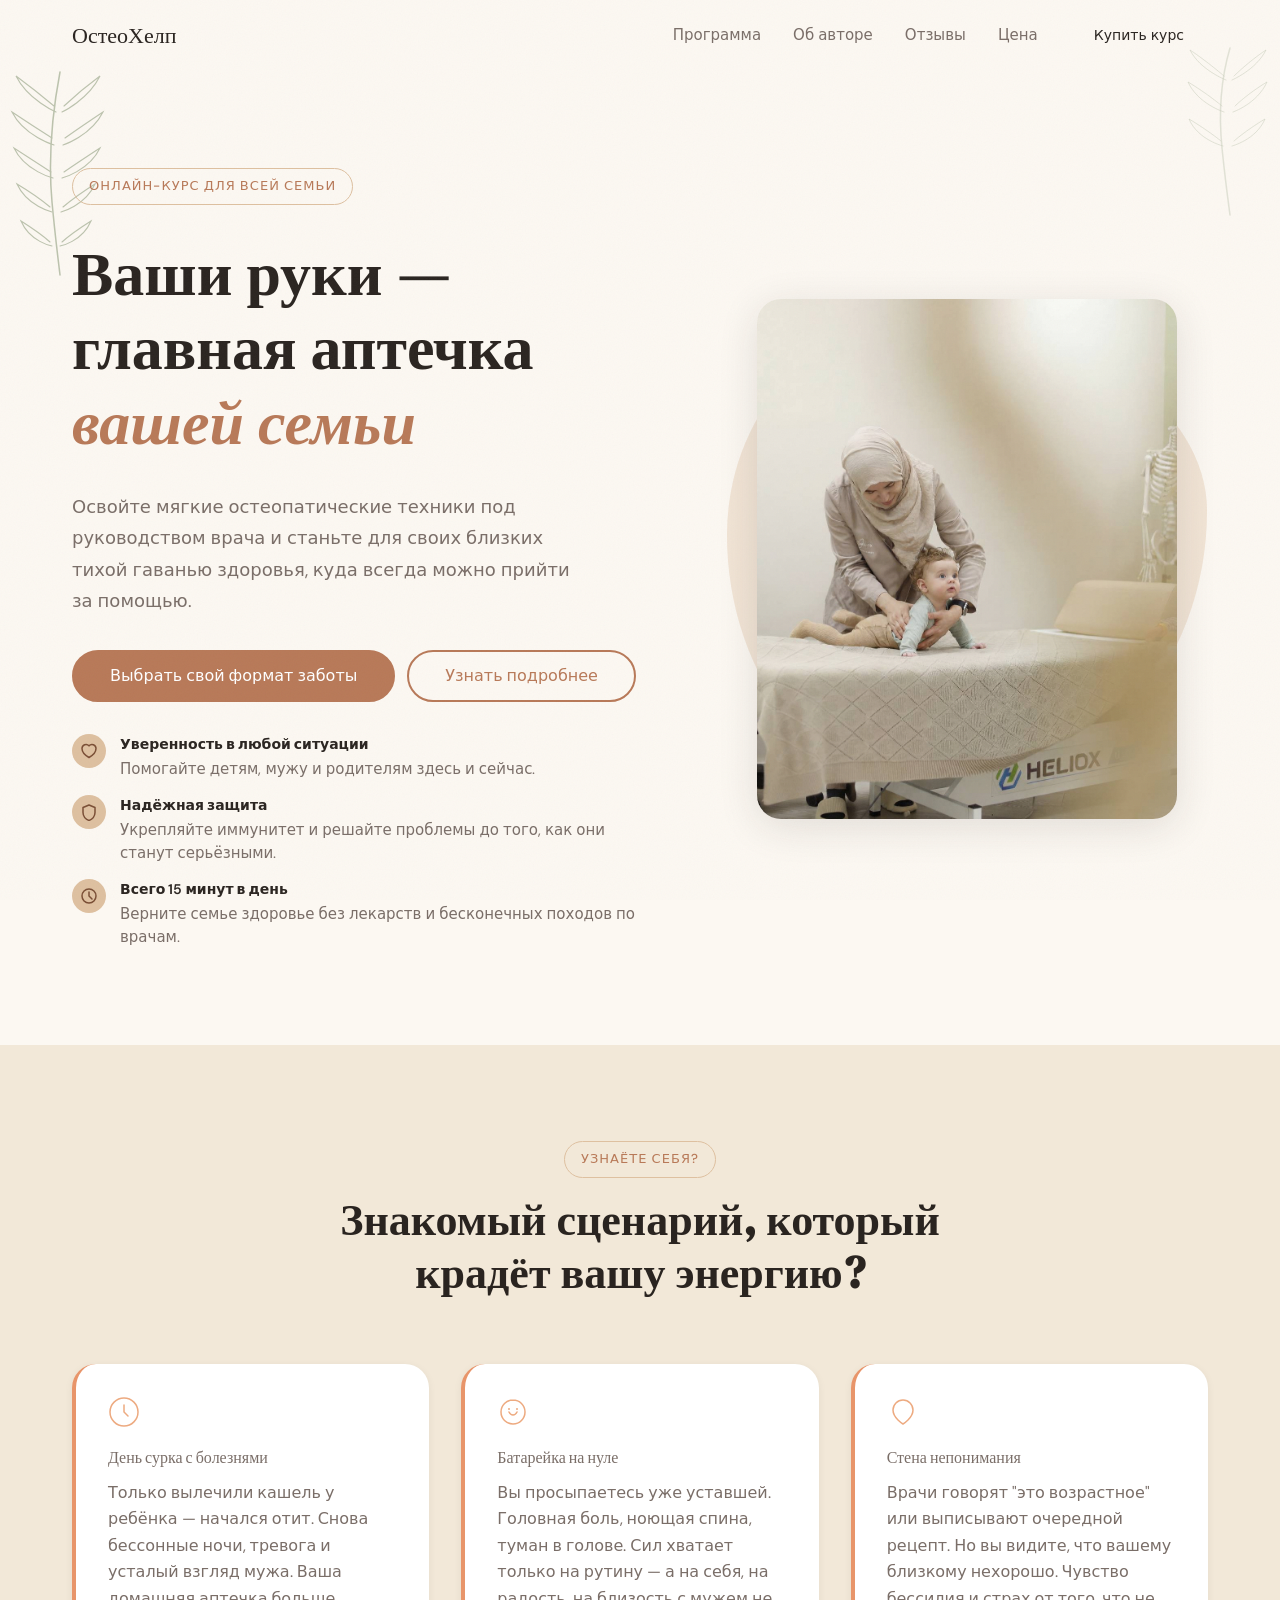
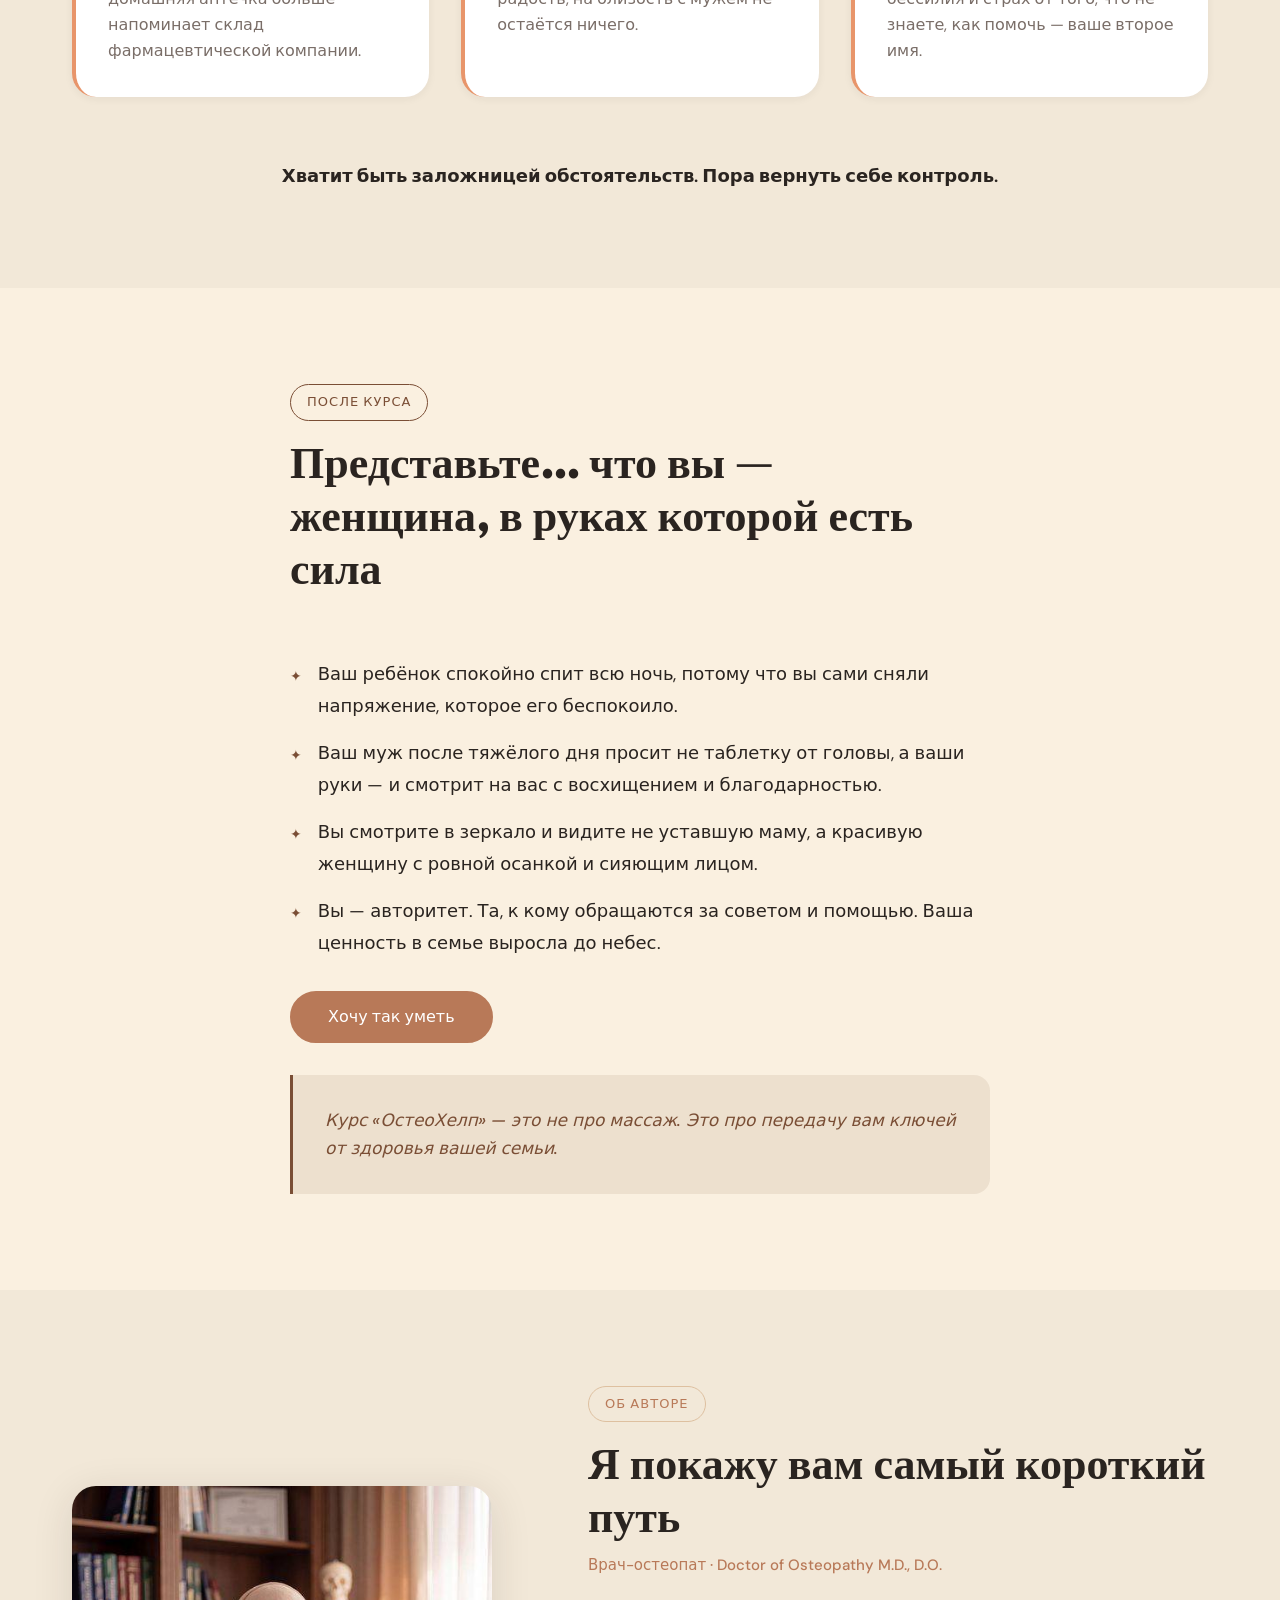
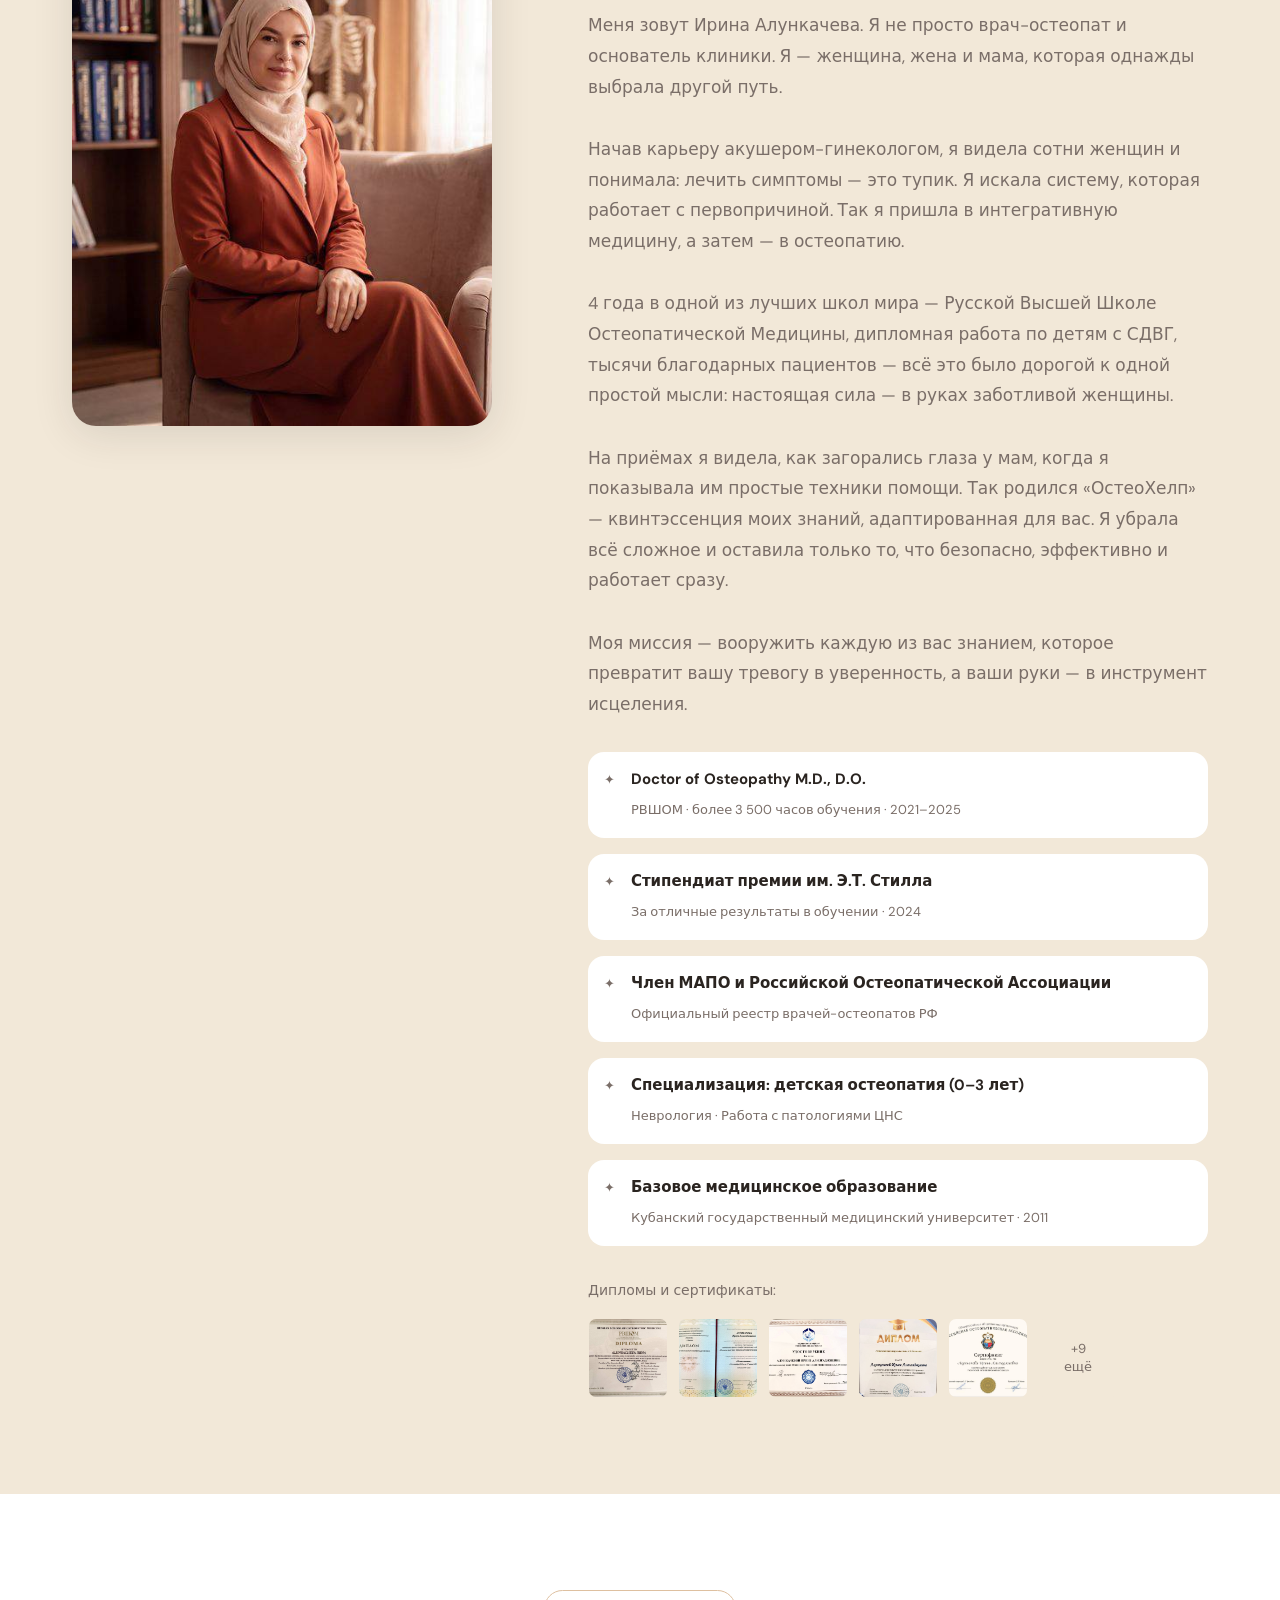
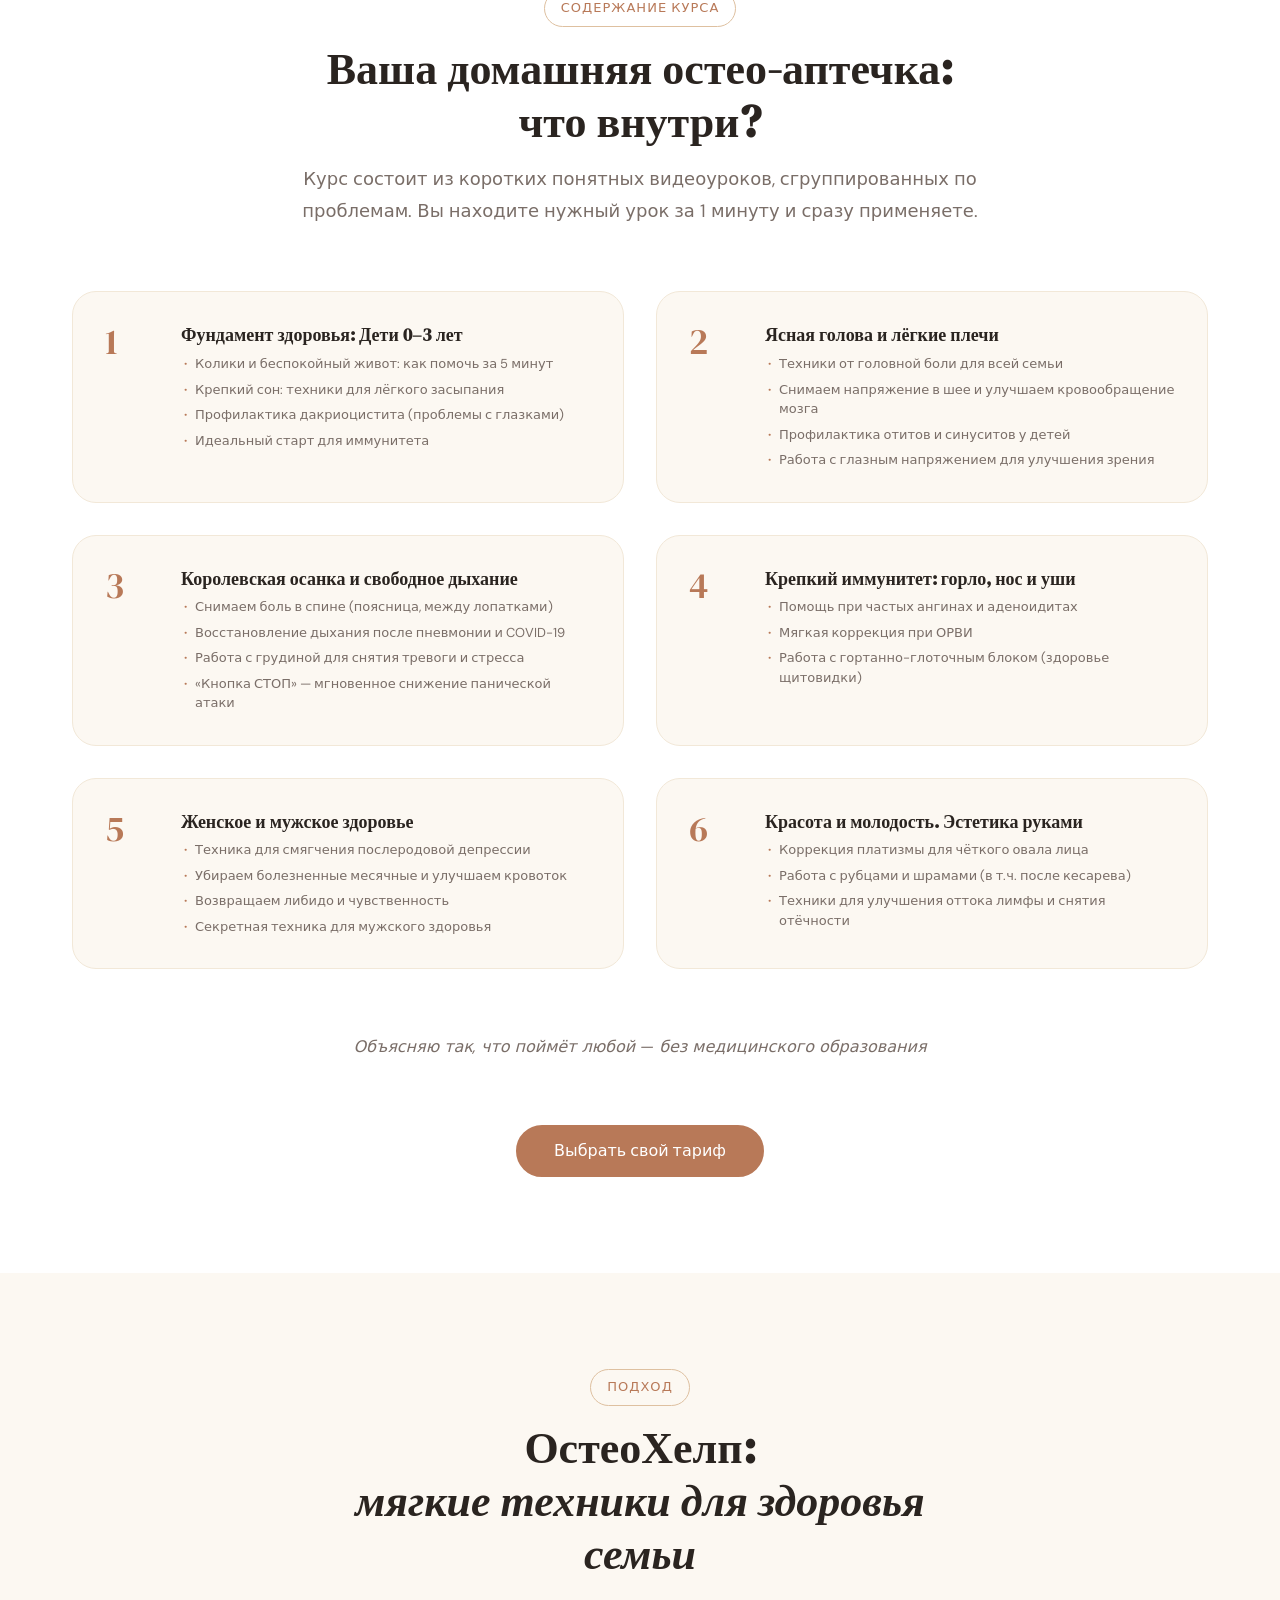
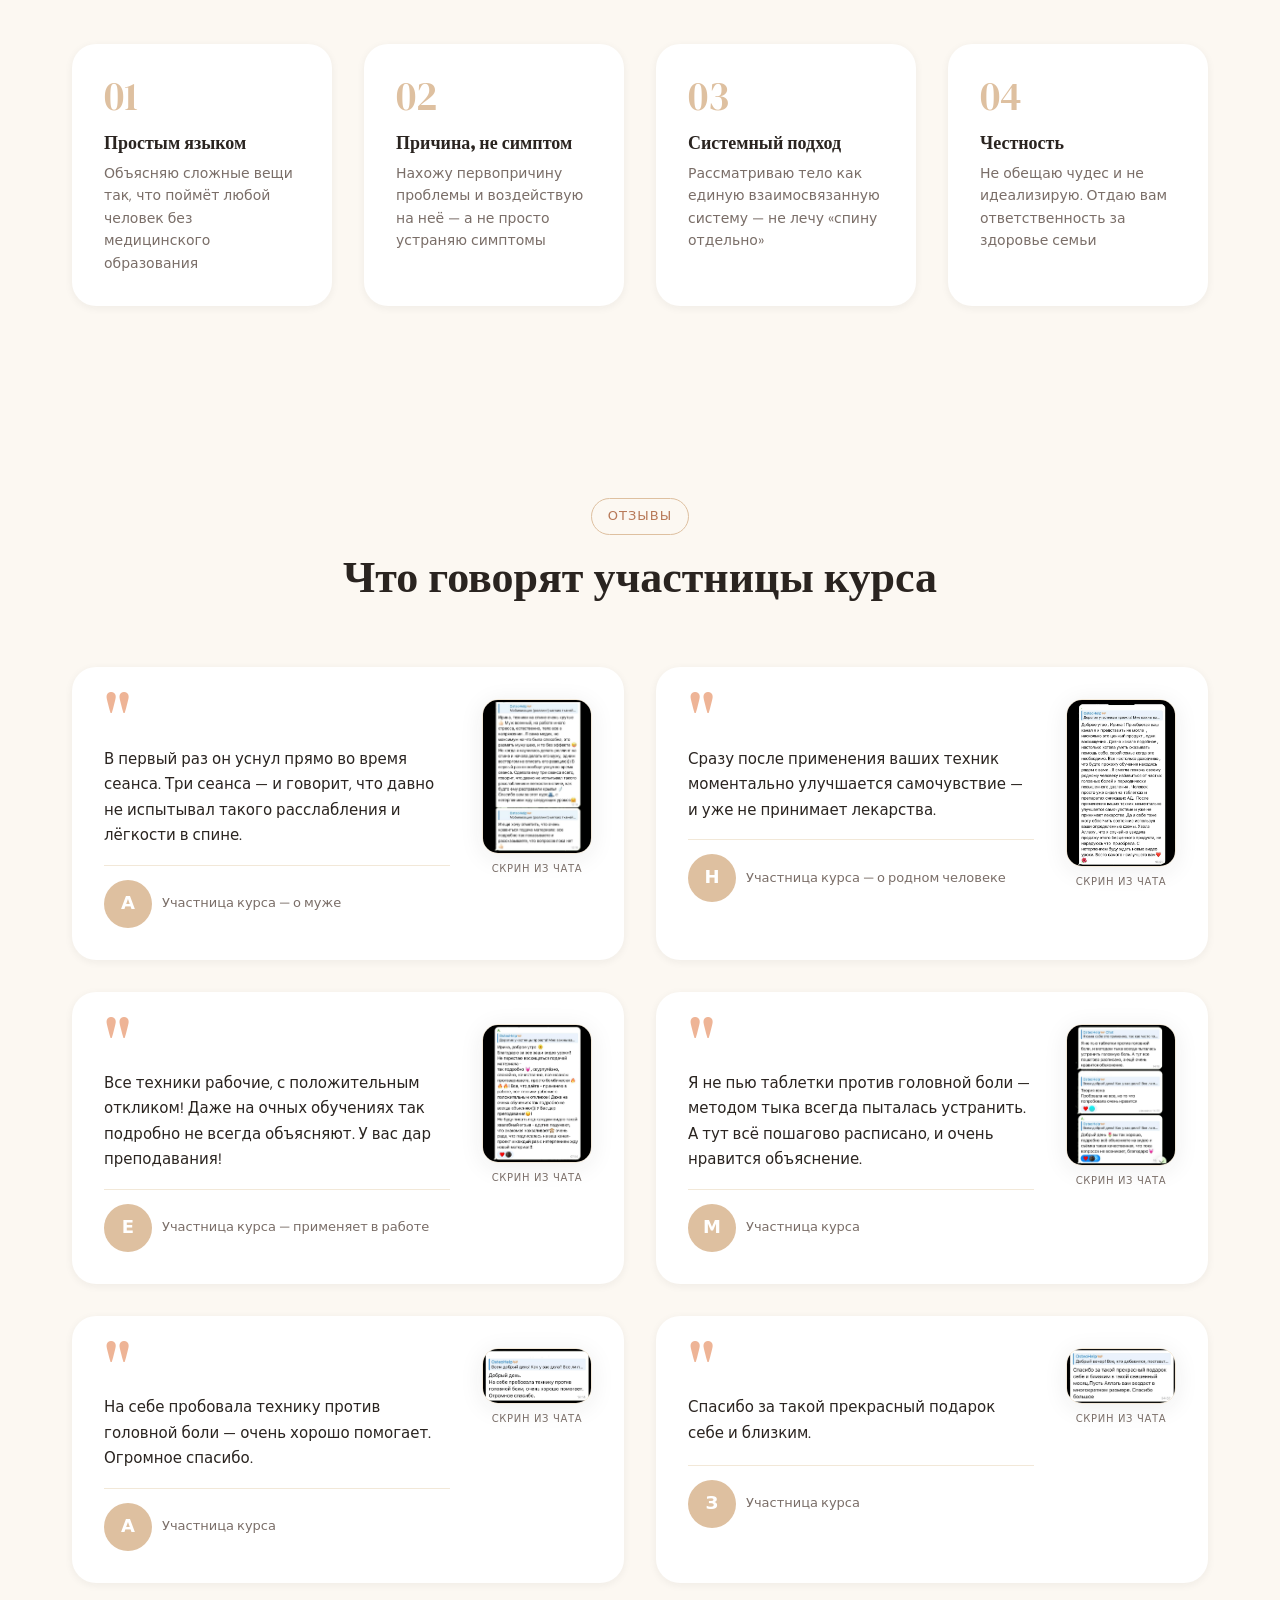
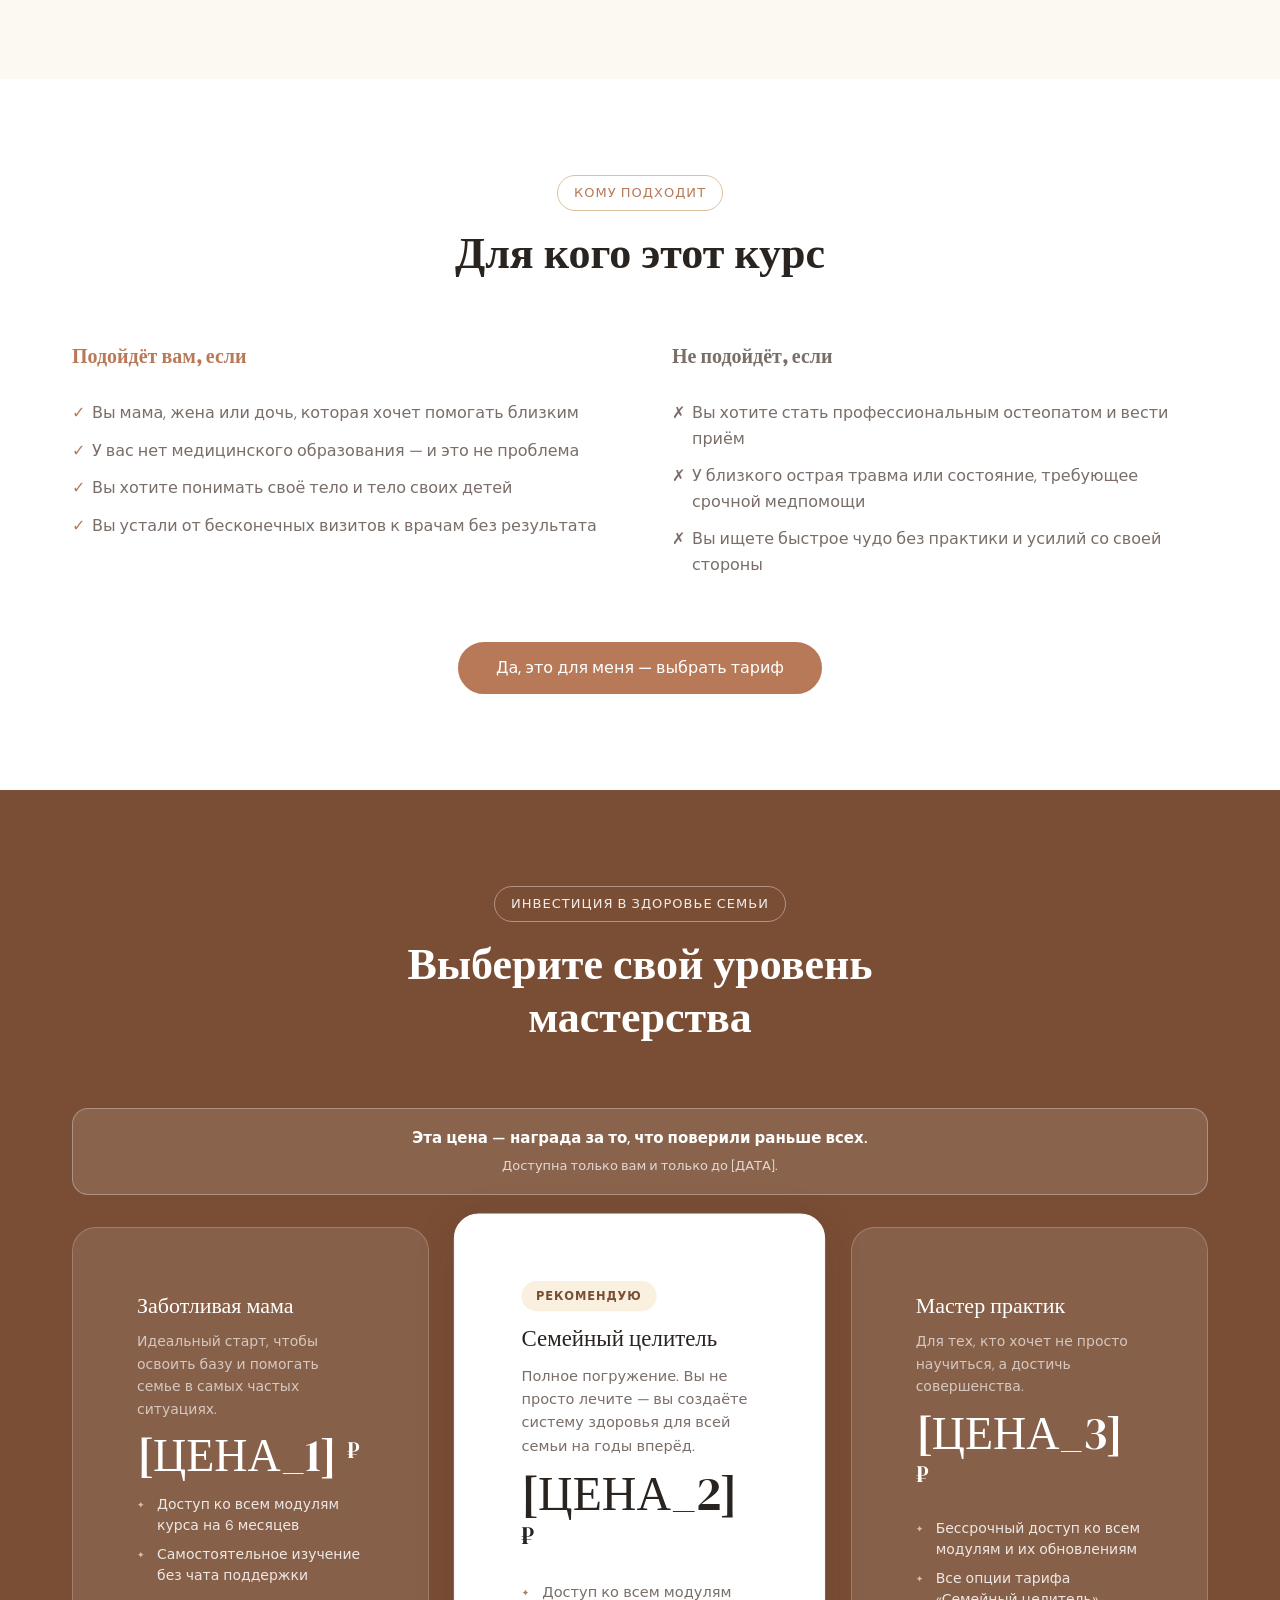
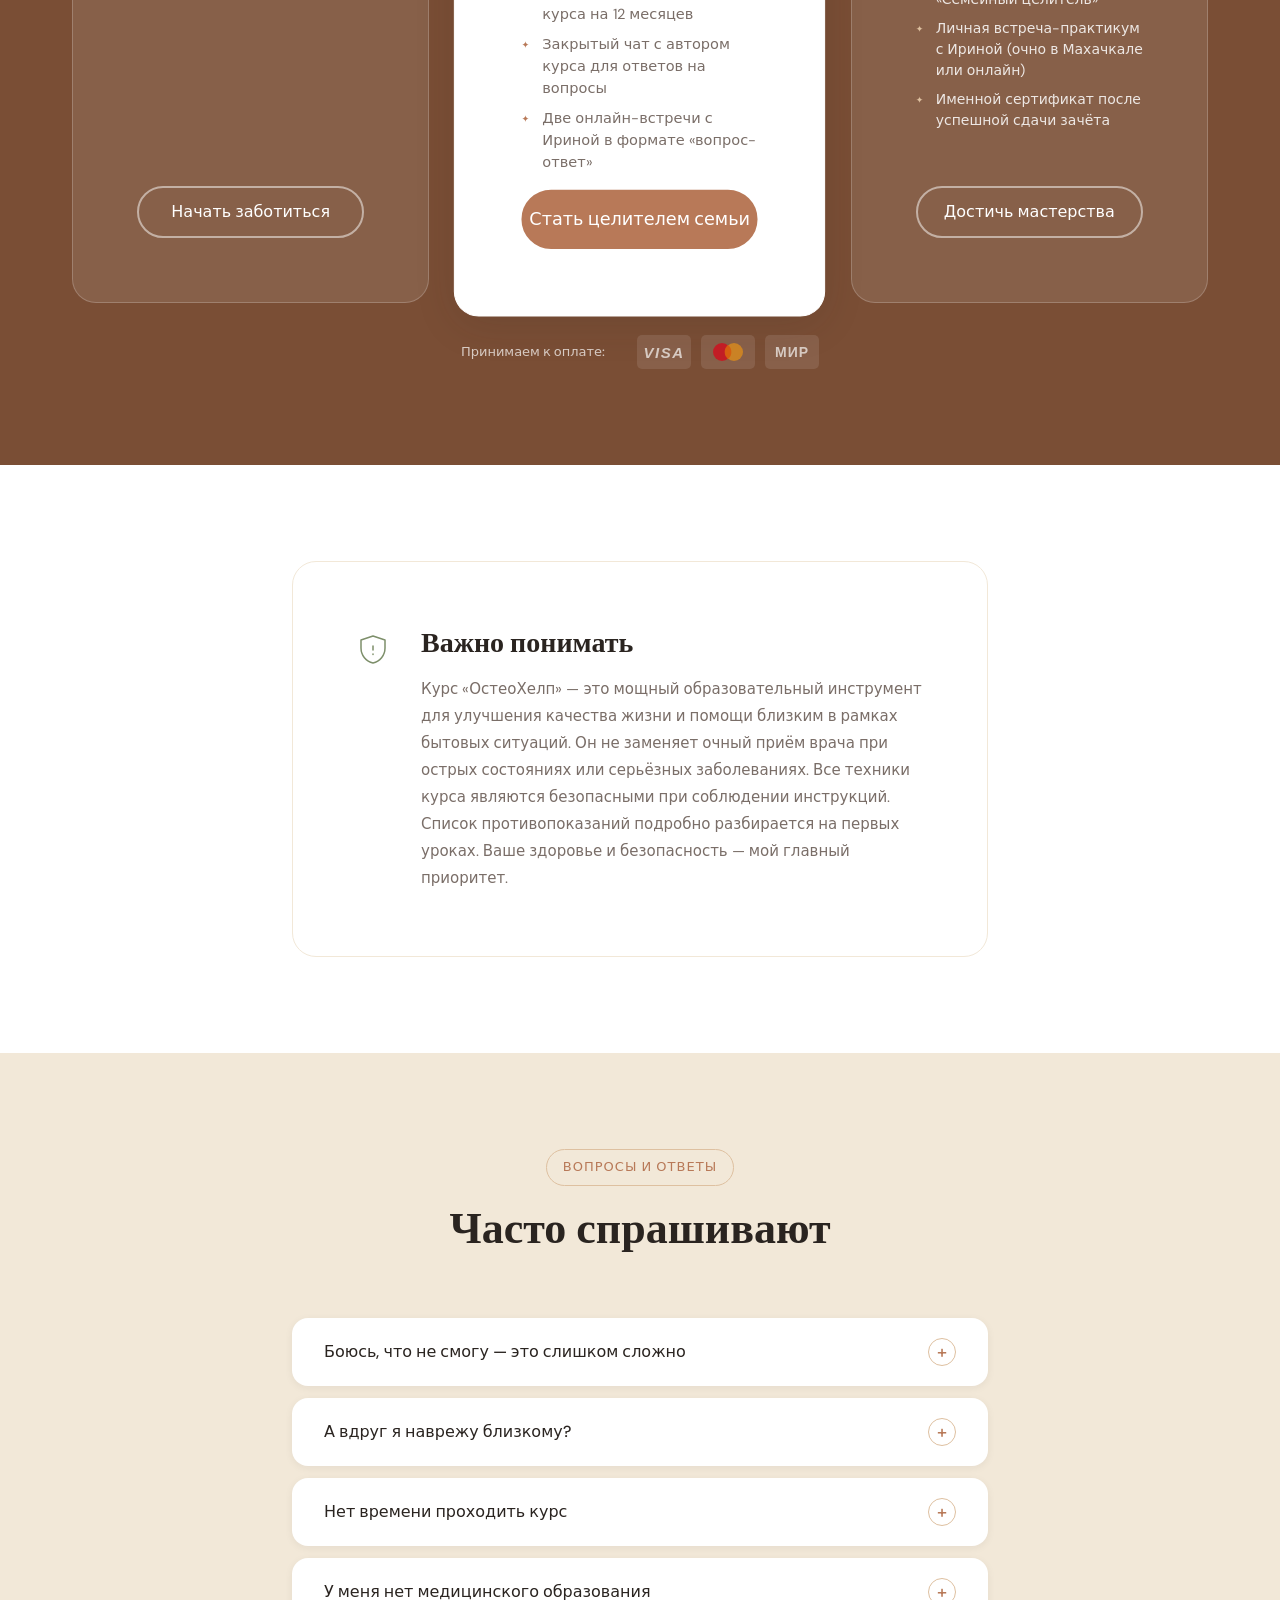
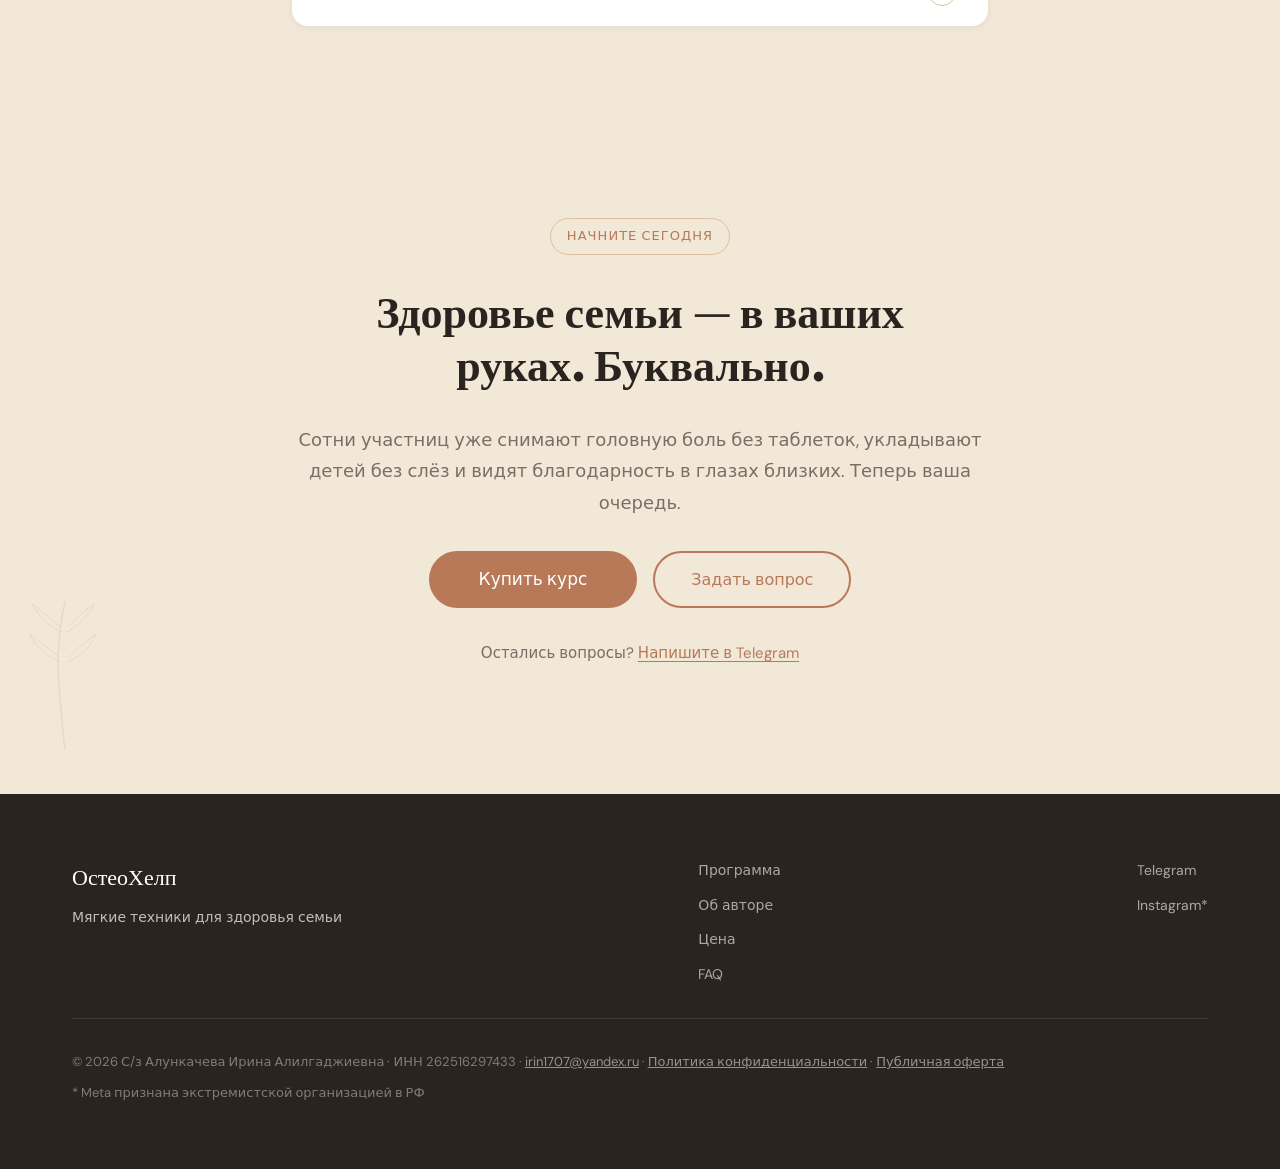
==== presale.html @ 53c34898 "copy: update presale banner to variant 2 Co-Authored-By: Claude Sonnet 4.6 <noreply@anthropic.com>" ====
<!DOCTYPE html>
<html lang="ru">
<head>
    <meta charset="UTF-8">
    <meta name="viewport" content="width=device-width, initial-scale=1.0">
    <meta name="description" content="ОстеоХелп — онлайн-курс мягких остеопатических техник для здоровья семьи. Врач-остеопат Ирина Алункачева.">
    <title>ОстеоХелп — Мягкие техники для здоровья семьи | Ирина Алункачева</title>
    <link rel="preconnect" href="https://fonts.googleapis.com">
    <link rel="preconnect" href="https://fonts.gstatic.com" crossorigin>
    <link rel="preload" as="style" href="https://fonts.googleapis.com/css2?family=DM+Serif+Display:ital@0;1&family=DM+Sans:opsz,wght@9..40,300;9..40,400;9..40,500;9..40,600&display=swap">
    <link rel="stylesheet" href="https://fonts.googleapis.com/css2?family=DM+Serif+Display:ital@0;1&family=DM+Sans:opsz,wght@9..40,300;9..40,400;9..40,500;9..40,600&display=swap" media="print" onload="this.media='all'">
    <noscript><link rel="stylesheet" href="https://fonts.googleapis.com/css2?family=DM+Serif+Display:ital@0;1&family=DM+Sans:opsz,wght@9..40,300;9..40,400;9..40,500;9..40,600&display=swap"></noscript>
    <link rel="stylesheet" href="css/reset.css">
    <link rel="stylesheet" href="css/variables.css">
    <link rel="stylesheet" href="css/style.css">
    <link rel="icon" href="img/favicon.svg" type="image/svg+xml">
    <meta property="og:type" content="website">
    <meta property="og:title" content="ОстеоХелп — Мягкие техники для здоровья семьи">
    <meta property="og:description" content="Онлайн-курс мягких остеопатических техник. Помогайте близким здесь и сейчас — без медобразования и без лекарств. Врач-остеопат Ирина Алункачева.">
    <meta property="og:image" content="https://magaliirr.github.io/osteohelp/img/%D1%84%D0%BE%D1%82%D0%BE/irina-portrait.jpeg">
    <meta property="og:locale" content="ru_RU">
</head>
<body>

<div class="grain" aria-hidden="true"></div>

<!-- ════════════════════════════════════════
     ШАПКА
════════════════════════════════════════ -->
<header class="header" id="header">
    <div class="container header__inner">
        <a href="#home" class="header__logo">
            <img src="img/logo.svg" alt="ОстеоХелп" class="header__logo-img" onerror="this.style.display='none';this.nextElementSibling.style.display='block'">
            <span class="header__logo-text" style="display:none">ОстеоХелп</span>
        </a>
        <nav class="header__nav" role="navigation" aria-label="Основная навигация">
            <a href="#program" class="header__link">Программа</a>
            <a href="#author" class="header__link">Об авторе</a>
            <a href="#reviews" class="header__link">Отзывы</a>
            <a href="#price" class="header__link">Цена</a>
            <a href="#price" class="btn btn--sm">Купить курс</a>
        </nav>
        <button class="burger" id="burger" aria-label="Открыть меню" aria-expanded="false">
            <span class="burger__line"></span>
            <span class="burger__line"></span>
            <span class="burger__line"></span>
        </button>
    </div>
    <div class="mobile-menu" id="mobileMenu" aria-hidden="true">
        <a href="#program" class="mobile-menu__link">Программа</a>
        <a href="#author" class="mobile-menu__link">Об авторе</a>
        <a href="#reviews" class="mobile-menu__link">Отзывы</a>
        <a href="#price" class="mobile-menu__link">Цена</a>
        <a href="#price" class="btn btn--primary btn--lg" style="align-self:stretch;text-align:center">Купить курс</a>
    </div>
</header>

<main>

<!-- ════════════════════════════════════════
     1. HERO
════════════════════════════════════════ -->
<section class="hero" id="home">
    <div class="botanical botanical--hero" aria-hidden="true">
        <svg width="120" height="220" viewBox="0 0 120 220" fill="none" xmlns="http://www.w3.org/2000/svg">
            <path d="M60 215 C58 198 55 175 52 142 C49 109 50 65 60 12" stroke="#7D8F6A" stroke-width="1.5" stroke-linecap="round"/>
            <path d="M56 52 C56 52 28 40 16 16 C35 30 54 46 54 46" stroke="#7D8F6A" stroke-width="1.1" stroke-linecap="round"/>
            <path d="M62 52 C62 52 88 40 100 16 C81 30 64 46 64 46" stroke="#7D8F6A" stroke-width="1.1" stroke-linecap="round"/>
            <path d="M54 85 C54 85 24 76 12 52 C33 66 52 78 52 78" stroke="#7D8F6A" stroke-width="1.1" stroke-linecap="round"/>
            <path d="M63 85 C63 85 91 76 103 52 C82 66 65 78 65 78" stroke="#7D8F6A" stroke-width="1.1" stroke-linecap="round"/>
            <path d="M53 118 C53 118 25 111 14 88 C34 101 51 112 51 112" stroke="#7D8F6A" stroke-width="1.1" stroke-linecap="round"/>
            <path d="M62 118 C62 118 89 111 100 88 C80 101 64 112 64 112" stroke="#7D8F6A" stroke-width="1.1" stroke-linecap="round"/>
            <path d="M52 152 C52 152 27 146 17 124 C37 136 50 147 50 147" stroke="#7D8F6A" stroke-width="1.1" stroke-linecap="round"/>
            <path d="M61 152 C61 152 85 146 95 124 C76 136 63 147 63 147" stroke="#7D8F6A" stroke-width="1.1" stroke-linecap="round"/>
            <path d="M52 186 C52 186 30 182 21 161 C40 173 50 182 50 182" stroke="#7D8F6A" stroke-width="1.1" stroke-linecap="round"/>
            <path d="M60 186 C60 186 82 182 91 161 C72 173 62 182 62 182" stroke="#7D8F6A" stroke-width="1.1" stroke-linecap="round"/>
        </svg>
    </div>
    <div class="container">
        <div class="hero__inner">
            <div class="hero__content">
                <div class="tag">Онлайн-курс для всей семьи</div>
                <h1 class="hero__title">
                    Ваши руки —<br>
                    главная аптечка <em>вашей семьи</em>
                </h1>
                <p class="hero__subtitle">
                    Освойте мягкие остеопатические техники под руководством врача и станьте для своих близких тихой гаванью здоровья, куда всегда можно прийти за помощью.
                </p>
                <div class="hero__cta">
                    <a href="#price" class="btn btn--primary btn--lg">Выбрать свой формат заботы</a>
                    <a href="#program" class="btn btn--ghost btn--lg">Узнать подробнее</a>
                </div>
                <div class="hero__bullets">
                    <div class="hero__bullet">
                        <div class="hero__bullet-icon">
                            <svg width="18" height="18" viewBox="0 0 18 18" fill="none" aria-hidden="true"><path d="M9 15.5C9 15.5 2 11.5 2 6.5a4 4 0 0 1 7-2.65A4 4 0 0 1 16 6.5c0 5-7 9-7 9z" stroke="currentColor" stroke-width="1.5" stroke-linejoin="round"/></svg>
                        </div>
                        <div>
                            <strong>Уверенность в любой ситуации</strong>
                            Помогайте детям, мужу и родителям здесь и сейчас.
                        </div>
                    </div>
                    <div class="hero__bullet">
                        <div class="hero__bullet-icon">
                            <svg width="18" height="18" viewBox="0 0 18 18" fill="none" aria-hidden="true"><path d="M9 2L3 4.5v5c0 3.9 2.6 7.2 6 7.9 3.4-.7 6-4 6-7.9v-5L9 2z" stroke="currentColor" stroke-width="1.5" stroke-linejoin="round"/></svg>
                        </div>
                        <div>
                            <strong>Надёжная защита</strong>
                            Укрепляйте иммунитет и решайте проблемы до того, как они станут серьёзными.
                        </div>
                    </div>
                    <div class="hero__bullet">
                        <div class="hero__bullet-icon">
                            <svg width="18" height="18" viewBox="0 0 18 18" fill="none" aria-hidden="true"><circle cx="9" cy="9" r="7" stroke="currentColor" stroke-width="1.5"/><path d="M9 5v4l3 3" stroke="currentColor" stroke-width="1.5" stroke-linecap="round"/></svg>
                        </div>
                        <div>
                            <strong>Всего 15 минут в день</strong>
                            Верните семье здоровье без лекарств и бесконечных походов по врачам.
                        </div>
                    </div>
                </div>
            </div>
            <div class="hero__visual">
                <div class="hero__blob" aria-hidden="true"></div>
                <div class="hero__photo">
                    <img src="img/фото/irina-baby.jpeg" alt="Ирина Алункачева работает с ребёнком" class="hero__photo-img">
                </div>
            </div>
        </div>
    </div>
</section>

<!-- ════════════════════════════════════════
     2. БОЛЬ
════════════════════════════════════════ -->
<section class="section section--sand" id="pain">
    <div class="container">
        <div class="section__header fade-up">
            <div class="tag">Узнаёте себя?</div>
            <h2>Знакомый сценарий, который крадёт вашу энергию?</h2>
        </div>
        <div class="pain__grid fade-up">
            <div class="pain__card">
                <div class="pain__icon">
                    <svg width="32" height="32" viewBox="0 0 32 32" fill="none" aria-hidden="true"><circle cx="16" cy="16" r="14" stroke="#EDAA80" stroke-width="1.5"/><path d="M16 9v7l4 4" stroke="#EDAA80" stroke-width="1.5" stroke-linecap="round"/></svg>
                </div>
                <p class="pain__card-title">День сурка с болезнями</p>
                <p>Только вылечили кашель у ребёнка — начался отит. Снова бессонные ночи, тревога и усталый взгляд мужа. Ваша домашняя аптечка больше напоминает склад фармацевтической компании.</p>
            </div>
            <div class="pain__card">
                <div class="pain__icon">
                    <svg width="32" height="32" viewBox="0 0 32 32" fill="none" aria-hidden="true"><path d="M16 4C9.373 4 4 9.373 4 16s5.373 12 12 12 12-5.373 12-12S22.627 4 16 4z" stroke="#EDAA80" stroke-width="1.5"/><path d="M12 16s1.5 3 4 3 4-3 4-3" stroke="#EDAA80" stroke-width="1.5" stroke-linecap="round"/><circle cx="12" cy="13" r="1" fill="#EDAA80"/><circle cx="20" cy="13" r="1" fill="#EDAA80"/></svg>
                </div>
                <p class="pain__card-title">Батарейка на нуле</p>
                <p>Вы просыпаетесь уже уставшей. Головная боль, ноющая спина, туман в голове. Сил хватает только на рутину — а на себя, на радость, на близость с мужем не остаётся ничего.</p>
            </div>
            <div class="pain__card">
                <div class="pain__icon">
                    <svg width="32" height="32" viewBox="0 0 32 32" fill="none" aria-hidden="true"><path d="M16 28C16 28 6 22 6 14a10 10 0 0120 0c0 8-10 14-10 14z" stroke="#EDAA80" stroke-width="1.5"/></svg>
                </div>
                <p class="pain__card-title">Стена непонимания</p>
                <p>Врачи говорят "это возрастное" или выписывают очередной рецепт. Но вы видите, что вашему близкому нехорошо. Чувство бессилия и страх от того, что не знаете, как помочь — ваше второе имя.</p>
            </div>
        </div>
        <p class="pain__ending fade-up">Хватит быть заложницей обстоятельств. Пора вернуть себе контроль.</p>
    </div>
</section>

<!-- ════════════════════════════════════════
     3. ТРАНСФОРМАЦИЯ (лимонный фон — якорь внимания)
════════════════════════════════════════ -->
<section class="section section--lemon" id="transformation">
    <div class="container">
        <div class="transform__inner">
            <div class="section__header section__header--left fade-up">
                <div class="tag tag--dark">После курса</div>
                <h2>Представьте... что вы — женщина, в руках которой есть сила</h2>
            </div>
            <ul class="transform-list fade-up">
                <li class="transform-list__item">
                    <span class="transform-list__mark" aria-hidden="true">✦</span>
                    <span>Ваш ребёнок спокойно спит всю ночь, потому что вы сами сняли напряжение, которое его беспокоило.</span>
                </li>
                <li class="transform-list__item">
                    <span class="transform-list__mark" aria-hidden="true">✦</span>
                    <span>Ваш муж после тяжёлого дня просит не таблетку от головы, а ваши руки — и смотрит на вас с восхищением и благодарностью.</span>
                </li>
                <li class="transform-list__item">
                    <span class="transform-list__mark" aria-hidden="true">✦</span>
                    <span>Вы смотрите в зеркало и видите не уставшую маму, а красивую женщину с ровной осанкой и сияющим лицом.</span>
                </li>
                <li class="transform-list__item">
                    <span class="transform-list__mark" aria-hidden="true">✦</span>
                    <span>Вы — авторитет. Та, к кому обращаются за советом и помощью. Ваша ценность в семье выросла до небес.</span>
                </li>
            </ul>
            <div class="fade-up" style="margin-top:var(--space-md)">
                <a href="#price" class="btn btn--primary btn--lg">Хочу так уметь</a>
            </div>
            <div class="transform__key fade-up">
                Курс «ОстеоХелп» — это не про массаж. Это про передачу вам ключей от здоровья вашей семьи.
            </div>
        </div>
    </div>
</section>

<!-- ════════════════════════════════════════
     4. ОБ АВТОРЕ
════════════════════════════════════════ -->
<section class="section section--sand" id="author">
    <div class="botanical botanical--author" aria-hidden="true">
        <svg width="100" height="180" viewBox="0 0 100 180" fill="none" xmlns="http://www.w3.org/2000/svg">
            <path d="M50 175 C48 160 45 138 42 108 C39 78 40 42 50 8" stroke="#7D8F6A" stroke-width="1.5" stroke-linecap="round" opacity="0.5"/>
            <path d="M46 40 C46 40 20 30 10 10 C28 22 44 36 44 36" stroke="#7D8F6A" stroke-width="1" stroke-linecap="round" opacity="0.5"/>
            <path d="M52 40 C52 40 76 30 86 10 C68 22 54 36 54 36" stroke="#7D8F6A" stroke-width="1" stroke-linecap="round" opacity="0.5"/>
            <path d="M44 72 C44 72 18 64 8 42 C28 54 42 66 42 66" stroke="#7D8F6A" stroke-width="1" stroke-linecap="round" opacity="0.5"/>
            <path d="M53 72 C53 72 77 64 87 42 C67 54 55 66 55 66" stroke="#7D8F6A" stroke-width="1" stroke-linecap="round" opacity="0.5"/>
            <path d="M43 106 C43 106 18 100 9 79 C29 91 41 101 41 101" stroke="#7D8F6A" stroke-width="1" stroke-linecap="round" opacity="0.5"/>
            <path d="M52 106 C52 106 76 100 85 79 C65 91 54 101 54 101" stroke="#7D8F6A" stroke-width="1" stroke-linecap="round" opacity="0.5"/>
        </svg>
    </div>
    <div class="container">
        <div class="author__inner fade-up">
            <div class="author__photo-wrap">
                <img src="img/фото/irina-portrait.jpeg" alt="Ирина Алункачева, врач-остеопат" class="author__photo-img">
            </div>
            <div class="author__content">
                <div class="tag">Об авторе</div>
                <h2>Я покажу вам самый короткий путь</h2>
                <p class="author__role">Врач-остеопат · Doctor of Osteopathy M.D., D.O.</p>
                <p class="author__bio">Меня зовут Ирина Алункачева. Я не просто врач-остеопат и основатель клиники. Я — женщина, жена и мама, которая однажды выбрала другой путь.</p>
                <p class="author__bio">Начав карьеру акушером-гинекологом, я видела сотни женщин и понимала: лечить симптомы — это тупик. Я искала систему, которая работает с первопричиной. Так я пришла в интегративную медицину, а затем — в остеопатию.</p>
                <p class="author__bio">4 года в одной из лучших школ мира — Русской Высшей Школе Остеопатической Медицины, дипломная работа по детям с СДВГ, тысячи благодарных пациентов — всё это было дорогой к одной простой мысли: настоящая сила — в руках заботливой женщины.</p>
                <p class="author__bio">На приёмах я видела, как загорались глаза у мам, когда я показывала им простые техники помощи. Так родился «ОстеоХелп» — квинтэссенция моих знаний, адаптированная для вас. Я убрала всё сложное и оставила только то, что безопасно, эффективно и работает сразу.</p>
                <p class="author__bio">Моя миссия — вооружить каждую из вас знанием, которое превратит вашу тревогу в уверенность, а ваши руки — в инструмент исцеления.</p>

                <div class="credentials">
                    <div class="credential">
                        <span class="credential__dot" aria-hidden="true">✦</span>
                        <div>
                            <strong>Doctor of Osteopathy M.D., D.O.</strong>
                            <span>РВШОМ · более 3 500 часов обучения · 2021–2025</span>
                        </div>
                    </div>
                    <div class="credential">
                        <span class="credential__dot" aria-hidden="true">✦</span>
                        <div>
                            <strong>Стипендиат премии им. Э.Т. Стилла</strong>
                            <span>За отличные результаты в обучении · 2024</span>
                        </div>
                    </div>
                    <div class="credential">
                        <span class="credential__dot" aria-hidden="true">✦</span>
                        <div>
                            <strong>Член МАПО и Российской Остеопатической Ассоциации</strong>
                            <span>Официальный реестр врачей-остеопатов РФ</span>
                        </div>
                    </div>
                    <div class="credential">
                        <span class="credential__dot" aria-hidden="true">✦</span>
                        <div>
                            <strong>Специализация: детская остеопатия (0–3 лет)</strong>
                            <span>Неврология · Работа с патологиями ЦНС</span>
                        </div>
                    </div>
                    <div class="credential">
                        <span class="credential__dot" aria-hidden="true">✦</span>
                        <div>
                            <strong>Базовое медицинское образование</strong>
                            <span>Кубанский государственный медицинский университет · 2011</span>
                        </div>
                    </div>
                </div>

                <div class="certs">
                    <p class="certs__label">Дипломы и сертификаты:</p>
                    <div class="certs__grid">
                        <div class="cert-thumb"><img src="сертификаты/1.JPG" alt="Диплом Doctor of Osteopathy" loading="lazy"></div>
                        <div class="cert-thumb"><img src="сертификаты/2.JPG" alt="Диплом о профпереподготовке РВШОМ" loading="lazy"></div>
                        <div class="cert-thumb"><img src="сертификаты/3.JPG" alt="Удостоверение МАПО" loading="lazy"></div>
                        <div class="cert-thumb"><img src="сертификаты/4.JPG" alt="Диплом им. Стилла" loading="lazy"></div>
                        <div class="cert-thumb"><img src="сертификаты/5.JPG" alt="Сертификат РОА" loading="lazy"></div>
                        <div class="cert-thumb cert-thumb--more"><span>+9<br>ещё</span></div>
                    </div>
                </div>
            </div>
        </div>
    </div>
</section>

<!-- ════════════════════════════════════════
     5. ПРОГРАММА
════════════════════════════════════════ -->
<section class="section section--white" id="program">
    <div class="container">
        <div class="section__header fade-up">
            <div class="tag">Содержание курса</div>
            <h2>Ваша домашняя остео-аптечка: что внутри?</h2>
            <p class="section__subtitle">Курс состоит из коротких понятных видеоуроков, сгруппированных по проблемам. Вы находите нужный урок за 1 минуту и сразу применяете.</p>
        </div>
        <div class="program-grid fade-up">
            <div class="program-card">
                <div class="program-card__num">1</div>
                <div class="program-card__body">
                    <h3>Фундамент здоровья: Дети 0–3 лет</h3>
                    <ul class="program-card__list">
                        <li>Колики и беспокойный живот: как помочь за 5 минут</li>
                        <li>Крепкий сон: техники для лёгкого засыпания</li>
                        <li>Профилактика дакриоцистита (проблемы с глазками)</li>
                        <li>Идеальный старт для иммунитета</li>
                    </ul>
                </div>
            </div>
            <div class="program-card">
                <div class="program-card__num">2</div>
                <div class="program-card__body">
                    <h3>Ясная голова и лёгкие плечи</h3>
                    <ul class="program-card__list">
                        <li>Техники от головной боли для всей семьи</li>
                        <li>Снимаем напряжение в шее и улучшаем кровообращение мозга</li>
                        <li>Профилактика отитов и синуситов у детей</li>
                        <li>Работа с глазным напряжением для улучшения зрения</li>
                    </ul>
                </div>
            </div>
            <div class="program-card">
                <div class="program-card__num">3</div>
                <div class="program-card__body">
                    <h3>Королевская осанка и свободное дыхание</h3>
                    <ul class="program-card__list">
                        <li>Снимаем боль в спине (поясница, между лопатками)</li>
                        <li>Восстановление дыхания после пневмонии и COVID-19</li>
                        <li>Работа с грудиной для снятия тревоги и стресса</li>
                        <li>«Кнопка СТОП» — мгновенное снижение панической атаки</li>
                    </ul>
                </div>
            </div>
            <div class="program-card">
                <div class="program-card__num">4</div>
                <div class="program-card__body">
                    <h3>Крепкий иммунитет: горло, нос и уши</h3>
                    <ul class="program-card__list">
                        <li>Помощь при частых ангинах и аденоидитах</li>
                        <li>Мягкая коррекция при ОРВИ</li>
                        <li>Работа с гортанно-глоточным блоком (здоровье щитовидки)</li>
                    </ul>
                </div>
            </div>
            <div class="program-card">
                <div class="program-card__num">5</div>
                <div class="program-card__body">
                    <h3>Женское и мужское здоровье</h3>
                    <ul class="program-card__list">
                        <li>Техника для смягчения послеродовой депрессии</li>
                        <li>Убираем болезненные месячные и улучшаем кровоток</li>
                        <li>Возвращаем либидо и чувственность</li>
                        <li>Секретная техника для мужского здоровья</li>
                    </ul>
                </div>
            </div>
            <div class="program-card">
                <div class="program-card__num">6</div>
                <div class="program-card__body">
                    <h3>Красота и молодость. Эстетика руками</h3>
                    <ul class="program-card__list">
                        <li>Коррекция платизмы для чёткого овала лица</li>
                        <li>Работа с рубцами и шрамами (в т.ч. после кесарева)</li>
                        <li>Техники для улучшения оттока лимфы и снятия отёчности</li>
                    </ul>
                </div>
            </div>
        </div>
        <p class="program__note fade-up">Объясняю так, что поймёт любой — без медицинского образования</p>
        <div class="fade-up" style="margin-top:var(--space-lg);text-align:center">
            <a href="#price" class="btn btn--primary btn--lg">Выбрать свой тариф</a>
        </div>
    </div>
</section>

<!-- ════════════════════════════════════════
     6. ПРИНЦИПЫ РАБОТЫ
════════════════════════════════════════ -->
<section class="section" id="solution">
    <div class="container">
        <div class="section__header fade-up">
            <div class="tag">Подход</div>
            <h2>ОстеоХелп:<br><em>мягкие техники для здоровья семьи</em></h2>
        </div>
        <div class="utp-grid fade-up">
            <div class="utp-card">
                <div class="utp-card__num">01</div>
                <h3>Простым языком</h3>
                <p>Объясняю сложные вещи так, что поймёт любой человек без медицинского образования</p>
            </div>
            <div class="utp-card">
                <div class="utp-card__num">02</div>
                <h3>Причина, не симптом</h3>
                <p>Нахожу первопричину проблемы и воздействую на неё — а не просто устраняю симптомы</p>
            </div>
            <div class="utp-card">
                <div class="utp-card__num">03</div>
                <h3>Системный подход</h3>
                <p>Рассматриваю тело как единую взаимосвязанную систему — не лечу «спину отдельно»</p>
            </div>
            <div class="utp-card">
                <div class="utp-card__num">04</div>
                <h3>Честность</h3>
                <p>Не обещаю чудес и не идеализирую. Отдаю вам ответственность за здоровье семьи</p>
            </div>
        </div>
    </div>
</section>

<!-- ════════════════════════════════════════
     7. ОТЗЫВЫ
════════════════════════════════════════ -->
<section class="section" id="reviews">
    <div class="container">
        <div class="section__header fade-up">
            <div class="tag">Отзывы</div>
            <h2>Что говорят участницы курса</h2>
        </div>
        <div class="reviews-grid fade-up">

            <div class="review-combo">
                <div class="review-combo__quote">
                    <span class="review-combo__mark">"</span>
                    <p class="review-combo__text">В первый раз он уснул прямо во время сеанса. Три сеанса — и говорит, что давно не испытывал такого расслабления и лёгкости в спине.</p>
                    <div class="review-combo__author">
                        <div class="review-avatar">А</div>
                        <span>Участница курса — о муже</span>
                    </div>
                </div>
                <div class="review-combo__proof">
                    <img src="отзывы/IMG_8842.jpg" alt="Скрин отзыва из Telegram-чата">
                    <span class="review-combo__proof-label">скрин из чата</span>
                </div>
            </div>

            <div class="review-combo">
                <div class="review-combo__quote">
                    <span class="review-combo__mark">"</span>
                    <p class="review-combo__text">Сразу после применения ваших техник моментально улучшается самочувствие — и уже не принимает лекарства.</p>
                    <div class="review-combo__author">
                        <div class="review-avatar">Н</div>
                        <span>Участница курса — о родном человеке</span>
                    </div>
                </div>
                <div class="review-combo__proof">
                    <img src="отзывы/IMG_8844.jpg" alt="Скрин отзыва из Telegram-чата">
                    <span class="review-combo__proof-label">скрин из чата</span>
                </div>
            </div>

            <div class="review-combo">
                <div class="review-combo__quote">
                    <span class="review-combo__mark">"</span>
                    <p class="review-combo__text">Все техники рабочие, с положительным откликом! Даже на очных обучениях так подробно не всегда объясняют. У вас дар преподавания!</p>
                    <div class="review-combo__author">
                        <div class="review-avatar">Е</div>
                        <span>Участница курса — применяет в работе</span>
                    </div>
                </div>
                <div class="review-combo__proof">
                    <img src="отзывы/IMG_8843.jpg" alt="Скрин отзыва из Telegram-чата">
                    <span class="review-combo__proof-label">скрин из чата</span>
                </div>
            </div>

            <div class="review-combo">
                <div class="review-combo__quote">
                    <span class="review-combo__mark">"</span>
                    <p class="review-combo__text">Я не пью таблетки против головной боли — методом тыка всегда пыталась устранить. А тут всё пошагово расписано, и очень нравится объяснение.</p>
                    <div class="review-combo__author">
                        <div class="review-avatar">М</div>
                        <span>Участница курса</span>
                    </div>
                </div>
                <div class="review-combo__proof">
                    <img src="отзывы/IMG_8841.jpg" alt="Скрин отзыва из Telegram-чата">
                    <span class="review-combo__proof-label">скрин из чата</span>
                </div>
            </div>

            <div class="review-combo">
                <div class="review-combo__quote">
                    <span class="review-combo__mark">"</span>
                    <p class="review-combo__text">На себе пробовала технику против головной боли — очень хорошо помогает. Огромное спасибо.</p>
                    <div class="review-combo__author">
                        <div class="review-avatar">А</div>
                        <span>Участница курса</span>
                    </div>
                </div>
                <div class="review-combo__proof">
                    <img src="отзывы/IMG_8840.jpg" alt="Скрин отзыва из Telegram-чата">
                    <span class="review-combo__proof-label">скрин из чата</span>
                </div>
            </div>

            <div class="review-combo">
                <div class="review-combo__quote">
                    <span class="review-combo__mark">"</span>
                    <p class="review-combo__text">Спасибо за такой прекрасный подарок себе и близким.</p>
                    <div class="review-combo__author">
                        <div class="review-avatar">З</div>
                        <span>Участница курса</span>
                    </div>
                </div>
                <div class="review-combo__proof">
                    <img src="отзывы/IMG_8839.jpg" alt="Скрин отзыва из Telegram-чата">
                    <span class="review-combo__proof-label">скрин из чата</span>
                </div>
            </div>

        </div>
    </div>
</section>

<!-- ════════════════════════════════════════
     8. ДЛЯ КОГО
════════════════════════════════════════ -->
<section class="section section--white" id="for-whom">
    <div class="container">
        <div class="section__header fade-up">
            <div class="tag">Кому подходит</div>
            <h2>Для кого этот курс</h2>
        </div>
        <div class="for-whom fade-up">
            <div class="for-whom__col for-whom__col--yes">
                <h3>Подойдёт вам, если</h3>
                <ul>
                    <li>Вы мама, жена или дочь, которая хочет помогать близким</li>
                    <li>У вас нет медицинского образования — и это не проблема</li>
                    <li>Вы хотите понимать своё тело и тело своих детей</li>
                    <li>Вы устали от бесконечных визитов к врачам без результата</li>
                </ul>
            </div>
            <div class="for-whom__col for-whom__col--no">
                <h3>Не подойдёт, если</h3>
                <ul>
                    <li>Вы хотите стать профессиональным остеопатом и вести приём</li>
                    <li>У близкого острая травма или состояние, требующее срочной медпомощи</li>
                    <li>Вы ищете быстрое чудо без практики и усилий со своей стороны</li>
                </ul>
            </div>
        </div>
        <div class="fade-up" style="margin-top:var(--space-lg);text-align:center">
            <a href="#tariffs" class="btn btn--primary btn--lg">Да, это для меня — выбрать тариф</a>
        </div>
    </div>
</section>

<!-- ════════════════════════════════════════
     9. ЦЕНА
════════════════════════════════════════ -->
<section class="section section--sage" id="price">
    <div class="container">
        <div class="section__header section__header--light fade-up">
            <div class="tag tag--light">Инвестиция в здоровье семьи</div>
            <h2>Выберите свой уровень мастерства</h2>
        </div>
        <!-- ПРЕДПРОДАЖНЫЙ БАННЕР -->
        <div class="fade-up" style="background:rgba(255,255,255,.12);border:1px solid rgba(255,255,255,.3);border-radius:var(--r-md);padding:var(--space-sm) var(--space-md);text-align:center;margin-bottom:var(--space-md);">
            <p style="color:var(--white);font-size:15px;font-weight:600;margin-bottom:4px;">Эта цена — награда за то, что поверили раньше всех.</p>
            <p style="color:rgba(255,255,255,.75);font-size:13px;">Доступна только вам и только до [ДАТА].</p>
        </div>
        <div class="tariffs fade-up" id="tariffs">
            <!-- Тариф 1 -->
            <div class="tariff-card">
                <p class="tariff-name">Заботливая мама</p>
                <p class="tariff-desc">Идеальный старт, чтобы освоить базу и помогать семье в самых частых ситуациях.</p>
                <div class="tariff-price">[ЦЕНА_1] <span>₽</span></div>
                <ul class="tariff-includes">
                    <li>Доступ ко всем модулям курса на 6 месяцев</li>
                    <li>Самостоятельное изучение без чата поддержки</li>
                </ul>
                <a href="ВСТАВИТЬ_ССЫЛКУ_ПРЕДПРОДАЖА_1" class="btn btn--outline-light btn--lg" target="_blank" rel="noopener">Начать заботиться</a>
            </div>
            <!-- Тариф 2 — featured -->
            <div class="tariff-card tariff-card--featured">
                <div class="tariff-badge">Рекомендую</div>
                <p class="tariff-name">Семейный целитель</p>
                <p class="tariff-desc">Полное погружение. Вы не просто лечите — вы создаёте систему здоровья для всей семьи на годы вперёд.</p>
                <div class="tariff-price">[ЦЕНА_2] <span>₽</span></div>
                <ul class="tariff-includes">
                    <li>Доступ ко всем модулям курса на 12 месяцев</li>
                    <li>Закрытый чат с автором курса для ответов на вопросы</li>
                    <li>Две онлайн-встречи с Ириной в формате «вопрос-ответ»</li>
                </ul>
                <a href="ВСТАВИТЬ_ССЫЛКУ_ПРЕДПРОДАЖА_2" class="btn btn--primary btn--xl" target="_blank" rel="noopener">Стать целителем семьи</a>
            </div>
            <!-- Тариф 3 -->
            <div class="tariff-card">
                <p class="tariff-name">Мастер практик</p>
                <p class="tariff-desc">Для тех, кто хочет не просто научиться, а достичь совершенства.</p>
                <div class="tariff-price">[ЦЕНА_3] <span>₽</span></div>
                <ul class="tariff-includes">
                    <li>Бессрочный доступ ко всем модулям и их обновлениям</li>
                    <li>Все опции тарифа «Семейный целитель»</li>
                    <li>Личная встреча-практикум с Ириной (очно в Махачкале или онлайн)</li>
                    <li>Именной сертификат после успешной сдачи зачёта</li>
                </ul>
                <a href="ВСТАВИТЬ_ССЫЛКУ_ПРЕДПРОДАЖА_3" class="btn btn--outline-light btn--lg" target="_blank" rel="noopener">Достичь мастерства</a>
            </div>
        </div>
        <div class="payment-icons fade-up" style="margin-top:var(--space-md)">
            <span class="payment-icons__label" style="color:rgba(255,255,255,.7)">Принимаем к оплате:</span>
            <div class="payment-icons__list">
                <div class="payment-icon" aria-label="VISA">
                    <svg width="54" height="34" viewBox="0 0 54 34" fill="none"><rect width="54" height="34" rx="5" fill="white" fill-opacity="0.15"/><text x="27" y="23" font-family="Arial,sans-serif" font-size="15" font-weight="800" font-style="italic" fill="white" text-anchor="middle" letter-spacing="1.5">VISA</text></svg>
                </div>
                <div class="payment-icon" aria-label="Mastercard">
                    <svg width="54" height="34" viewBox="0 0 54 34" fill="none"><rect width="54" height="34" rx="5" fill="white" fill-opacity="0.15"/><circle cx="21" cy="17" r="9" fill="#EB001B" opacity="0.9"/><circle cx="33" cy="17" r="9" fill="#F79E1B" opacity="0.9"/><path d="M27 10a9 9 0 0 1 0 14 9 9 0 0 1 0-14z" fill="#FF5F00" opacity="0.9"/></svg>
                </div>
                <div class="payment-icon" aria-label="Мир">
                    <svg width="54" height="34" viewBox="0 0 54 34" fill="none"><rect width="54" height="34" rx="5" fill="white" fill-opacity="0.15"/><text x="27" y="22" font-family="Arial,sans-serif" font-size="14" font-weight="700" fill="white" text-anchor="middle" letter-spacing="1">МИР</text></svg>
                </div>
            </div>
        </div>
    </div>
</section>

<!-- ════════════════════════════════════════
     ВАЖНО ПОНИМАТЬ
════════════════════════════════════════ -->
<section class="section section--white" id="disclaimer">
    <div class="container container--narrow">
        <div class="disclaimer fade-up">
            <div class="disclaimer__icon" aria-hidden="true">
                <svg width="32" height="32" viewBox="0 0 32 32" fill="none"><path d="M16 4L4 8v8c0 7.4 5.1 13.6 12 15 6.9-1.4 12-7.6 12-15V8L16 4z" stroke="#7D8F6A" stroke-width="1.5" stroke-linejoin="round"/><path d="M16 14v4M16 22v.5" stroke="#7D8F6A" stroke-width="1.5" stroke-linecap="round"/></svg>
            </div>
            <div>
                <h2>Важно понимать</h2>
                <p>Курс «ОстеоХелп» — это мощный образовательный инструмент для улучшения качества жизни и помощи близким в рамках бытовых ситуаций. Он не заменяет очный приём врача при острых состояниях или серьёзных заболеваниях. Все техники курса являются безопасными при соблюдении инструкций. Список противопоказаний подробно разбирается на первых уроках. Ваше здоровье и безопасность — мой главный приоритет.</p>
            </div>
        </div>
    </div>
</section>

<!-- ════════════════════════════════════════
     11. FAQ
════════════════════════════════════════ -->
<section class="section section--sand" id="faq">
    <div class="container container--narrow">
        <div class="section__header fade-up">
            <div class="tag">Вопросы и ответы</div>
            <h2>Часто спрашивают</h2>
        </div>
        <div class="accordion fade-up" id="accordion">
            <div class="accordion__item">
                <button class="accordion__btn" aria-expanded="false">
                    <span>Боюсь, что не смогу — это слишком сложно</span>
                    <span class="accordion__icon" aria-hidden="true"></span>
                </button>
                <div class="accordion__body" hidden>
                    <p>Курс создан специально для людей без медицинского образования. Я объясняю каждую технику с нуля — так, чтобы с первого раза было понятно, что делать и зачем. Если вы можете смотреть видео и повторять движения руками, вы справитесь.</p>
                </div>
            </div>
            <div class="accordion__item">
                <button class="accordion__btn" aria-expanded="false">
                    <span>А вдруг я наврежу близкому?</span>
                    <span class="accordion__icon" aria-hidden="true"></span>
                </button>
                <div class="accordion__body" hidden>
                    <p>Мягкие остеопатические техники — это не мануальная терапия и не хиропрактика. Они безопасны при правильном применении. В курсе я отдельно разбираю противопоказания и чётко говорю, в каких ситуациях нужно идти к врачу, а не применять техники самостоятельно.</p>
                </div>
            </div>
            <div class="accordion__item">
                <button class="accordion__btn" aria-expanded="false">
                    <span>Нет времени проходить курс</span>
                    <span class="accordion__icon" aria-hidden="true"></span>
                </button>
                <div class="accordion__body" hidden>
                    <p>Курс полностью асинхронный — смотрите когда удобно, в своём темпе. Можно смотреть в обед, в дороге или перед сном.</p>
                </div>
            </div>
            <div class="accordion__item">
                <button class="accordion__btn" aria-expanded="false">
                    <span>У меня нет медицинского образования</span>
                    <span class="accordion__icon" aria-hidden="true"></span>
                </button>
                <div class="accordion__body" hidden>
                    <p>Именно для вас этот курс и создан. Никаких медицинских терминов без объяснений, никаких предположений что вы что-то знаете заранее. Я начинаю с самого начала — так, как хотела бы объяснить своей маме.</p>
                </div>
            </div>
        </div>
    </div>
</section>


<!-- ════════════════════════════════════════
     12. ФИНАЛЬНЫЙ CTA
════════════════════════════════════════ -->
<section class="section section--sand final-cta" id="final-cta">
    <div class="botanical botanical--final" aria-hidden="true">
        <svg width="90" height="160" viewBox="0 0 90 160" fill="none" xmlns="http://www.w3.org/2000/svg">
            <path d="M45 155 C43 140 41 118 39 92 C37 66 38 38 45 8" stroke="#7D8F6A" stroke-width="1.3" stroke-linecap="round" opacity="0.4"/>
            <path d="M41 38 C41 38 20 28 12 10 C26 20 39 32 39 32" stroke="#7D8F6A" stroke-width="1" stroke-linecap="round" opacity="0.4"/>
            <path d="M47 38 C47 38 66 28 74 10 C60 20 49 32 49 32" stroke="#7D8F6A" stroke-width="1" stroke-linecap="round" opacity="0.4"/>
            <path d="M40 68 C40 68 18 60 10 40 C26 52 38 62 38 62" stroke="#7D8F6A" stroke-width="1" stroke-linecap="round" opacity="0.4"/>
            <path d="M48 68 C48 68 68 60 76 40 C60 52 50 62 50 62" stroke="#7D8F6A" stroke-width="1" stroke-linecap="round" opacity="0.4"/>
        </svg>
    </div>
    <div class="container container--narrow">
        <div class="final-cta__inner fade-up">
            <div class="tag">Начните сегодня</div>
            <h2>Здоровье семьи — в ваших руках. Буквально.</h2>
            <p class="section__subtitle">Сотни участниц уже снимают головную боль без таблеток, укладывают детей без слёз и видят благодарность в глазах близких. Теперь ваша очередь.</p>
            <div class="final-cta__btns">
                <a href="#tariffs" class="btn btn--primary btn--xl">Купить курс</a>
                <a href="https://t.me/irina_Alunkacheva" class="btn btn--ghost btn--lg" target="_blank" rel="noopener">Задать вопрос</a>
            </div>
            <p class="final-cta__tg">
                Остались вопросы? <a href="https://t.me/irina_Alunkacheva" target="_blank" rel="noopener noreferrer">Напишите в Telegram</a>
            </p>
        </div>
    </div>
</section>

</main>

<!-- ════════════════════════════════════════
     FOOTER
════════════════════════════════════════ -->
<footer class="footer">
    <div class="container">
        <div class="footer__inner">
            <div class="footer__brand">
                <span class="footer__logo">ОстеоХелп</span>
                <p>Мягкие техники для здоровья семьи</p>
            </div>
            <nav class="footer__nav" aria-label="Навигация в подвале">
                <a href="#program">Программа</a>
                <a href="#author">Об авторе</a>
                <a href="#price">Цена</a>
                <a href="#faq">FAQ</a>
            </nav>
            <div class="footer__contacts">
                <a href="https://t.me/irina_Alunkacheva" target="_blank" rel="noopener">Telegram</a>
                <a href="https://www.instagram.com/irina_alunkacheva/" target="_blank" rel="noopener noreferrer">Instagram*</a>
            </div>
        </div>
        <div class="footer__bottom">
            <p>© 2026 С/з Алункачева Ирина Алилгаджиевна · ИНН 262516297433 · <a href="mailto:irin1707@yandex.ru">irin1707@yandex.ru</a> · <a href="docs/privacy.pdf" target="_blank" rel="noopener">Политика конфиденциальности</a> · <a href="docs/offer.pdf" target="_blank" rel="noopener">Публичная оферта</a></p>
            <p style="margin-top:8px">* Meta признана экстремистской организацией в РФ</p>
        </div>
    </div>
</footer>

<!-- ════════════════════════════════════════
     ГАЛЕРЕЯ СЕРТИФИКАТОВ
════════════════════════════════════════ -->
<div class="cert-gallery" id="certGallery" aria-hidden="true" role="dialog" aria-modal="true" aria-label="Все сертификаты">
    <div class="cert-gallery__overlay" id="galleryOverlay"></div>
    <div class="cert-gallery__box">
        <div class="cert-gallery__head">
            <div>
                <p class="cert-gallery__title">Дипломы и сертификаты</p>
                <p class="cert-gallery__sub">14 документов</p>
            </div>
            <button class="cert-gallery__close" id="galleryClose" aria-label="Закрыть">
                <svg width="18" height="18" viewBox="0 0 18 18" fill="none" aria-hidden="true">
                    <path d="M14 4L4 14M4 4l10 10" stroke="currentColor" stroke-width="1.8" stroke-linecap="round"/>
                </svg>
            </button>
        </div>
        <div class="cert-gallery__grid" id="galleryGrid">
            <!-- Заполняется из JS -->
        </div>
    </div>
</div>

<!-- ════════════════════════════════════════
     ЛАЙТБОКС СЕРТИФИКАТОВ
════════════════════════════════════════ -->
<div class="lightbox" id="certLightbox" aria-hidden="true" role="dialog" aria-modal="true" aria-label="Просмотр сертификата">
    <div class="lightbox__overlay" id="lightboxOverlay"></div>
    <div class="lightbox__container">
        <div class="lightbox__bar">
            <span class="lightbox__counter" id="lightboxCounter">1 / 14</span>
            <button class="lightbox__close" id="lightboxClose" aria-label="Закрыть">
                <svg width="18" height="18" viewBox="0 0 18 18" fill="none" aria-hidden="true">
                    <path d="M14 4L4 14M4 4l10 10" stroke="currentColor" stroke-width="1.8" stroke-linecap="round"/>
                </svg>
            </button>
        </div>
        <div class="lightbox__stage">
            <button class="lightbox__nav-btn" id="lightboxPrev" aria-label="Предыдущий сертификат">
                <svg width="20" height="20" viewBox="0 0 20 20" fill="none" aria-hidden="true"><path d="M12.5 15L7.5 10L12.5 5" stroke="currentColor" stroke-width="1.5" stroke-linecap="round" stroke-linejoin="round"/></svg>
            </button>
            <div class="lightbox__frame">
                <span class="lightbox__corner lightbox__corner--tl" aria-hidden="true">✦</span>
                <span class="lightbox__corner lightbox__corner--tr" aria-hidden="true">✦</span>
                <span class="lightbox__corner lightbox__corner--bl" aria-hidden="true">✦</span>
                <span class="lightbox__corner lightbox__corner--br" aria-hidden="true">✦</span>
                <div class="lightbox__frame-inner">
                    <img class="lightbox__img" id="lightboxImg" src="" alt="">
                </div>
            </div>
            <button class="lightbox__nav-btn" id="lightboxNext" aria-label="Следующий сертификат">
                <svg width="20" height="20" viewBox="0 0 20 20" fill="none" aria-hidden="true"><path d="M7.5 5L12.5 10L7.5 15" stroke="currentColor" stroke-width="1.5" stroke-linecap="round" stroke-linejoin="round"/></svg>
            </button>
        </div>
        <p class="lightbox__caption" id="lightboxCaption"></p>
    </div>
</div>

<!-- ════════════════════════════════════════
     ЛАЙТБОКС ОТЗЫВОВ
════════════════════════════════════════ -->
<div class="review-lightbox" id="reviewImgLightbox" aria-hidden="true" role="dialog" aria-modal="true" aria-label="Скрин отзыва">
    <div class="review-lightbox__overlay" id="reviewLbOverlay"></div>
    <div class="review-lightbox__content">
        <button class="review-lightbox__close" id="reviewLbClose" aria-label="Закрыть">
            <svg width="18" height="18" viewBox="0 0 18 18" fill="none" aria-hidden="true">
                <path d="M14 4L4 14M4 4l10 10" stroke="currentColor" stroke-width="1.8" stroke-linecap="round"/>
            </svg>
        </button>
        <img class="review-lightbox__img" id="reviewLbImg" src="" alt="">
    </div>
</div>

<script src="js/main.js"></script>
</body>
</html>
---- css/variables.css ----
:root {
    /* ── Цвета ── */
    --cream:        #FCF8F2;
    --sand:         #F2E8D8;
    --sage:         #B87958;
    --sage-dark:    #7A4E35;
    --sage-light:   #DEC0A0;
    --peach:        #E8956A;
    --lemon:        #FAF0E0;
    --text:         #2A2420;
    --text-soft:    #7A6E68;
    --white:        #FFFFFF;

    /* ── Шрифты ── */
    --serif:  'DM Serif Display', Georgia, serif;
    --sans:   'DM Sans', system-ui, sans-serif;

    /* ── Отступы ── */
    --space-xs:   8px;
    --space-sm:   16px;
    --space-md:   32px;
    --space-lg:   64px;
    --space-xl:   96px;
    --space-xxl:  128px;

    /* ── Радиусы ── */
    --r-sm:   8px;
    --r-md:   16px;
    --r-lg:   24px;
    --r-full: 9999px;

    /* ── Тени ── */
    --shadow-sm: 0 2px 8px rgba(42,36,32,.06);
    --shadow-md: 0 4px 24px rgba(42,36,32,.08);
    --shadow-lg: 0 8px 40px rgba(42,36,32,.12);

    /* ── Контейнер ── */
    --container:        1200px;
    --container-narrow: 760px;

    /* ── Переходы ── */
    --ease: .3s ease;
    --ease-slow: .7s ease;
}
---- css/style.css ----
/* ════════════════════════════════════════
   БАЗА
════════════════════════════════════════ */
html {
    overflow-x: hidden;
}

body {
    font-family: var(--sans);
    font-size: 17px;
    line-height: 1.75;
    color: var(--text);
    background-color: var(--cream);
    overflow-x: hidden;
}

/* Зернистая текстура */
.grain {
    position: fixed;
    inset: 0;
    pointer-events: none;
    z-index: 9999;
    opacity: .038;
    background-image: url("data:image/svg+xml,%3Csvg xmlns='http://www.w3.org/2000/svg' width='300' height='300'%3E%3Cfilter id='n'%3E%3CfeTurbulence type='fractalNoise' baseFrequency='.75' numOctaves='4' stitchTiles='stitch'/%3E%3C/filter%3E%3Crect width='300' height='300' filter='url(%23n)'/%3E%3C/svg%3E");
    background-size: 300px 300px;
}

.container {
    width: 100%;
    max-width: var(--container);
    margin-inline: auto;
    padding-inline: var(--space-md);
}

.container--narrow {
    max-width: var(--container-narrow);
}

/* ── Секции ── */
.section {
    padding-block: var(--space-xl);
}
.section--sand  { background-color: var(--sand); }
.section--white { background-color: var(--white); }
.section--lemon { background-color: var(--lemon); }
.section--sage  { background-color: var(--sage-dark); color: var(--white); }

.section__header {
    text-align: center;
    max-width: 680px;
    margin-inline: auto;
    margin-bottom: var(--space-lg);
}
.section__header--left { text-align: left; margin-inline: 0; }
.section__header--light h2,
.section__header--light p { color: var(--white); }

.section__subtitle {
    margin-top: var(--space-sm);
    color: var(--text-soft);
    font-size: 18px;
}
.section--sage .section__subtitle { color: rgba(255,255,255,.7); }

/* ── Типографика ── */
h1, h2, h3 { font-family: var(--serif); line-height: 1.2; }
h1 { font-size: clamp(36px, 5vw, 62px); }
h2 { font-size: clamp(28px, 3.5vw, 44px); }
h3 { font-size: clamp(20px, 2vw, 26px); }

em { font-style: italic; }

/* ── Тег ── */
.tag {
    display: inline-block;
    font-size: 13px;
    font-weight: 500;
    letter-spacing: .08em;
    text-transform: uppercase;
    color: var(--sage);
    margin-bottom: var(--space-sm);
    padding: 6px 16px;
    border: 1px solid var(--sage-light);
    border-radius: var(--r-full);
}
.tag--dark  { color: var(--sage-dark); border-color: var(--sage-dark); }
.tag--light { color: rgba(255,255,255,.9); border-color: rgba(255,255,255,.4); }

/* ── Кнопки ── */
.btn {
    display: inline-flex;
    align-items: center;
    justify-content: center;
    gap: 8px;
    font-family: var(--sans);
    font-weight: 500;
    border-radius: var(--r-full);
    transition: var(--ease);
    white-space: nowrap;
    cursor: pointer;
    border: 2px solid transparent;
    line-height: 1;
}
.btn--sm  { font-size: 14px; padding: 10px 22px; }
.btn--lg  { font-size: 16px; padding: 16px 36px; }
.btn--xl  { font-size: 17px; padding: 18px 48px; }
.btn--full { width: 100%; }

.btn--primary {
    background: var(--sage);
    color: var(--white);
    border-color: var(--sage);
}
.btn--primary:hover { background: var(--sage-dark); border-color: var(--sage-dark); transform: translateY(-2px); box-shadow: var(--shadow-md); }

.btn--ghost {
    background: transparent;
    color: var(--sage);
    border-color: var(--sage);
}
.btn--ghost:hover { background: var(--sage); color: var(--white); }

.btn--light {
    background: var(--white);
    color: var(--sage-dark);
    border-color: var(--white);
}
.btn--light:hover { background: var(--cream); transform: translateY(-2px); box-shadow: var(--shadow-md); }

.btn--outline-light {
    background: transparent;
    color: var(--white);
    border-color: rgba(255,255,255,.5);
}
.btn--outline-light:hover { border-color: var(--white); background: rgba(255,255,255,.1); }

/* ── Ботанические украшения ── */
.botanical {
    position: absolute;
    pointer-events: none;
    z-index: 0;
}
.botanical--hero  { top: 60px; left: 0; opacity: .5; }
.botanical--author { top: 40px; right: 0; opacity: .4; }
.botanical--final { bottom: 40px; left: 20px; opacity: .35; }

/* ── Плейсхолдеры фото ── */
.photo-placeholder {
    width: 100%;
    height: 100%;
    background: linear-gradient(135deg, var(--sage-light) 0%, var(--sand) 100%);
    display: flex;
    align-items: center;
    justify-content: center;
    color: var(--sage-dark);
    font-size: 14px;
    font-weight: 500;
    text-align: center;
    line-height: 1.4;
}

/* ── Анимация появления ── */
.fade-up {
    opacity: 0;
    transform: translateY(28px);
    transition: opacity var(--ease-slow), transform var(--ease-slow);
}
.fade-up.visible {
    opacity: 1;
    transform: translateY(0);
}

/* ════════════════════════════════════════
   ШАПКА
════════════════════════════════════════ */
.header {
    position: fixed;
    top: 0;
    left: 0;
    right: 0;
    z-index: 100;
    transition: background var(--ease), box-shadow var(--ease);
    padding-block: 16px;
}
.header.scrolled {
    background: rgba(252,248,242,.95);
    backdrop-filter: blur(12px);
    -webkit-backdrop-filter: blur(12px);
    box-shadow: var(--shadow-sm);
    padding-block: 12px;
}

.header__inner {
    display: flex;
    align-items: center;
    justify-content: space-between;
    gap: var(--space-md);
}

.header__logo {
    display: flex;
    align-items: center;
    gap: 10px;
    font-family: var(--serif);
    font-size: 22px;
    color: var(--text);
}
.header__logo-img { height: 36px; width: auto; }

.header__nav {
    display: flex;
    align-items: center;
    gap: var(--space-md);
}
.header__link {
    font-size: 15px;
    font-weight: 500;
    color: var(--text-soft);
    transition: color var(--ease);
}
.header__link:hover { color: var(--sage); }

/* ── Бургер ── */
.burger {
    display: none;
    flex-direction: column;
    gap: 5px;
    padding: 4px;
}
.burger__line {
    display: block;
    width: 24px;
    height: 2px;
    background: var(--text);
    border-radius: 2px;
    transition: var(--ease);
}
.burger.active .burger__line:nth-child(1) { transform: translateY(7px) rotate(45deg); }
.burger.active .burger__line:nth-child(2) { opacity: 0; }
.burger.active .burger__line:nth-child(3) { transform: translateY(-7px) rotate(-45deg); }

/* ── Мобильное меню ── */
.mobile-menu {
    display: none;
    flex-direction: column;
    gap: var(--space-sm);
    padding: var(--space-md) var(--space-md) var(--space-lg);
    background: var(--cream);
    border-top: 1px solid var(--sand);
    max-height: 0;
    overflow: hidden;
    transition: max-height .4s ease, padding .4s ease;
}
.mobile-menu.open {
    display: flex;
    max-height: 500px;
}
.mobile-menu__link {
    font-size: 18px;
    font-weight: 500;
    color: var(--text);
    padding-block: 8px;
    border-bottom: 1px solid var(--sand);
}

/* ════════════════════════════════════════
   1. HERO
════════════════════════════════════════ */
.hero {
    position: relative;
    padding-top: calc(var(--space-xxl) + 40px);
    padding-bottom: var(--space-xl);
    overflow: hidden;
    background-color: var(--cream);
}

.hero__inner {
    display: grid;
    grid-template-columns: 1.1fr .9fr;
    gap: var(--space-lg);
    align-items: center;
}

.hero__content { position: relative; z-index: 1; }

.hero__title {
    margin-top: var(--space-sm);
    margin-bottom: var(--space-md);
    color: var(--text);
}
.hero__title em { color: var(--sage); }

.hero__subtitle {
    font-size: 18px;
    color: var(--text-soft);
    max-width: 520px;
    margin-bottom: var(--space-md);
}

.hero__cta {
    display: flex;
    flex-wrap: wrap;
    gap: 12px;
    margin-bottom: var(--space-md);
}

.hero__trust {
    display: flex;
    flex-wrap: wrap;
    align-items: center;
    gap: 8px 4px;
    font-size: 13px;
    color: var(--text-soft);
}
.trust-item {
    display: flex;
    align-items: center;
    gap: 6px;
}
.trust-sep { color: var(--sage-light); font-size: 18px; }

/* ── Hero визуал ── */
.hero__visual {
    position: relative;
    display: flex;
    align-items: center;
    justify-content: center;
}

.hero__blob {
    position: absolute;
    width: 480px;
    height: 480px;
    background: var(--sage-light);
    border-radius: 40% 60% 55% 45% / 45% 40% 60% 55%;
    opacity: .35;
    top: 50%;
    left: 50%;
    transform: translate(-50%, -50%);
    animation: blob-morph 8s ease-in-out infinite alternate;
}
@keyframes blob-morph {
    0%   { border-radius: 40% 60% 55% 45% / 45% 40% 60% 55%; }
    50%  { border-radius: 55% 45% 40% 60% / 60% 55% 45% 40%; }
    100% { border-radius: 45% 55% 60% 40% / 50% 60% 40% 50%; }
}

.hero__photo {
    position: relative;
    z-index: 1;
    width: 420px;
    height: 520px;
    border-radius: var(--r-lg);
    overflow: hidden;
    box-shadow: var(--shadow-lg);
}
.hero__photo img { width: 100%; height: 100%; object-fit: cover; }

/* ════════════════════════════════════════
   2. БОЛЬ
════════════════════════════════════════ */
.pain__grid {
    display: grid;
    grid-template-columns: repeat(2, 1fr);
    gap: var(--space-md);
}

.pain__card {
    background: var(--white);
    border-radius: var(--r-lg);
    padding: var(--space-md);
    box-shadow: var(--shadow-sm);
    border-left: 4px solid var(--peach);
    transition: transform var(--ease), box-shadow var(--ease);
}
.pain__card:hover { transform: translateY(-4px); box-shadow: var(--shadow-md); }

.pain__icon {
    margin-bottom: var(--space-sm);
}
.pain__card p {
    color: var(--text-soft);
    font-size: 16px;
    line-height: 1.65;
}

/* ════════════════════════════════════════
   3. ТРАНСФОРМАЦИЯ
════════════════════════════════════════ */
.transform__inner {
    max-width: 700px;
    margin-inline: auto;
}

.transform-list {
    display: flex;
    flex-direction: column;
    gap: var(--space-sm);
    margin-top: var(--space-md);
}
.transform-list__item {
    display: flex;
    gap: var(--space-sm);
    align-items: flex-start;
    font-size: 18px;
    font-weight: 400;
    color: var(--text);
}
.transform-list__mark {
    color: var(--sage-dark);
    font-size: 14px;
    margin-top: 5px;
    flex-shrink: 0;
}

/* ════════════════════════════════════════
   4. РЕШЕНИЕ — УТП
════════════════════════════════════════ */
.utp-grid {
    display: grid;
    grid-template-columns: repeat(4, 1fr);
    gap: var(--space-md);
}

.utp-card {
    padding: var(--space-md);
    background: var(--white);
    border-radius: var(--r-lg);
    box-shadow: var(--shadow-sm);
    transition: transform var(--ease);
}
.utp-card:hover { transform: translateY(-4px); }

.utp-card__num {
    font-family: var(--serif);
    font-size: 40px;
    color: var(--sage-light);
    line-height: 1;
    margin-bottom: var(--space-sm);
}
.utp-card h3 { font-size: 18px; margin-bottom: 8px; }
.utp-card p  { font-size: 14px; color: var(--text-soft); line-height: 1.6; }

/* ════════════════════════════════════════
   5. ПРОГРАММА
════════════════════════════════════════ */
.program-grid {
    display: grid;
    grid-template-columns: repeat(2, 1fr);
    gap: var(--space-md);
}

.program-card {
    display: flex;
    gap: var(--space-md);
    align-items: flex-start;
    padding: var(--space-md);
    background: var(--cream);
    border-radius: var(--r-lg);
    border: 1px solid var(--sand);
    transition: border-color var(--ease);
}
.program-card:hover { border-color: var(--sage-light); }

.program-card__num {
    font-family: var(--serif);
    font-size: 36px;
    color: var(--sage);
    line-height: 1;
    min-width: 44px;
}
.program-card__body h3 { font-size: 18px; margin-bottom: 8px; }
.program-card__body p  { font-size: 14px; color: var(--text-soft); }

.program__note {
    text-align: center;
    margin-top: var(--space-lg);
    font-size: 16px;
    font-style: italic;
    color: var(--text-soft);
}

#author { overflow: hidden; }
#price  { overflow: hidden; }

/* ════════════════════════════════════════
   6. ОБ АВТОРЕ
════════════════════════════════════════ */
.author__inner {
    display: grid;
    grid-template-columns: 420px 1fr;
    gap: var(--space-xl);
    align-items: start;
    position: relative;
}

.author__photo-wrap {
    position: sticky;
    top: 100px;
    width: 100%;
    height: 540px;
    border-radius: var(--r-lg);
    overflow: hidden;
    box-shadow: var(--shadow-lg);
}
.photo-placeholder--author { height: 100%; }
.author__photo-img { width: 100%; height: 100%; object-fit: cover; }

.author__role {
    font-size: 15px;
    color: var(--sage);
    margin-top: 8px;
    margin-bottom: var(--space-md);
    font-weight: 500;
}
.author__bio {
    color: var(--text-soft);
    margin-bottom: var(--space-md);
    line-height: 1.8;
}

.credentials {
    display: flex;
    flex-direction: column;
    gap: var(--space-sm);
    margin-bottom: var(--space-md);
}
.credential {
    display: flex;
    gap: var(--space-sm);
    align-items: flex-start;
    padding: 14px var(--space-sm);
    background: var(--white);
    border-radius: var(--r-md);
}
.credential__dot {
    color: var(--sage);
    font-size: 12px;
    margin-top: 3px;
    flex-shrink: 0;
}
.credential strong { display: block; font-size: 15px; margin-bottom: 2px; }
.credential span   { font-size: 13px; color: var(--text-soft); }

/* Сертификаты */
.certs__label {
    font-size: 14px;
    color: var(--text-soft);
    margin-bottom: var(--space-sm);
}
.certs__grid {
    display: flex;
    gap: 10px;
    flex-wrap: wrap;
}
.cert-thumb {
    width: 80px;
    height: 80px;
    border-radius: var(--r-sm);
    overflow: hidden;
    border: 1px solid var(--sand);
    cursor: pointer;
    transition: transform var(--ease);
}
.cert-thumb:hover { transform: scale(1.05); }
.cert-thumb img { width: 100%; height: 100%; object-fit: cover; }
.cert-thumb--more {
    display: flex;
    align-items: center;
    justify-content: center;
    background: var(--sand);
    font-size: 13px;
    color: var(--text-soft);
    text-align: center;
    line-height: 1.4;
}

/* ════════════════════════════════════════
   7. ОТЗЫВЫ
════════════════════════════════════════ */
.review-avatar {
    width: 48px;
    height: 48px;
    border-radius: 50%;
    background: var(--sage-light);
    color: var(--white);
    font-weight: 600;
    font-size: 18px;
    display: flex;
    align-items: center;
    justify-content: center;
    flex-shrink: 0;
}

/* ════════════════════════════════════════
   7б. КОМБО-ОТЗЫВЫ
════════════════════════════════════════ */
.reviews-grid {
    display: grid;
    grid-template-columns: 1fr 1fr;
    gap: var(--space-md);
}

.review-combo {
    background: var(--white);
    border-radius: var(--r-lg);
    padding: var(--space-md);
    box-shadow: var(--shadow-sm);
    display: flex;
    gap: var(--space-md);
    align-items: flex-start;
    transition: box-shadow var(--ease), transform var(--ease);
}
.review-combo:hover {
    box-shadow: var(--shadow-md);
    transform: translateY(-3px);
}

.review-combo__quote {
    flex: 1;
    display: flex;
    flex-direction: column;
    min-height: 180px;
}

.review-combo__mark {
    font-family: var(--serif);
    font-size: 64px;
    color: var(--peach);
    line-height: 0.55;
    display: block;
    margin-bottom: 12px;
    opacity: .7;
}

.review-combo__text {
    font-size: 15px;
    color: var(--text);
    line-height: 1.7;
    flex: 1;
}

.review-combo__author {
    display: flex;
    align-items: center;
    gap: 10px;
    margin-top: 16px;
    padding-top: 14px;
    border-top: 1px solid var(--sand);
    font-size: 13px;
    color: var(--text-soft);
}

.review-combo__proof {
    display: flex;
    flex-direction: column;
    align-items: center;
    gap: 6px;
    flex-shrink: 0;
    position: relative;
}

.review-combo__proof img {
    width: 110px;
    border-radius: var(--r-md);
    box-shadow: var(--shadow-md);
    border: 1px solid var(--sand);
    display: block;
    cursor: zoom-in;
    transition: transform var(--ease);
}
.review-combo:hover .review-combo__proof img {
    transform: scale(1.03);
}

.review-combo__proof-label {
    font-size: 10px;
    color: var(--text-soft);
    text-transform: uppercase;
    letter-spacing: .07em;
}

/* ════════════════════════════════════════
   8. ДЛЯ КОГО
════════════════════════════════════════ */
.for-whom {
    display: grid;
    grid-template-columns: 1fr 1fr;
    gap: var(--space-lg);
}
.for-whom__col h3 {
    font-size: 20px;
    margin-bottom: var(--space-md);
    display: flex;
    align-items: center;
    gap: 10px;
}
.for-whom__col--yes h3 { color: var(--sage); }
.for-whom__col--no  h3 { color: var(--text-soft); }

.for-whom__col ul { display: flex; flex-direction: column; gap: 12px; }
.for-whom__col li {
    padding-left: 20px;
    position: relative;
    font-size: 16px;
    color: var(--text-soft);
    line-height: 1.6;
}
.for-whom__col--yes li::before {
    content: '✓';
    position: absolute;
    left: 0;
    color: var(--sage);
    font-weight: 600;
}
.for-whom__col--no li::before {
    content: '✗';
    position: absolute;
    left: 0;
    color: var(--text-soft);
}

/* ════════════════════════════════════════
   9. ЦЕНА
════════════════════════════════════════ */
.price-card {
    background: rgba(255,255,255,.12);
    border: 1px solid rgba(255,255,255,.2);
    border-radius: var(--r-lg);
    overflow: hidden;
    display: grid;
    grid-template-columns: 1.2fr 1fr;
    backdrop-filter: blur(8px);
}
.price-card__left {
    padding: var(--space-lg);
    border-right: 1px solid rgba(255,255,255,.15);
}
.price-card__name {
    font-family: var(--serif);
    font-size: 32px;
    color: var(--white);
    margin-bottom: 8px;
}
.price-card__subtitle {
    font-size: 15px;
    color: rgba(255,255,255,.7);
    margin-bottom: var(--space-md);
}
.price-card__includes {
    display: flex;
    flex-direction: column;
    gap: 10px;
    margin-bottom: var(--space-md);
}
.price-card__includes li {
    padding-left: 22px;
    position: relative;
    font-size: 15px;
    color: rgba(255,255,255,.9);
}
.price-card__includes li::before {
    content: '✦';
    position: absolute;
    left: 0;
    font-size: 10px;
    top: 5px;
    color: var(--sage-light);
}
.price-card__compare {
    font-size: 14px;
    color: rgba(255,255,255,.6);
    line-height: 1.6;
    padding-top: var(--space-sm);
    border-top: 1px solid rgba(255,255,255,.15);
}
.price-card__compare strong { color: rgba(255,255,255,.9); }

.price-card__right {
    padding: var(--space-lg);
    display: flex;
    flex-direction: column;
    align-items: flex-start;
    gap: var(--space-sm);
}
.price-card__amount {
    font-family: var(--serif);
    font-size: 56px;
    color: var(--white);
    line-height: 1;
}
.price-card__amount span {
    font-size: 28px;
    vertical-align: top;
    margin-top: 8px;
    display: inline-block;
}
.price-card__install {
    font-size: 14px;
    color: rgba(255,255,255,.6);
    margin-bottom: 8px;
}
.price-card__safe {
    display: flex;
    align-items: center;
    gap: 6px;
    font-size: 12px;
    color: rgba(255,255,255,.5);
    margin-top: 4px;
}

/* ════════════════════════════════════════
   10. ФОРМА ЗАПИСИ
════════════════════════════════════════ */
.booking-form {
    background: var(--white);
    border-radius: var(--r-lg);
    padding: var(--space-lg);
    box-shadow: var(--shadow-md);
    display: flex;
    flex-direction: column;
    gap: var(--space-sm);
}

.form-group {
    display: flex;
    flex-direction: column;
    gap: 6px;
}
.form-group label {
    font-size: 14px;
    font-weight: 500;
    color: var(--text);
}
.form-optional { color: var(--text-soft); font-weight: 400; }

.form-group input,
.form-group textarea {
    width: 100%;
    padding: 14px 18px;
    border: 1.5px solid var(--sand);
    border-radius: var(--r-md);
    font-size: 16px;
    color: var(--text);
    background: var(--cream);
    transition: border-color var(--ease);
    resize: vertical;
}
.form-group input:focus,
.form-group textarea:focus {
    outline: none;
    border-color: var(--sage);
    background: var(--white);
}
.form-group input.error,
.form-group textarea.error { border-color: #e05c5c; }

.form__privacy {
    font-size: 13px;
    color: var(--text-soft);
    text-align: center;
}
.form__privacy a { color: var(--sage); text-decoration: underline; }

.form__success {
    background: #f4ece3;
    border-radius: var(--r-md);
    padding: var(--space-md);
    text-align: center;
    color: var(--sage-dark);
    font-size: 16px;
}

/* ════════════════════════════════════════
   11. FAQ
════════════════════════════════════════ */
.accordion {
    display: flex;
    flex-direction: column;
    gap: 12px;
}
.accordion__item {
    background: var(--white);
    border-radius: var(--r-md);
    overflow: hidden;
    box-shadow: var(--shadow-sm);
}
.accordion__btn {
    width: 100%;
    display: flex;
    justify-content: space-between;
    align-items: center;
    gap: var(--space-sm);
    padding: 20px var(--space-md);
    font-size: 16px;
    font-weight: 500;
    color: var(--text);
    text-align: left;
    transition: color var(--ease);
}
.accordion__btn:hover { color: var(--sage); }
.accordion__btn[aria-expanded="true"] { color: var(--sage); }

.accordion__icon {
    width: 28px;
    height: 28px;
    border-radius: 50%;
    border: 1.5px solid var(--sage-light);
    display: flex;
    align-items: center;
    justify-content: center;
    flex-shrink: 0;
    font-size: 18px;
    line-height: 1;
    transition: transform var(--ease), background var(--ease);
    color: var(--sage);
}
.accordion__icon::after { content: '+'; }
.accordion__btn[aria-expanded="true"] .accordion__icon {
    transform: rotate(45deg);
    background: var(--sage);
    border-color: var(--sage);
    color: var(--white);
}

.accordion__body {
    padding: 0 var(--space-md) var(--space-md);
}
.accordion__body p {
    font-size: 15px;
    color: var(--text-soft);
    line-height: 1.75;
}

/* ════════════════════════════════════════
   12. ФИНАЛЬНЫЙ CTA
════════════════════════════════════════ */
.final-cta {
    position: relative;
    overflow: hidden;
    text-align: center;
}
.final-cta__inner {
    position: relative;
    z-index: 1;
}
.final-cta__inner h2 { max-width: 580px; margin-inline: auto; margin-block: var(--space-sm) var(--space-md); }
.final-cta__inner p  { color: var(--text-soft); margin-bottom: var(--space-md); }

.final-cta__btns {
    display: flex;
    gap: 16px;
    justify-content: center;
    flex-wrap: wrap;
    margin-bottom: var(--space-md);
}
.final-cta__tg {
    font-size: 15px;
    color: var(--text-soft);
}
.final-cta__tg a {
    color: var(--sage);
    text-decoration: underline;
    text-underline-offset: 3px;
}

/* ════════════════════════════════════════
   FOOTER
════════════════════════════════════════ */
.footer {
    background: var(--text);
    color: rgba(255,255,255,.7);
    padding-block: var(--space-lg);
}
.footer__inner {
    display: flex;
    justify-content: space-between;
    align-items: flex-start;
    gap: var(--space-lg);
    flex-wrap: wrap;
    margin-bottom: var(--space-md);
    padding-bottom: var(--space-md);
    border-bottom: 1px solid rgba(255,255,255,.1);
}
.footer__logo {
    font-family: var(--serif);
    font-size: 22px;
    color: var(--white);
    display: block;
    margin-bottom: 8px;
}
.footer__brand p  { font-size: 14px; }

.footer__nav, .footer__contacts {
    display: flex;
    flex-direction: column;
    gap: 10px;
}
.footer__nav a, .footer__contacts a {
    font-size: 14px;
    color: rgba(255,255,255,.6);
    transition: color var(--ease);
}
.footer__nav a:hover, .footer__contacts a:hover { color: var(--white); }

.footer__bottom p { font-size: 13px; color: rgba(255,255,255,.4); }
.footer__bottom a { color: rgba(255,255,255,.5); text-decoration: underline; }

/* ════════════════════════════════════════
   ЛАЙТБОКС СЕРТИФИКАТОВ
════════════════════════════════════════ */
.lightbox {
    display: none;
    position: fixed;
    inset: 0;
    z-index: 2000;
    align-items: center;
    justify-content: center;
    padding: var(--space-md);
}
.lightbox.open {
    display: flex;
}

.lightbox__overlay {
    position: absolute;
    inset: 0;
    background: rgba(42, 36, 32, .85);
    backdrop-filter: blur(4px);
    -webkit-backdrop-filter: blur(4px);
}

.lightbox__container {
    position: relative;
    z-index: 1;
    display: flex;
    flex-direction: column;
    align-items: center;
    gap: 20px;
    width: fit-content;
    max-width: min(800px, calc(100vw - var(--space-lg)));
}

.lightbox__bar {
    width: 100%;
    display: flex;
    justify-content: space-between;
    align-items: center;
    margin-bottom: 12px;
}

.lightbox__close {
    width: 38px;
    height: 38px;
    border-radius: 50%;
    background: rgba(255,255,255,.12);
    border: 1px solid rgba(255,255,255,.3);
    color: var(--white);
    display: flex;
    align-items: center;
    justify-content: center;
    transition: background var(--ease);
    flex-shrink: 0;
}
.lightbox__close:hover { background: rgba(255,255,255,.28); }

/* ── Рамка ── */
.lightbox__frame {
    position: relative;
    padding: 22px;
    background: var(--cream);
    border: 2px solid var(--sage);
}
.lightbox__frame::before {
    content: '';
    position: absolute;
    inset: 8px;
    border: 1px solid var(--sage-light);
    pointer-events: none;
    z-index: 0;
}

/* Угловые орнаменты */
.lightbox__corner {
    position: absolute;
    width: 22px;
    height: 22px;
    background: var(--cream);
    display: flex;
    align-items: center;
    justify-content: center;
    font-size: 11px;
    color: var(--sage);
    z-index: 2;
    line-height: 1;
}
.lightbox__corner--tl { top: -1px;    left: -1px; }
.lightbox__corner--tr { top: -1px;    right: -1px; }
.lightbox__corner--bl { bottom: -1px; left: -1px; }
.lightbox__corner--br { bottom: -1px; right: -1px; }

.lightbox__frame-inner {
    position: relative;
    z-index: 1;
    background: var(--white);
    display: flex;
    align-items: center;
    justify-content: center;
    overflow: hidden;
}

.lightbox__img {
    max-width: min(756px, calc(90vw - 88px));
    max-height: 68vh;
    width: auto;
    height: auto;
    display: block;
    object-fit: contain;
    transition: opacity .2s ease;
}

/* ── Счётчик в топбаре ── */
.lightbox__counter {
    color: rgba(255,255,255,.55);
    font-size: 13px;
}

/* ── Сцена: стрелки по бокам от рамки ── */
.lightbox__stage {
    display: flex;
    align-items: center;
    gap: 20px;
}

.lightbox__nav-btn {
    width: 44px;
    height: 44px;
    border-radius: 50%;
    border: 1.5px solid rgba(255,255,255,.35);
    color: var(--white);
    display: flex;
    align-items: center;
    justify-content: center;
    flex-shrink: 0;
    transition: var(--ease);
}
.lightbox__nav-btn:hover {
    background: rgba(255,255,255,.15);
    border-color: rgba(255,255,255,.65);
}

/* ── Подпись под рамкой ── */
.lightbox__caption {
    color: rgba(255,255,255,.75);
    font-size: 13px;
    line-height: 1.5;
    text-align: center;
}

/* ════════════════════════════════════════
   ГАЛЕРЕЯ СЕРТИФИКАТОВ
════════════════════════════════════════ */
.cert-gallery {
    display: none;
    position: fixed;
    inset: 0;
    z-index: 2000;
    align-items: center;
    justify-content: center;
    padding: var(--space-md);
}
.cert-gallery.open { display: flex; }

.cert-gallery__overlay {
    position: absolute;
    inset: 0;
    background: rgba(42, 36, 32, .85);
    backdrop-filter: blur(4px);
    -webkit-backdrop-filter: blur(4px);
}

.cert-gallery__box {
    position: relative;
    z-index: 1;
    background: var(--cream);
    border-radius: var(--r-lg);
    padding: var(--space-lg);
    max-width: 940px;
    width: 100%;
    max-height: 88vh;
    overflow-y: auto;
    box-shadow: var(--shadow-lg);
}
.cert-gallery__box::-webkit-scrollbar { width: 5px; }
.cert-gallery__box::-webkit-scrollbar-track { background: var(--sand); border-radius: 3px; }
.cert-gallery__box::-webkit-scrollbar-thumb { background: var(--sage-light); border-radius: 3px; }

.cert-gallery__head {
    display: flex;
    justify-content: space-between;
    align-items: flex-start;
    margin-bottom: var(--space-md);
}
.cert-gallery__title {
    font-family: var(--serif);
    font-size: 24px;
    color: var(--text);
    margin-bottom: 4px;
}
.cert-gallery__sub {
    font-size: 13px;
    color: var(--text-soft);
}
.cert-gallery__close {
    width: 38px;
    height: 38px;
    border-radius: 50%;
    background: var(--sand);
    border: 1px solid var(--sage-light);
    color: var(--text-soft);
    display: flex;
    align-items: center;
    justify-content: center;
    flex-shrink: 0;
    transition: background var(--ease), color var(--ease);
}
.cert-gallery__close:hover { background: var(--sage); color: var(--white); border-color: var(--sage); }

.cert-gallery__grid {
    display: grid;
    grid-template-columns: repeat(4, 1fr);
    gap: 14px;
}

/* Карточка: старт — невидима и сдвинута вниз */
.cert-gallery__item {
    position: relative;
    aspect-ratio: 3 / 4;
    border-radius: var(--r-md);
    overflow: hidden;
    cursor: pointer;
    border: 1.5px solid var(--sand);
    opacity: 0;
    transform: scale(.82) translateY(18px);
    transition: box-shadow var(--ease);
}
/* Анимация запускается, когда галерея открыта */
.cert-gallery.open .cert-gallery__item {
    animation: cert-pop-in .42s cubic-bezier(.34, 1.56, .64, 1) forwards;
}
@keyframes cert-pop-in {
    to { opacity: 1; transform: scale(1) translateY(0); }
}

.cert-gallery__item:hover { box-shadow: var(--shadow-md); }
.cert-gallery__item img {
    width: 100%;
    height: 100%;
    object-fit: cover;
    transition: transform .35s ease;
}
.cert-gallery__item:hover img { transform: scale(1.07); }

.cert-gallery__item-overlay {
    position: absolute;
    inset: 0;
    background: linear-gradient(to top, rgba(42,36,32,.72) 0%, transparent 55%);
    opacity: 0;
    transition: opacity .3s ease;
    display: flex;
    align-items: flex-end;
    padding: 10px;
}
.cert-gallery__item:hover .cert-gallery__item-overlay { opacity: 1; }

.cert-gallery__item-num {
    position: absolute;
    top: 8px;
    left: 8px;
    width: 22px;
    height: 22px;
    border-radius: 50%;
    background: rgba(255,255,255,.85);
    font-size: 10px;
    font-weight: 600;
    color: var(--sage-dark);
    display: flex;
    align-items: center;
    justify-content: center;
    line-height: 1;
}
.cert-gallery__item-title {
    font-size: 10px;
    color: var(--white);
    line-height: 1.4;
    font-weight: 500;
}

/* Hero bullets */
.hero__bullets {
    display: flex;
    flex-direction: column;
    gap: 14px;
}
.hero__bullet {
    display: flex;
    align-items: flex-start;
    gap: 14px;
    font-size: 15px;
    color: var(--text-soft);
    line-height: 1.55;
}
.hero__bullet-icon {
    width: 34px;
    height: 34px;
    border-radius: 50%;
    background: var(--sage-light);
    display: flex;
    align-items: center;
    justify-content: center;
    flex-shrink: 0;
    color: var(--sage-dark);
}
.hero__bullet strong {
    display: block;
    font-size: 14px;
    font-weight: 600;
    color: var(--text);
    margin-bottom: 2px;
}

/* Pain - 3 колонки + заголовок карточки + ending */
.pain__grid { grid-template-columns: repeat(3, 1fr); }
.pain__card-title {
    font-family: var(--serif);
    font-size: 18px;
    color: var(--text);
    margin-bottom: 10px;
}
.pain__ending {
    text-align: center;
    margin-top: var(--space-lg);
    font-size: 18px;
    font-weight: 600;
    color: var(--text);
}

/* Ключевая мысль трансформации */
.transform__key {
    margin-top: var(--space-md);
    padding: var(--space-md);
    background: rgba(122, 78, 53, .10);
    border-left: 3px solid var(--sage-dark);
    border-radius: 0 var(--r-md) var(--r-md) 0;
    font-size: 17px;
    font-weight: 500;
    color: var(--sage-dark);
    line-height: 1.6;
    font-style: italic;
}

/* Program card list */
.program-card__list {
    display: flex;
    flex-direction: column;
    gap: 6px;
    margin-top: 8px;
}
.program-card__list li {
    font-size: 13px;
    color: var(--text-soft);
    line-height: 1.5;
    padding-left: 14px;
    position: relative;
}
.program-card__list li::before {
    content: '·';
    position: absolute;
    left: 3px;
    color: var(--sage);
    font-weight: 700;
}

/* ════════════════════════════════════
   ТАРИФЫ — 3 КОЛОНКИ
════════════════════════════════════ */
.tariffs {
    display: grid;
    grid-template-columns: repeat(3, 1fr);
    gap: var(--space-md);
    align-items: stretch;
}
.tariff-card {
    background: rgba(255,255,255,.1);
    border: 1px solid rgba(255,255,255,.2);
    border-radius: var(--r-lg);
    padding: var(--space-lg);
    display: flex;
    flex-direction: column;
    gap: 12px;
    min-width: 0;
    width: 100%;
    max-width: 100%;
    box-sizing: border-box;
}
.tariff-card--featured {
    background: var(--white);
    border-color: var(--white);
    box-shadow: var(--shadow-lg);
    transform: scale(1.04);
}
.tariff-badge {
    display: inline-block;
    background: var(--lemon);
    color: var(--sage-dark);
    font-size: 11px;
    font-weight: 700;
    letter-spacing: .08em;
    text-transform: uppercase;
    padding: 5px 14px;
    border-radius: var(--r-full);
    align-self: flex-start;
}
.tariff-name {
    font-family: var(--serif);
    font-size: 22px;
    color: var(--white);
    line-height: 1.2;
}
.tariff-card--featured .tariff-name { color: var(--text); }
.tariff-desc {
    font-size: 14px;
    color: rgba(255,255,255,.65);
    line-height: 1.6;
}
.tariff-card--featured .tariff-desc { color: var(--text-soft); }
.tariff-price {
    font-family: var(--serif);
    font-size: 46px;
    color: var(--white);
    line-height: 1;
}
.tariff-price span { font-size: 24px; vertical-align: top; margin-top: 6px; display: inline-block; }
.tariff-card--featured .tariff-price { color: var(--text); }
.tariff-includes {
    display: flex;
    flex-direction: column;
    gap: 8px;
    flex: 1;
    margin-block: 4px;
}
.tariff-includes li {
    padding-left: 20px;
    position: relative;
    font-size: 14px;
    color: rgba(255,255,255,.85);
    line-height: 1.5;
}
.tariff-includes li::before {
    content: '✦';
    position: absolute;
    left: 0;
    font-size: 9px;
    top: 5px;
    color: var(--sage-light);
}
.tariff-card--featured .tariff-includes li { color: var(--text-soft); }
.tariff-card--featured .tariff-includes li::before { color: var(--sage); }
.tariff-card .btn { margin-top: auto; text-align: center; }
.tariff-card--featured .btn--primary { width: 100%; }

.payment-icons {
    display: flex;
    align-items: center;
    justify-content: center;
    gap: var(--space-md);
    margin-top: var(--space-lg);
    flex-wrap: wrap;
}
.payment-icons__label {
    font-size: 13px;
    color: var(--text-soft);
    font-weight: 500;
}
.payment-icons__list {
    display: flex;
    gap: 10px;
    align-items: center;
}
.payment-icon {
    opacity: .7;
    transition: opacity var(--ease);
}
.payment-icon:hover { opacity: 1; }

/* ════════════════════════════════════
   ДИСКЛЕЙМЕР
════════════════════════════════════ */
.disclaimer {
    background: var(--white);
    border-radius: var(--r-lg);
    padding: var(--space-lg);
    border: 1px solid var(--sand);
    display: flex;
    gap: var(--space-md);
    align-items: flex-start;
}
.disclaimer__icon {
    color: var(--sage);
    flex-shrink: 0;
    margin-top: 6px;
}
.disclaimer h2 {
    font-size: clamp(22px, 2.5vw, 28px);
    margin-bottom: var(--space-sm);
}
.disclaimer p {
    font-size: 15px;
    color: var(--text-soft);
    line-height: 1.8;
}

/* ════════════════════════════════════════
   ЛАЙТБОКС ОТЗЫВОВ
════════════════════════════════════════ */
.review-lightbox {
    display: none;
    position: fixed;
    inset: 0;
    z-index: 2000;
    align-items: center;
    justify-content: center;
    padding: var(--space-md);
}
.review-lightbox.open { display: flex; }

.review-lightbox__overlay {
    position: absolute;
    inset: 0;
    background: rgba(42,36,32,.88);
    backdrop-filter: blur(6px);
    -webkit-backdrop-filter: blur(6px);
}

.review-lightbox__content {
    position: relative;
    z-index: 1;
    display: flex;
    flex-direction: column;
    align-items: flex-end;
    gap: 10px;
    max-width: min(460px, 88vw);
}

.review-lightbox__close {
    width: 38px;
    height: 38px;
    border-radius: 50%;
    background: rgba(255,255,255,.12);
    border: 1px solid rgba(255,255,255,.3);
    color: var(--white);
    display: flex;
    align-items: center;
    justify-content: center;
    transition: background var(--ease);
    flex-shrink: 0;
}
.review-lightbox__close:hover { background: rgba(255,255,255,.25); }

.review-lightbox__img {
    max-width: 100%;
    max-height: 82vh;
    border-radius: var(--r-lg);
    box-shadow: 0 12px 48px rgba(42,36,32,.4);
    display: block;
    object-fit: contain;
}

.review-combo__proof::after {
    content: '⊕';
    position: absolute;
    top: 6px;
    right: 6px;
    width: 20px;
    height: 20px;
    background: rgba(255,255,255,.85);
    border-radius: 50%;
    font-size: 13px;
    display: flex;
    align-items: center;
    justify-content: center;
    line-height: 20px;
    text-align: center;
    color: var(--sage-dark);
    opacity: 0;
    transition: opacity var(--ease);
    pointer-events: none;
}
.review-combo:hover .review-combo__proof::after { opacity: 1; }

/* ════════════════════════════════════════
   АДАПТИВ
════════════════════════════════════════ */
@media (max-width: 1024px) {
    .utp-grid { grid-template-columns: repeat(2, 1fr); }
    .author__inner { grid-template-columns: 340px 1fr; gap: var(--space-lg); }
    .author__photo-wrap { height: 440px; }
    .hero__photo { width: 360px; height: 440px; }
    .tariffs { grid-template-columns: 1fr; gap: var(--space-sm); }
    .tariff-card--featured { transform: none; }
}

@media (max-width: 1024px) {
    .cert-gallery__grid { grid-template-columns: repeat(3, 1fr); }
}

@media (max-width: 768px) {
    :root { --space-xl: 64px; --space-xxl: 96px; }
    .cert-gallery__box { padding: var(--space-md); }
    .cert-gallery__grid { grid-template-columns: repeat(3, 1fr); }

    .header__nav { display: none; }
    .burger { display: flex; }

    .hero__inner { grid-template-columns: 1fr; }
    .hero__visual { display: flex; justify-content: center; margin-top: var(--space-md); }
    .hero__photo  { width: 260px; height: 330px; }
    .hero__blob   { width: 280px; height: 280px; }

    .pain__grid     { grid-template-columns: 1fr; }
    .utp-grid       { grid-template-columns: 1fr; }
    .program-grid   { grid-template-columns: 1fr; }
    .reviews-grid   { grid-template-columns: 1fr; }
    .review-combo__proof img { width: 90px; }
    .for-whom       { grid-template-columns: 1fr; }
    .tariffs { grid-template-columns: 1fr; }
    .tariff-card--featured { transform: none; }
    .disclaimer { flex-direction: column; gap: var(--space-sm); }

    .author__inner  { grid-template-columns: 1fr; }
    .author__photo-wrap { position: static; height: 380px; }

    .price-card     { grid-template-columns: 1fr; }
    .price-card__left { border-right: none; border-bottom: 1px solid rgba(255,255,255,.15); }

    .footer__inner { flex-direction: column; gap: var(--space-md); }
}

@media (max-width: 480px) {
    .cert-gallery__grid { grid-template-columns: repeat(2, 1fr); }
    .hero__cta { flex-direction: column; }
    .btn--xl { width: 100%; }
    .hero__trust { flex-direction: column; align-items: flex-start; }
    .trust-sep { display: none; }
    .booking-form { padding: var(--space-md); }
    .price-card__right { padding: var(--space-md); }
    .price-card__left  { padding: var(--space-md); }
    .tariff-card { padding: var(--space-md); }
    .tariff-card .btn {
        width: 100%;
        white-space: normal;
        padding-inline: var(--space-sm);
        text-align: center;
    }
    .lightbox { padding: 16px; }
    .lightbox__container { max-width: calc(100vw - 32px); }
    .lightbox__stage { position: relative; gap: 0; }
    .lightbox__nav-btn {
        position: absolute;
        top: 50%;
        transform: translateY(-50%);
        z-index: 2;
        background: rgba(0,0,0,.45);
        width: 36px;
        height: 36px;
    }
    .lightbox__nav-btn:first-child { left: 8px; }
    .lightbox__nav-btn:last-child  { right: 8px; }
    .lightbox__img { max-width: calc(100vw - 32px); }
}
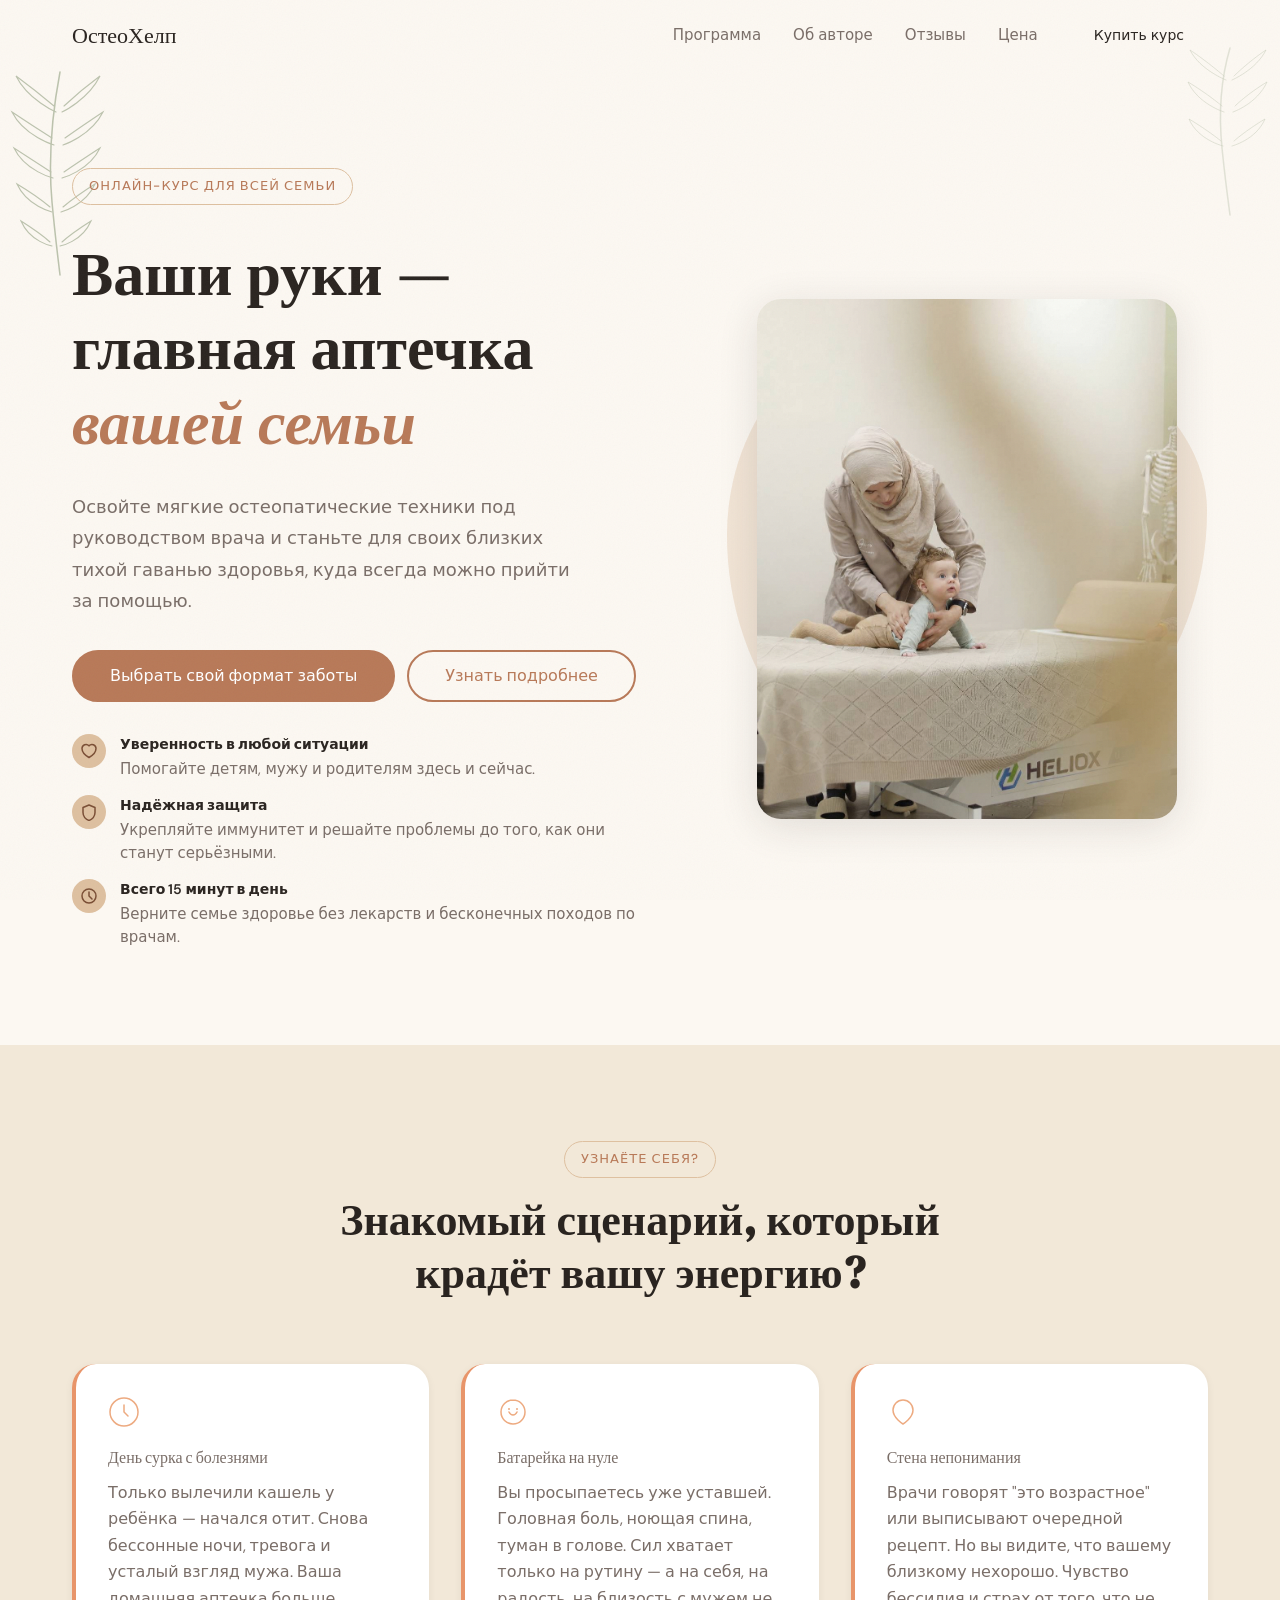
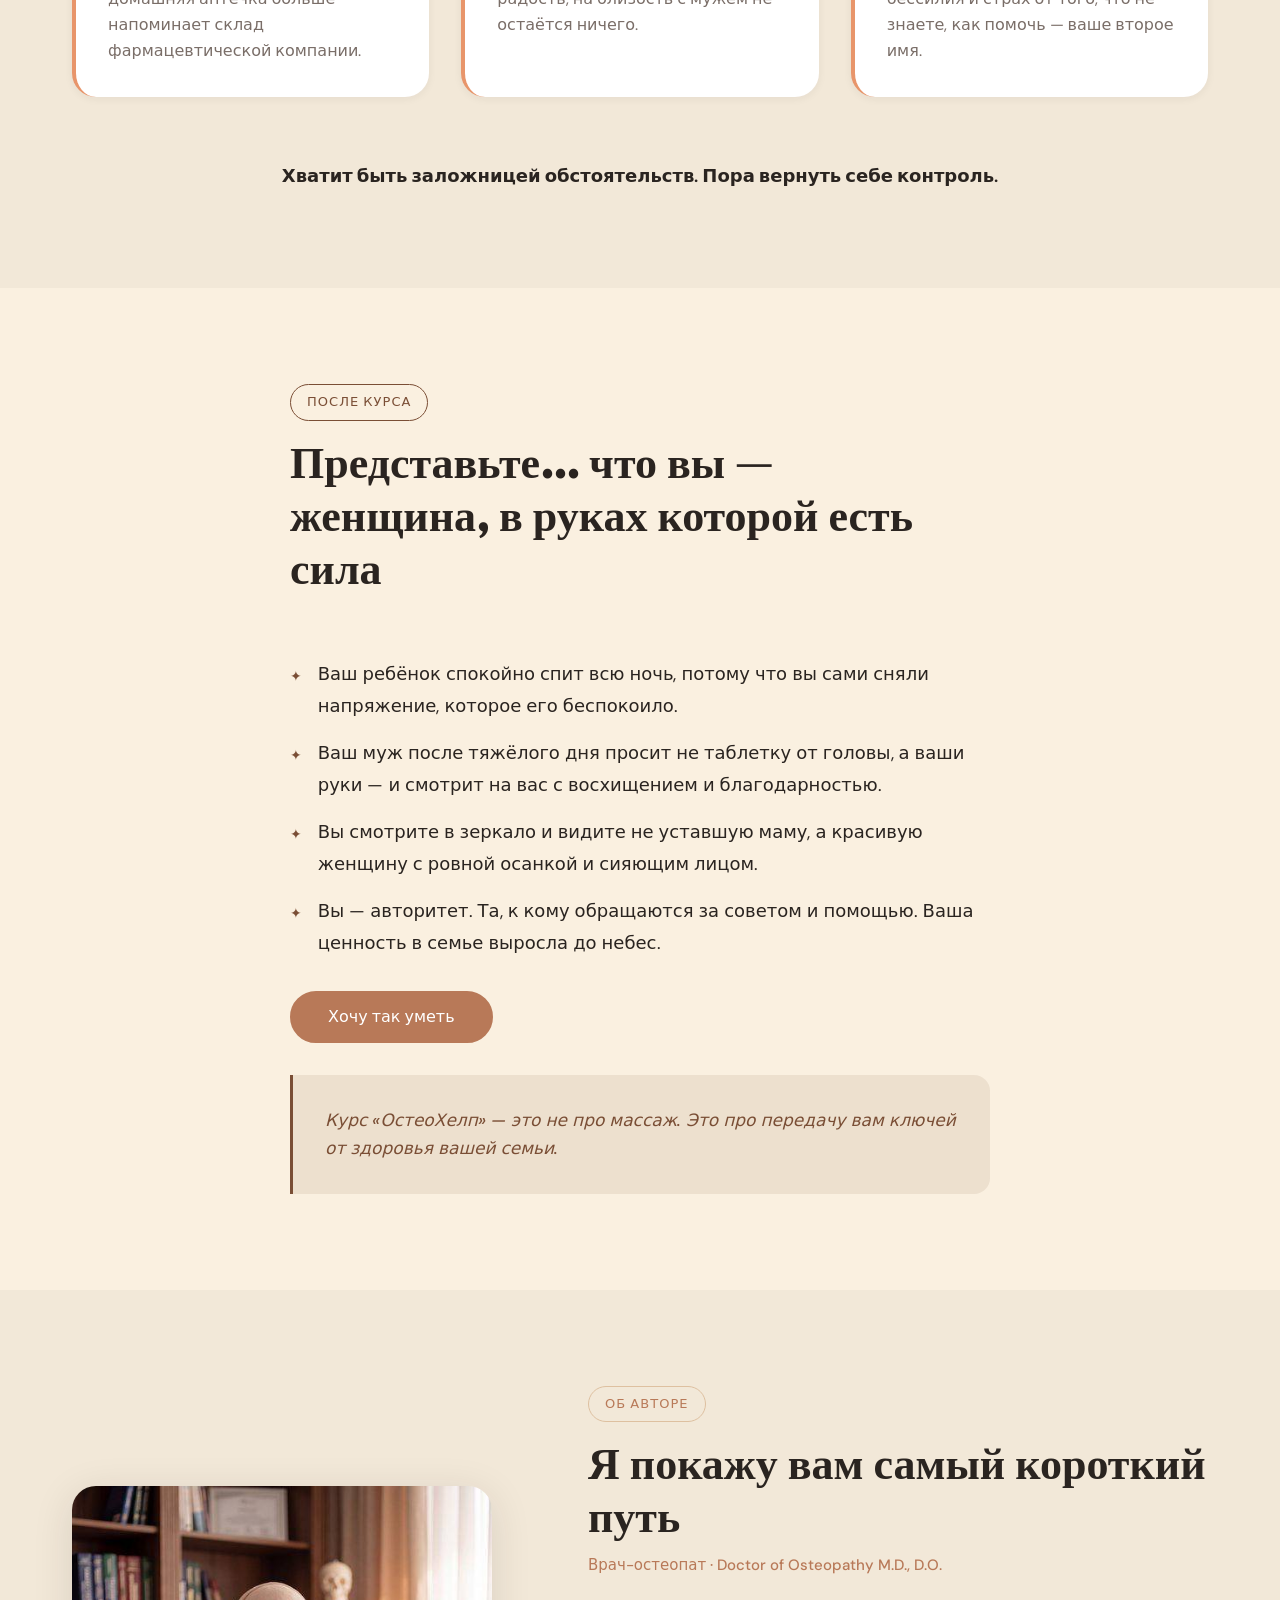
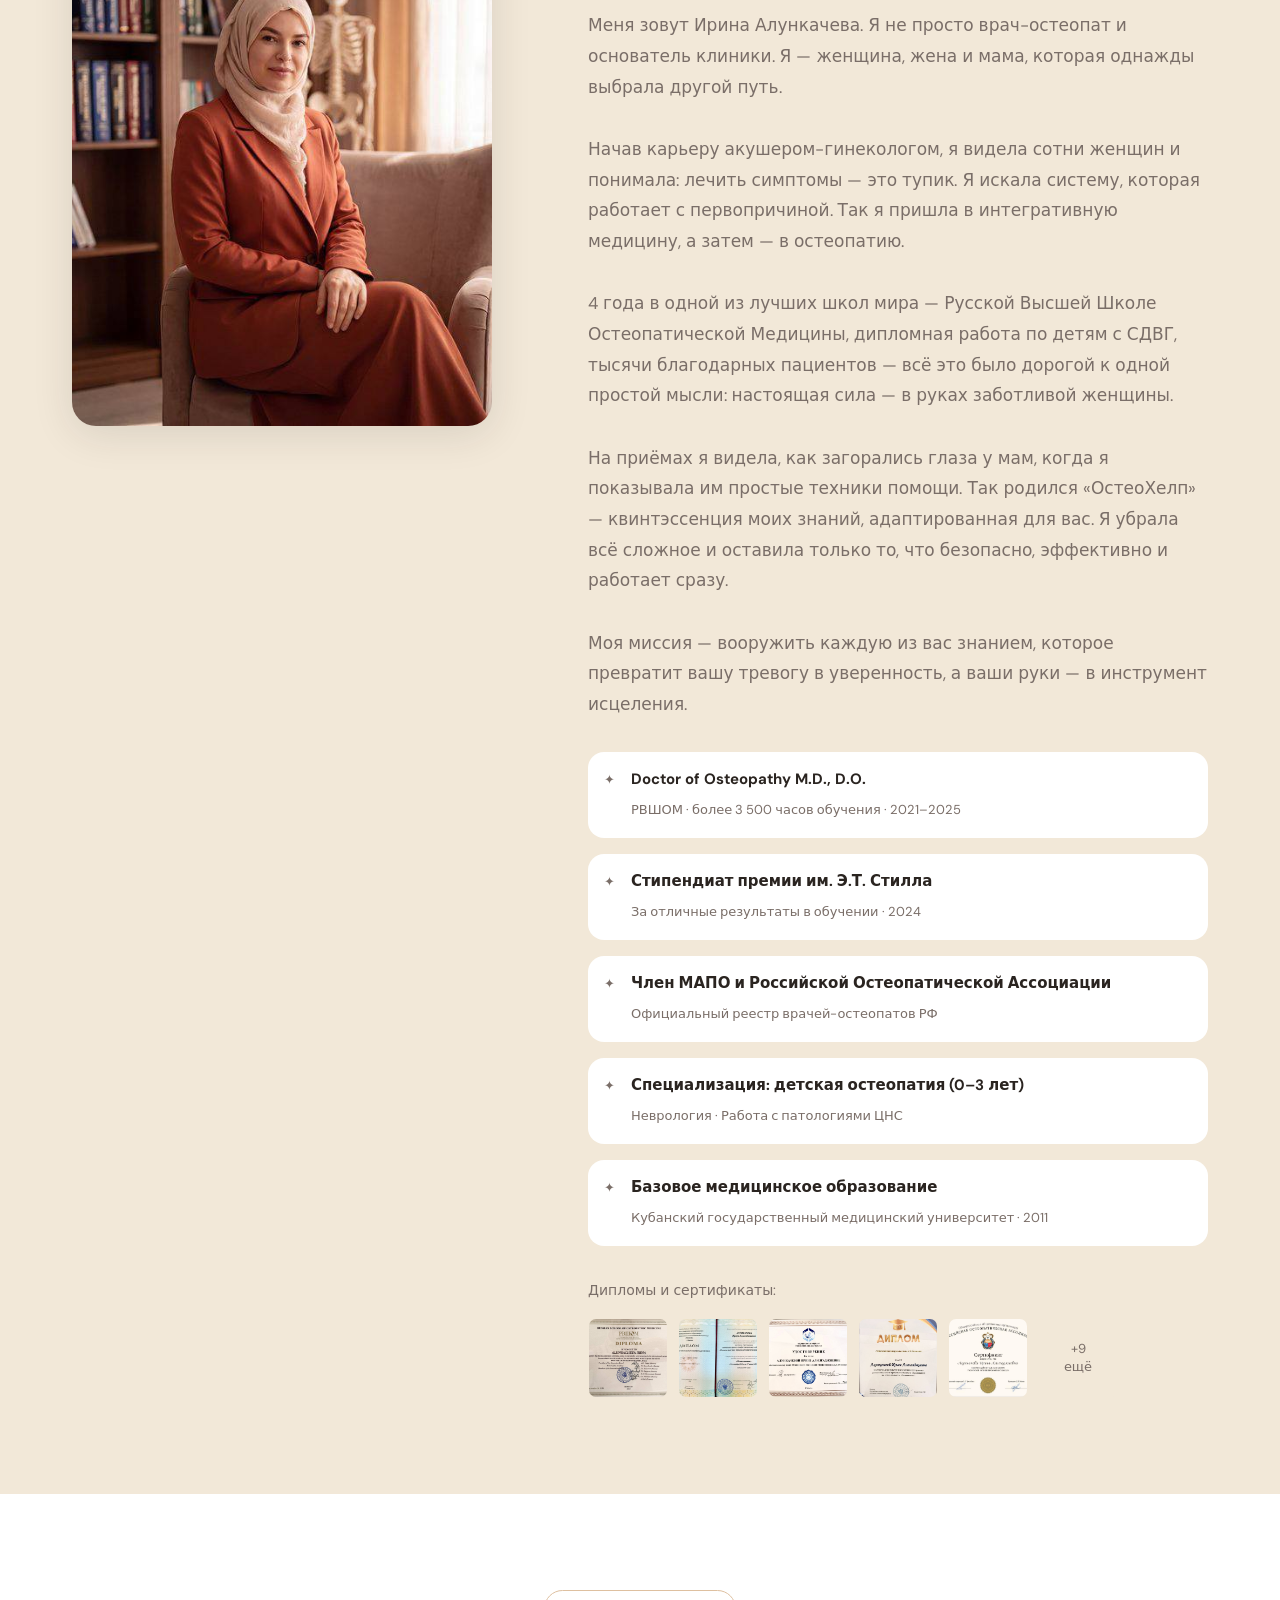
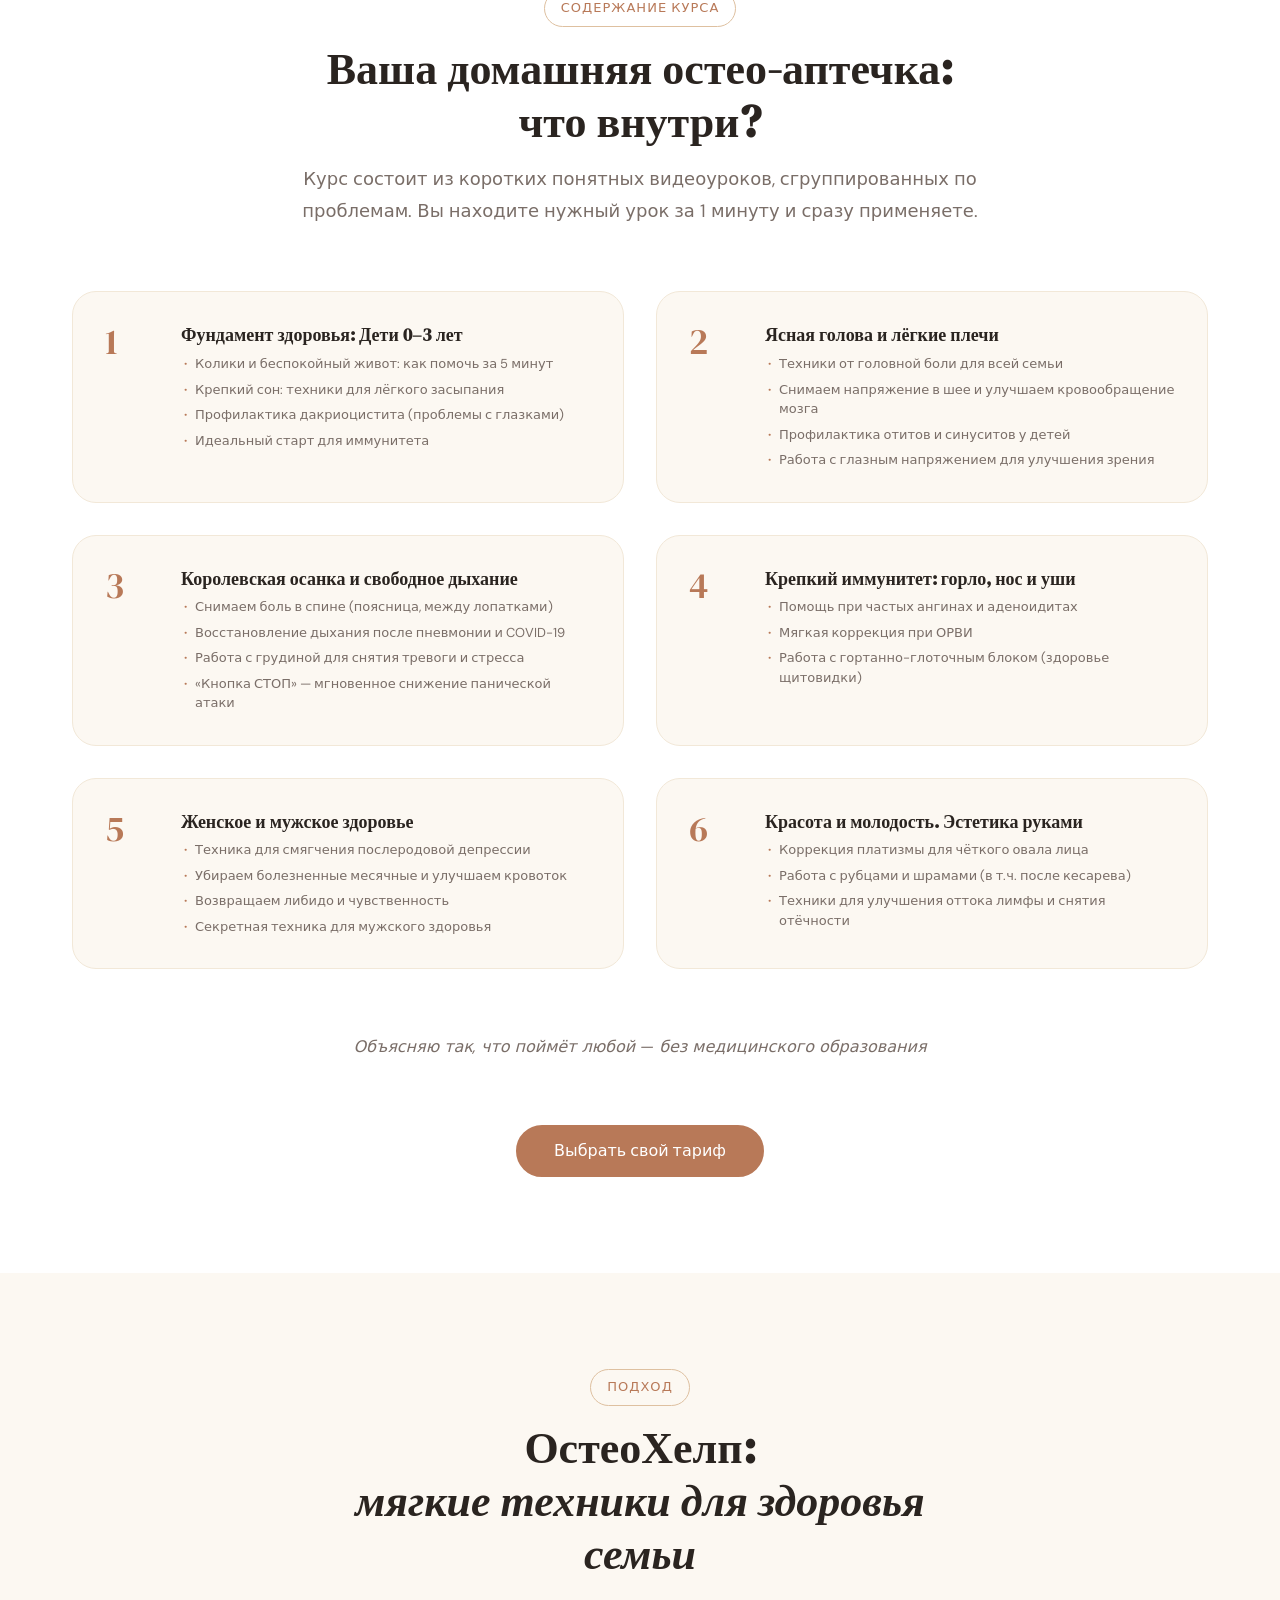
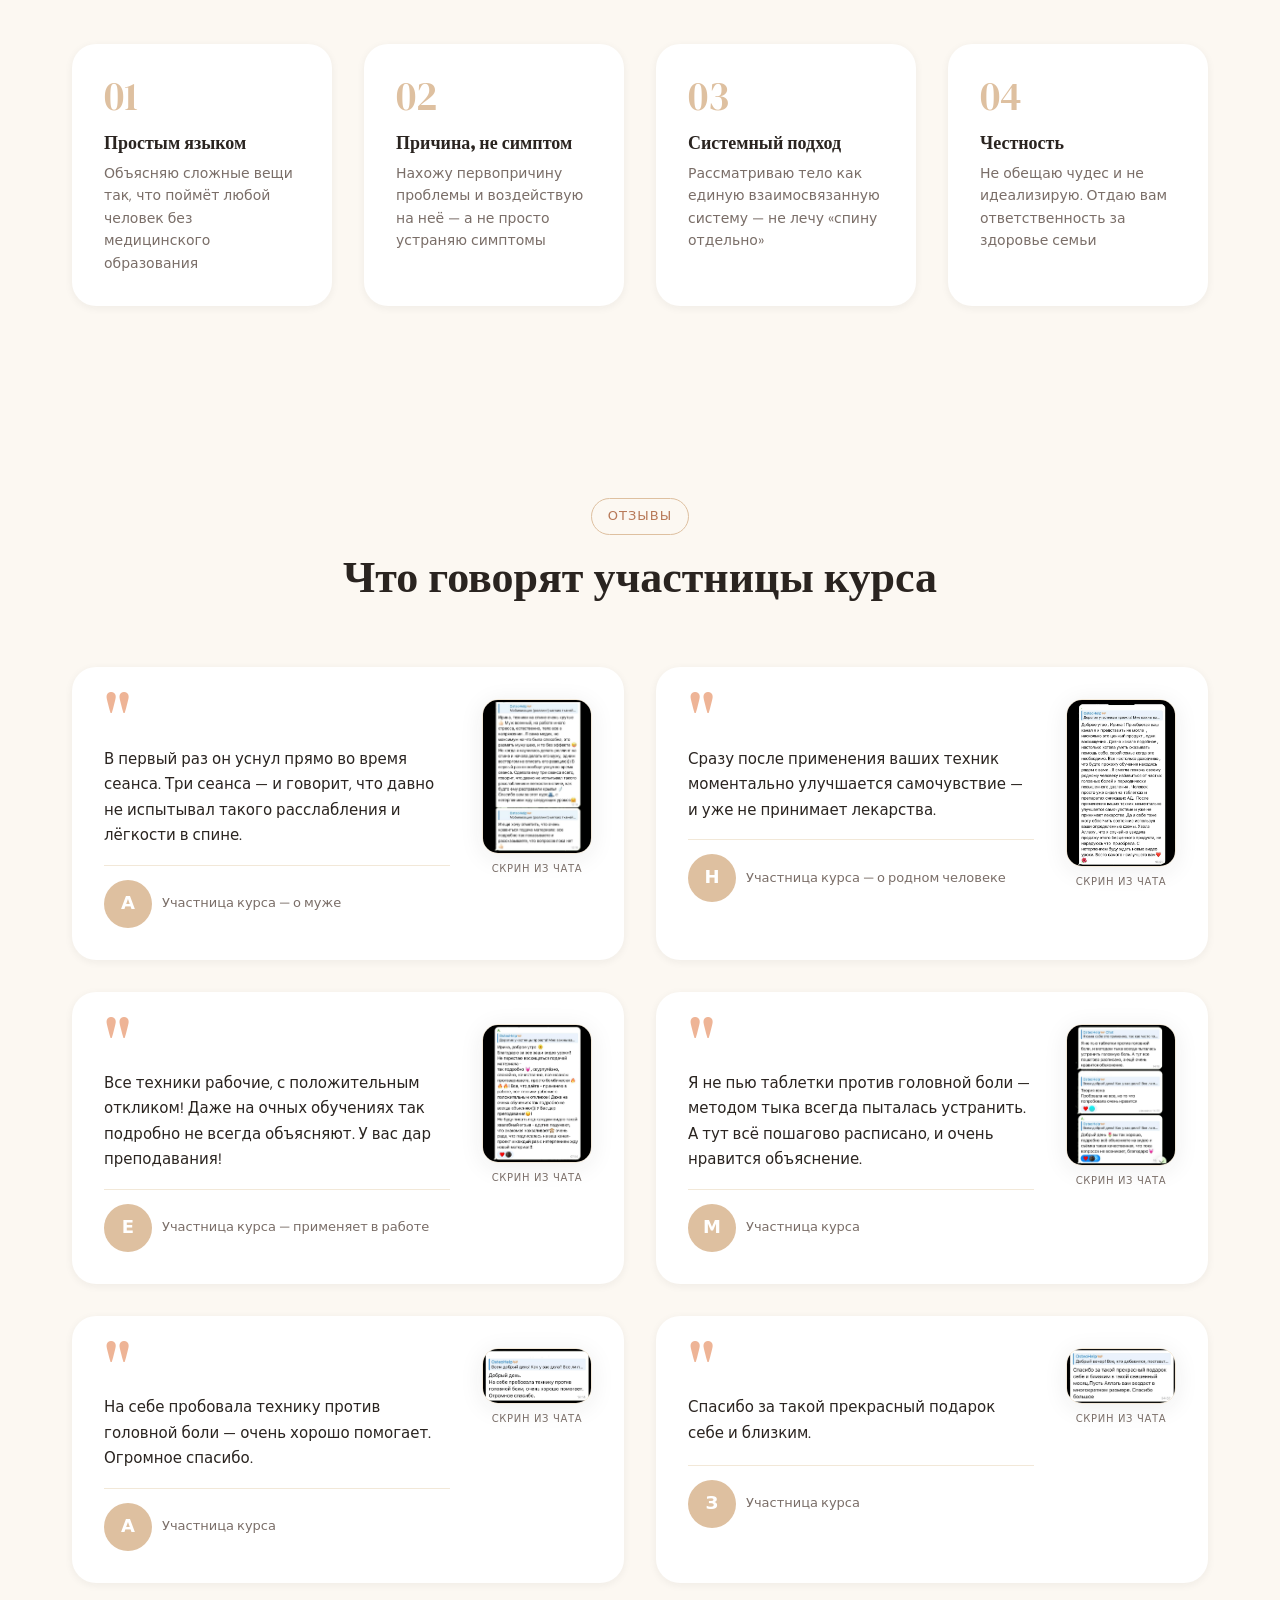
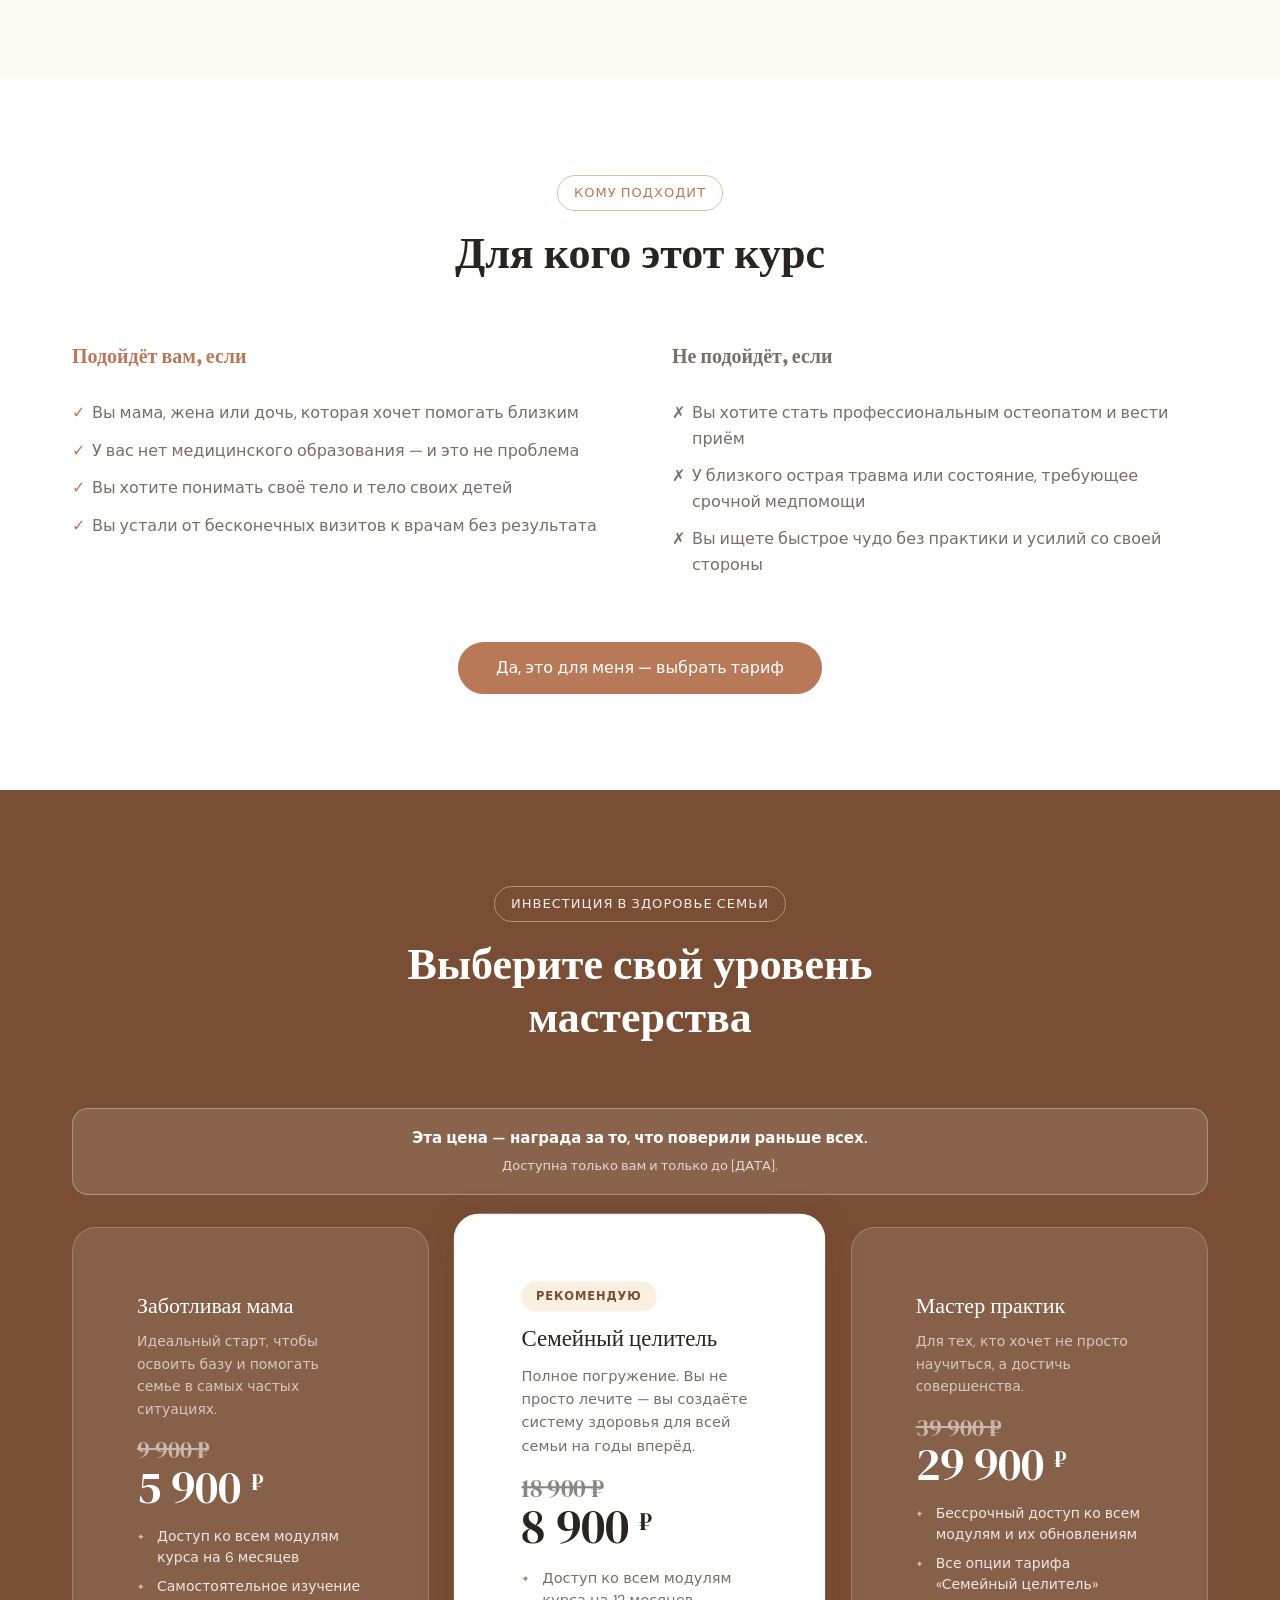
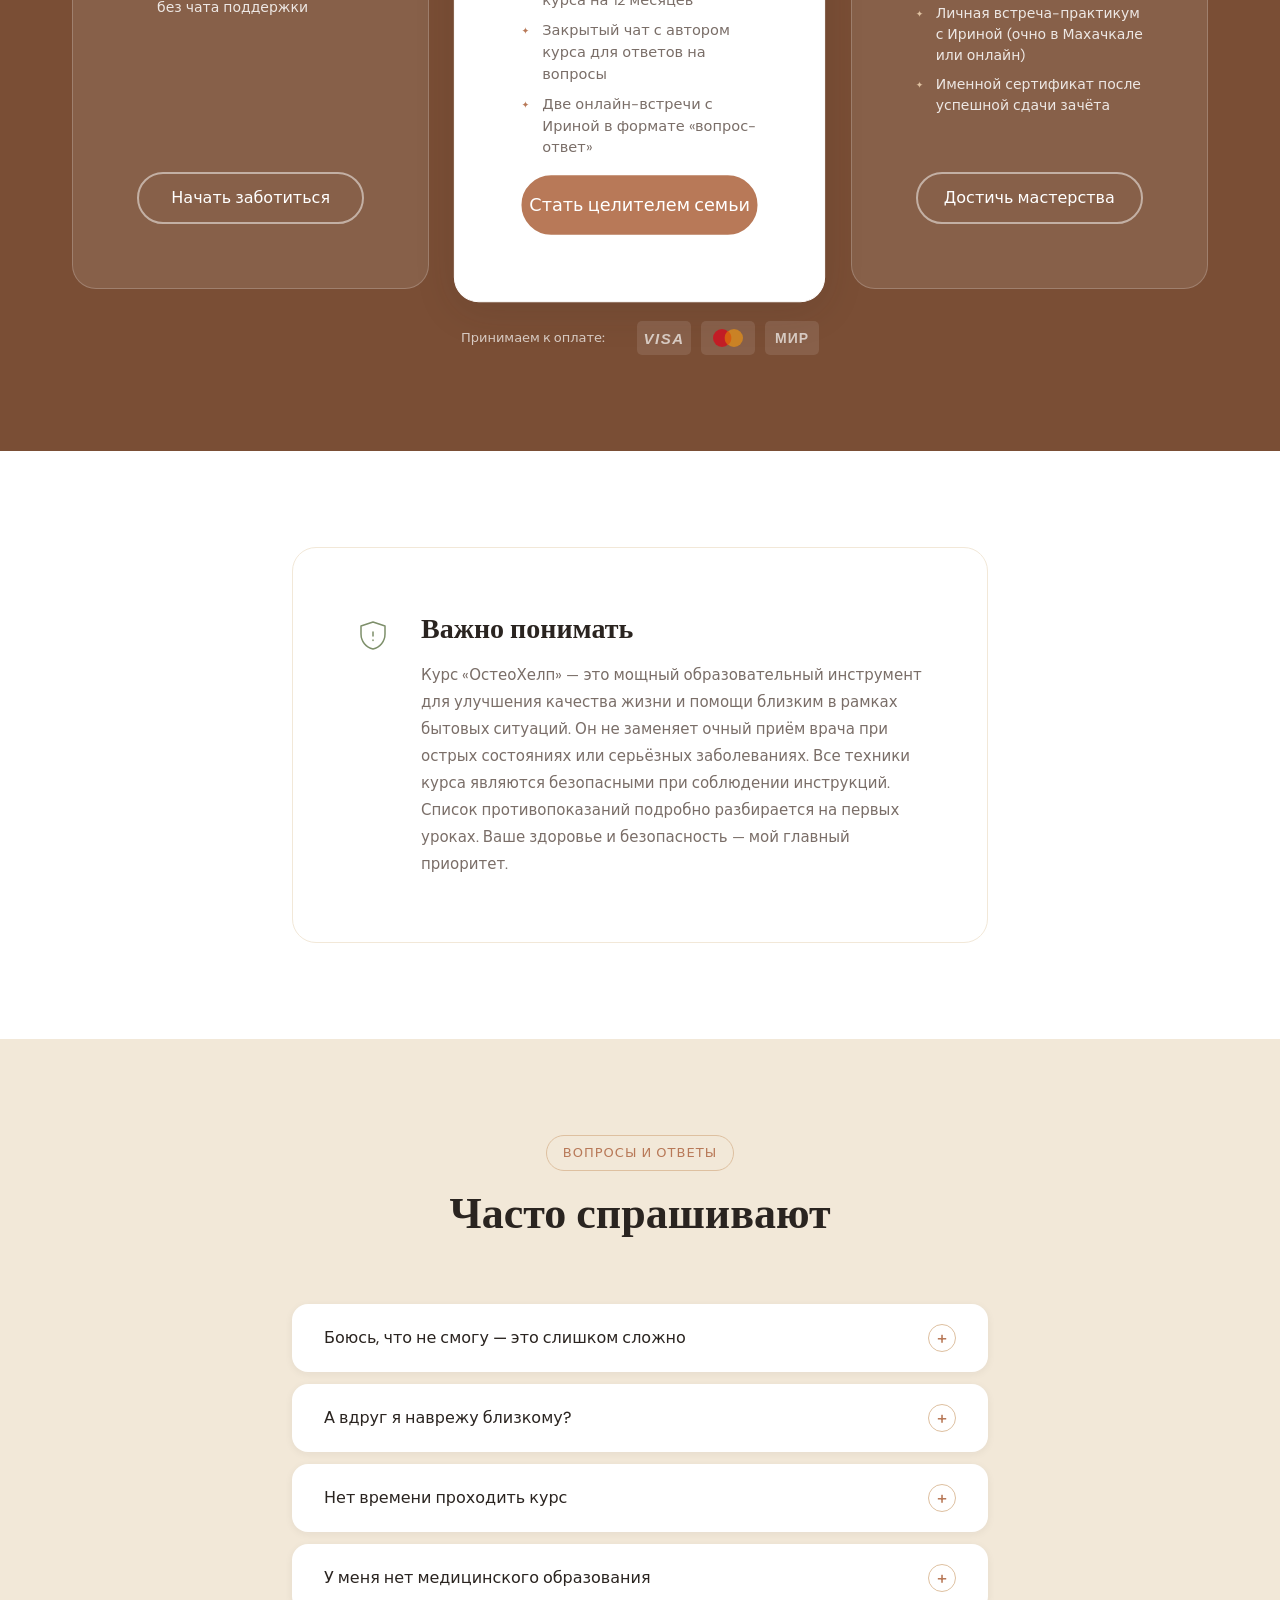
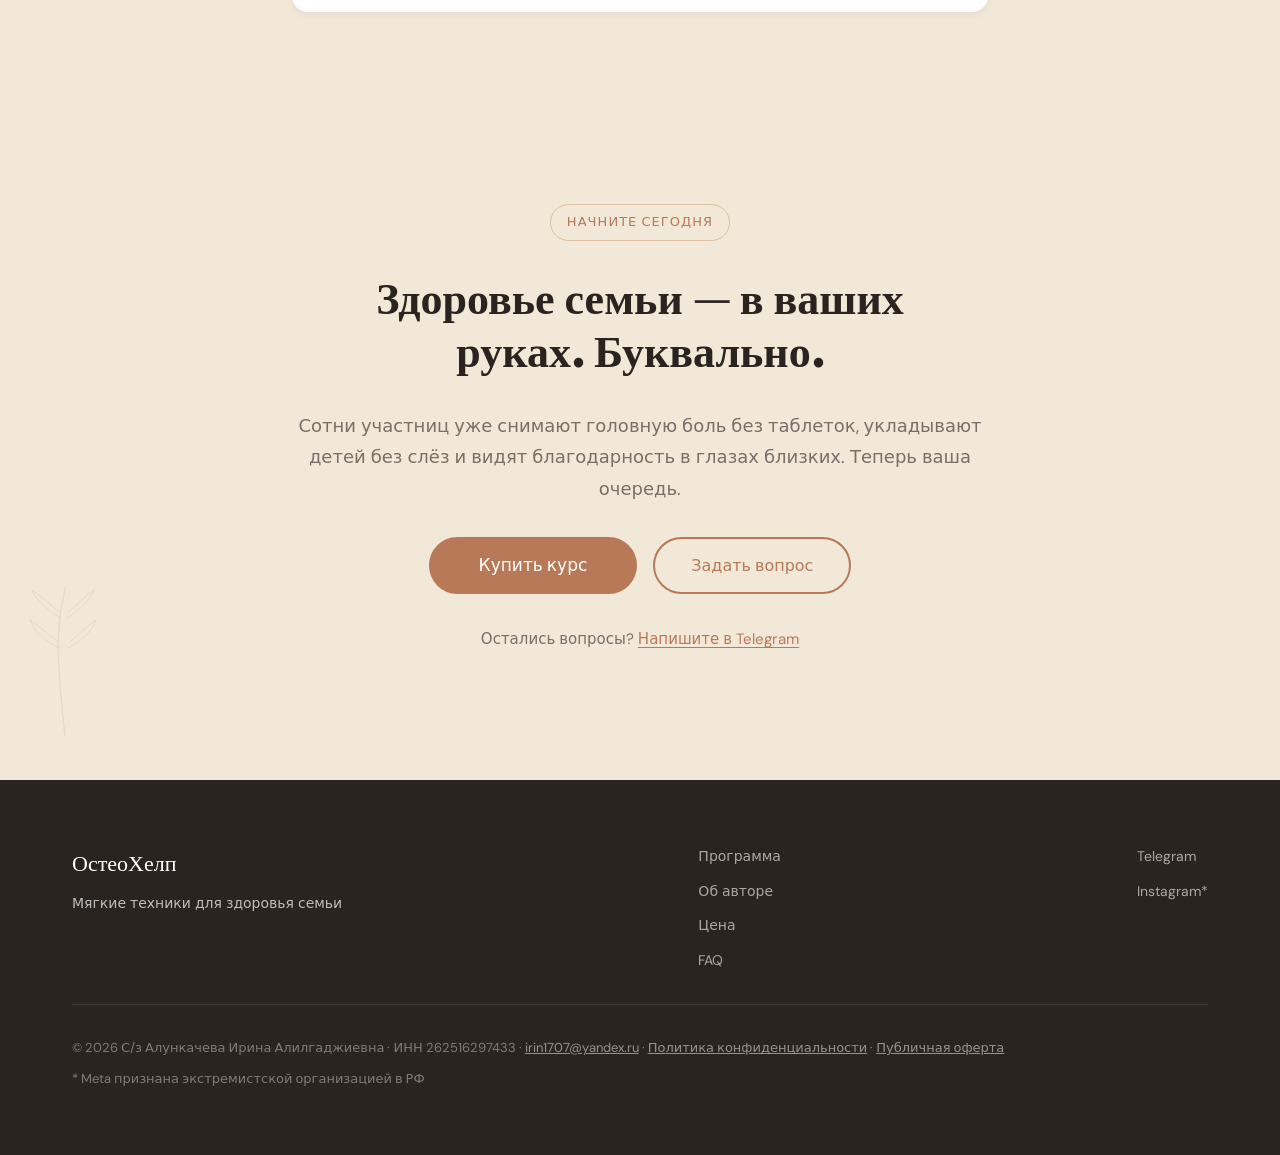
==== commit 8c962f98: "Add presale prices with strikethrough original prices" ====
--- a/presale.html
+++ b/presale.html
@@ -570,38 +570,47 @@
             <div class="tariff-card">
                 <p class="tariff-name">Заботливая мама</p>
                 <p class="tariff-desc">Идеальный старт, чтобы освоить базу и помогать семье в самых частых ситуациях.</p>
-                <div class="tariff-price">[ЦЕНА_1] <span>₽</span></div>
+                <div class="tariff-price">
+                    <span style="display:block;font-size:0.52em;font-weight:400;opacity:0.55;text-decoration:line-through;margin-bottom:2px;">9 900 ₽</span>
+                    5 900 <span>₽</span>
+                </div>
                 <ul class="tariff-includes">
                     <li>Доступ ко всем модулям курса на 6 месяцев</li>
                     <li>Самостоятельное изучение без чата поддержки</li>
                 </ul>
-                <a href="ВСТАВИТЬ_ССЫЛКУ_ПРЕДПРОДАЖА_1" class="btn btn--outline-light btn--lg" target="_blank" rel="noopener">Начать заботиться</a>
+                <a href="https://link.payform.ru/?paymentLinkId=2b69be4e-6653-4f5f-bf1b-f20f110c9021" class="btn btn--outline-light btn--lg" target="_blank" rel="noopener">Начать заботиться</a>
             </div>
             <!-- Тариф 2 — featured -->
             <div class="tariff-card tariff-card--featured">
                 <div class="tariff-badge">Рекомендую</div>
                 <p class="tariff-name">Семейный целитель</p>
                 <p class="tariff-desc">Полное погружение. Вы не просто лечите — вы создаёте систему здоровья для всей семьи на годы вперёд.</p>
-                <div class="tariff-price">[ЦЕНА_2] <span>₽</span></div>
+                <div class="tariff-price">
+                    <span style="display:block;font-size:0.52em;font-weight:400;opacity:0.55;text-decoration:line-through;margin-bottom:2px;">18 900 ₽</span>
+                    8 900 <span>₽</span>
+                </div>
                 <ul class="tariff-includes">
                     <li>Доступ ко всем модулям курса на 12 месяцев</li>
                     <li>Закрытый чат с автором курса для ответов на вопросы</li>
                     <li>Две онлайн-встречи с Ириной в формате «вопрос-ответ»</li>
                 </ul>
-                <a href="ВСТАВИТЬ_ССЫЛКУ_ПРЕДПРОДАЖА_2" class="btn btn--primary btn--xl" target="_blank" rel="noopener">Стать целителем семьи</a>
+                <a href="https://link.payform.ru/?paymentLinkId=d1502989-5e20-4ba9-a056-0a19f0064316" class="btn btn--primary btn--xl" target="_blank" rel="noopener">Стать целителем семьи</a>
             </div>
             <!-- Тариф 3 -->
             <div class="tariff-card">
                 <p class="tariff-name">Мастер практик</p>
                 <p class="tariff-desc">Для тех, кто хочет не просто научиться, а достичь совершенства.</p>
-                <div class="tariff-price">[ЦЕНА_3] <span>₽</span></div>
+                <div class="tariff-price">
+                    <span style="display:block;font-size:0.52em;font-weight:400;opacity:0.55;text-decoration:line-through;margin-bottom:2px;">39 900 ₽</span>
+                    29 900 <span>₽</span>
+                </div>
                 <ul class="tariff-includes">
                     <li>Бессрочный доступ ко всем модулям и их обновлениям</li>
                     <li>Все опции тарифа «Семейный целитель»</li>
                     <li>Личная встреча-практикум с Ириной (очно в Махачкале или онлайн)</li>
                     <li>Именной сертификат после успешной сдачи зачёта</li>
                 </ul>
-                <a href="ВСТАВИТЬ_ССЫЛКУ_ПРЕДПРОДАЖА_3" class="btn btn--outline-light btn--lg" target="_blank" rel="noopener">Достичь мастерства</a>
+                <a href="https://link.payform.ru/?paymentLinkId=1a2cfb29-32b0-4a5e-904a-2595b6ba02b6" class="btn btn--outline-light btn--lg" target="_blank" rel="noopener">Достичь мастерства</a>
             </div>
         </div>
         <div class="payment-icons fade-up" style="margin-top:var(--space-md)">
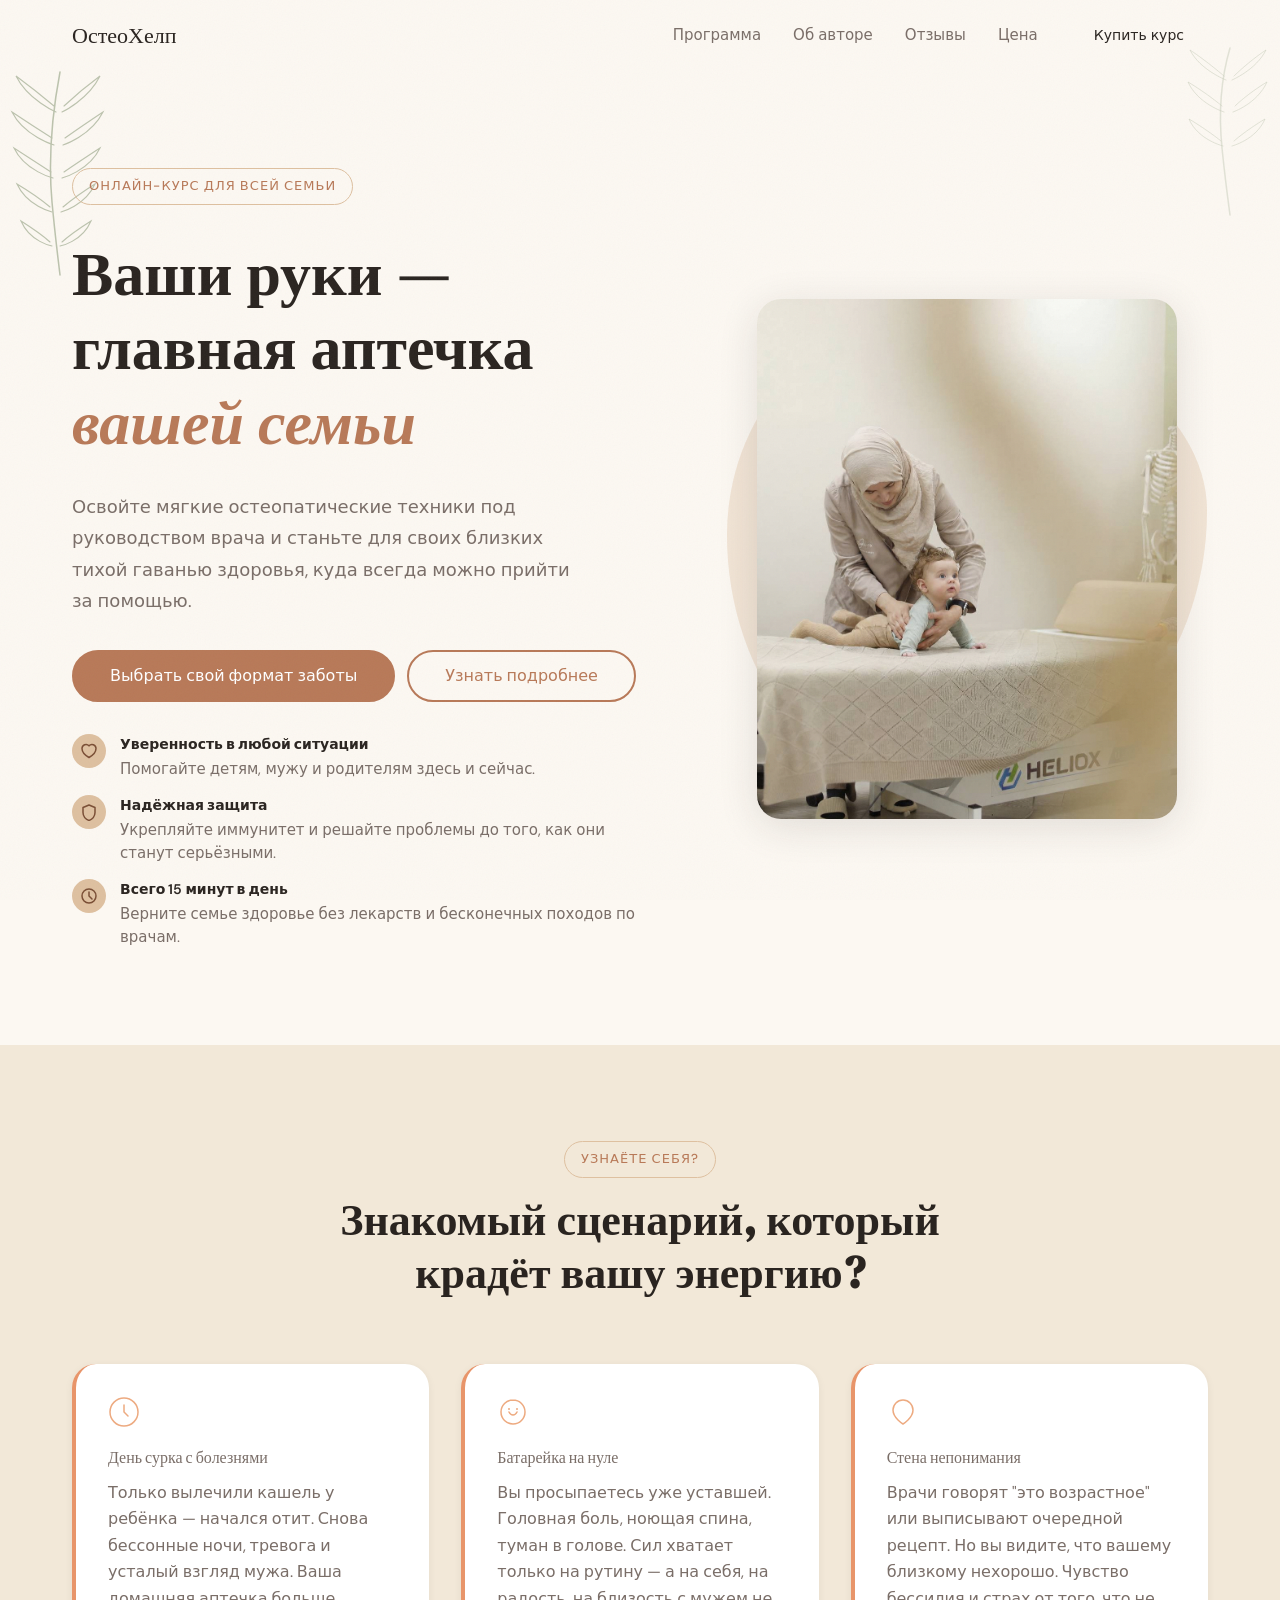
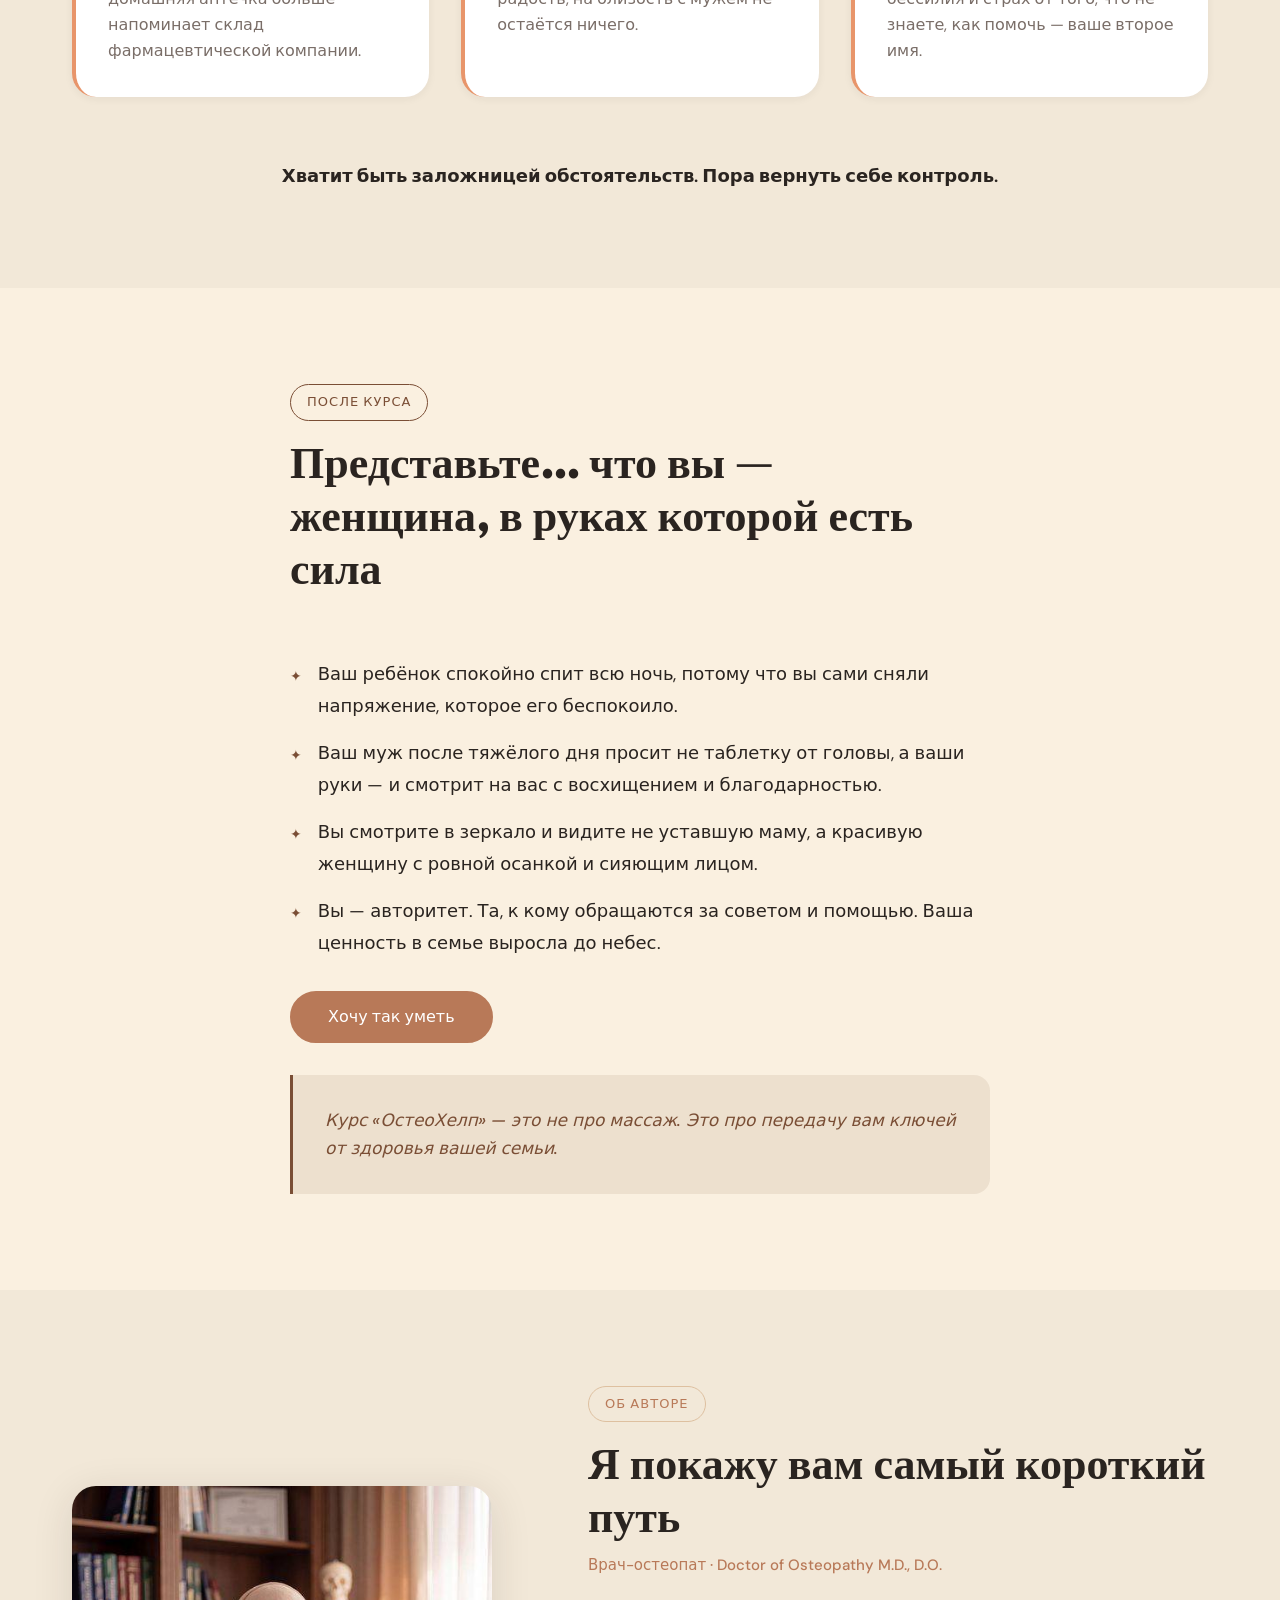
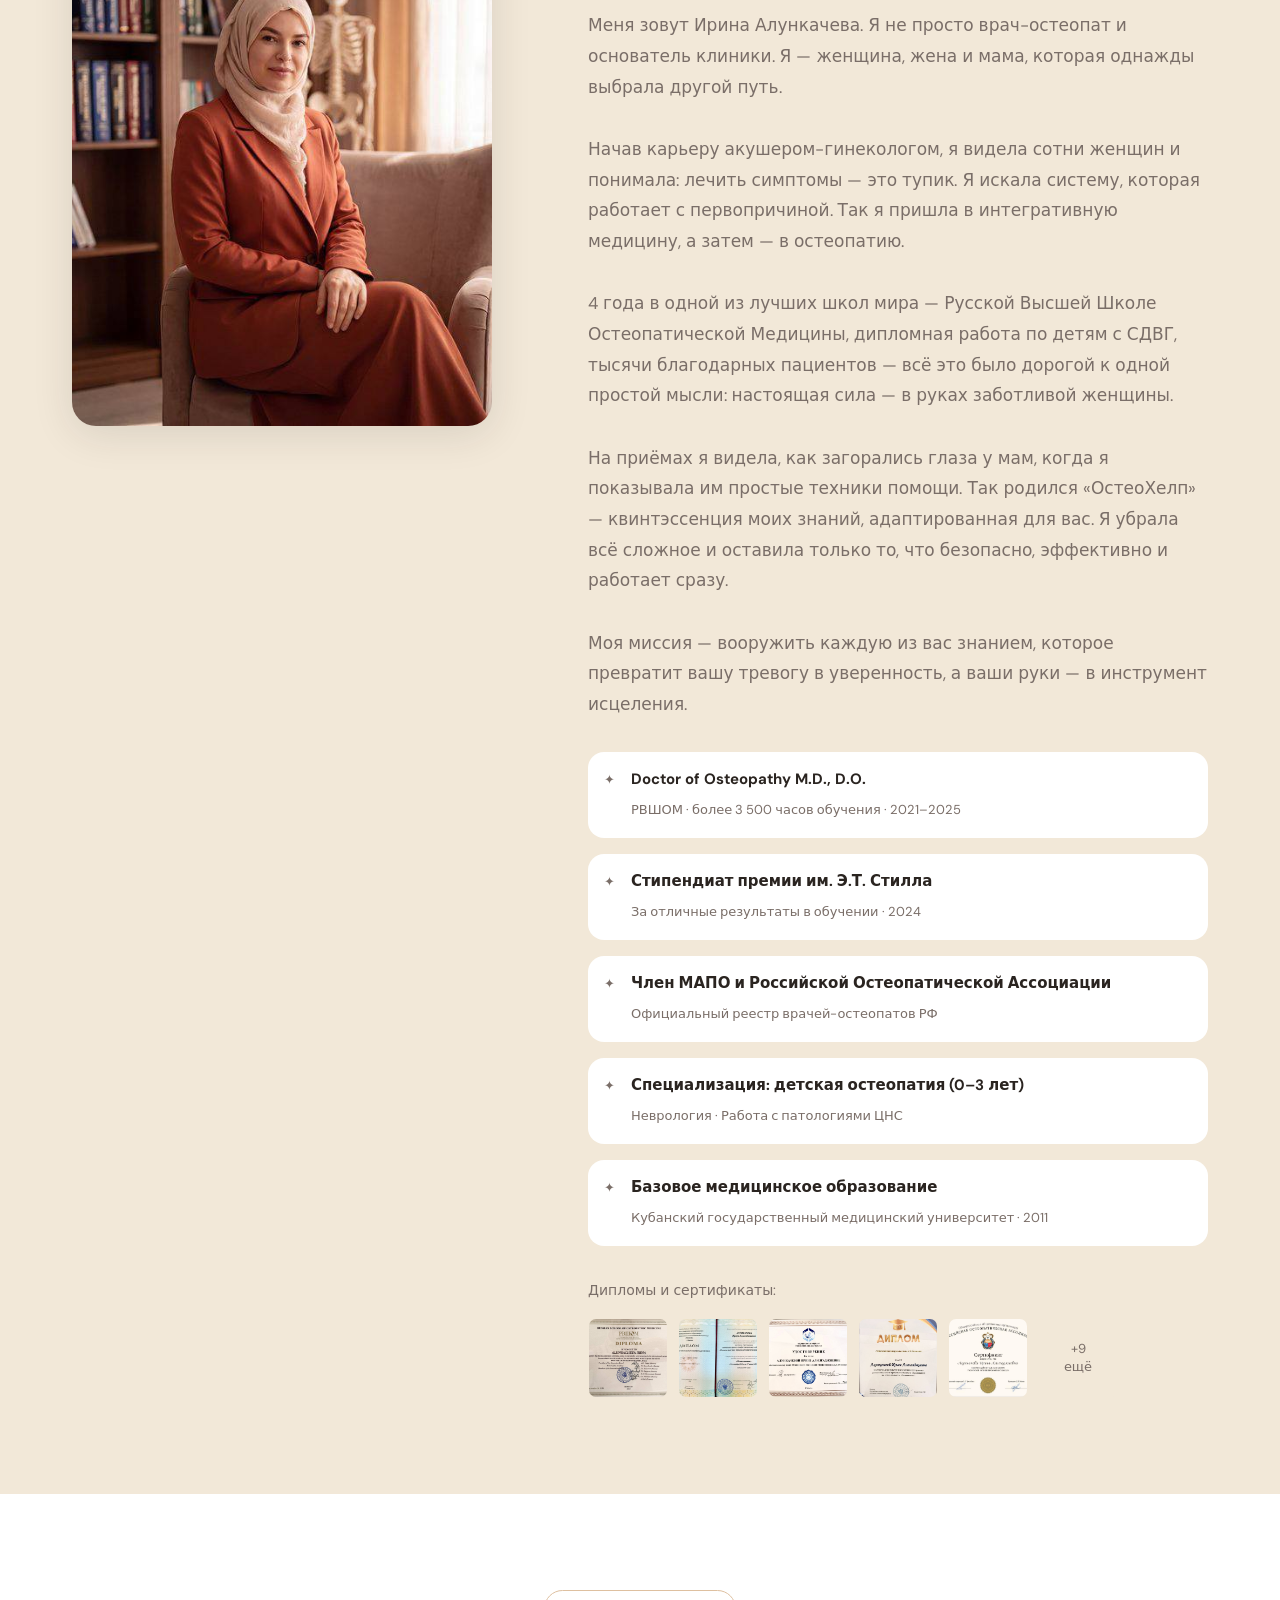
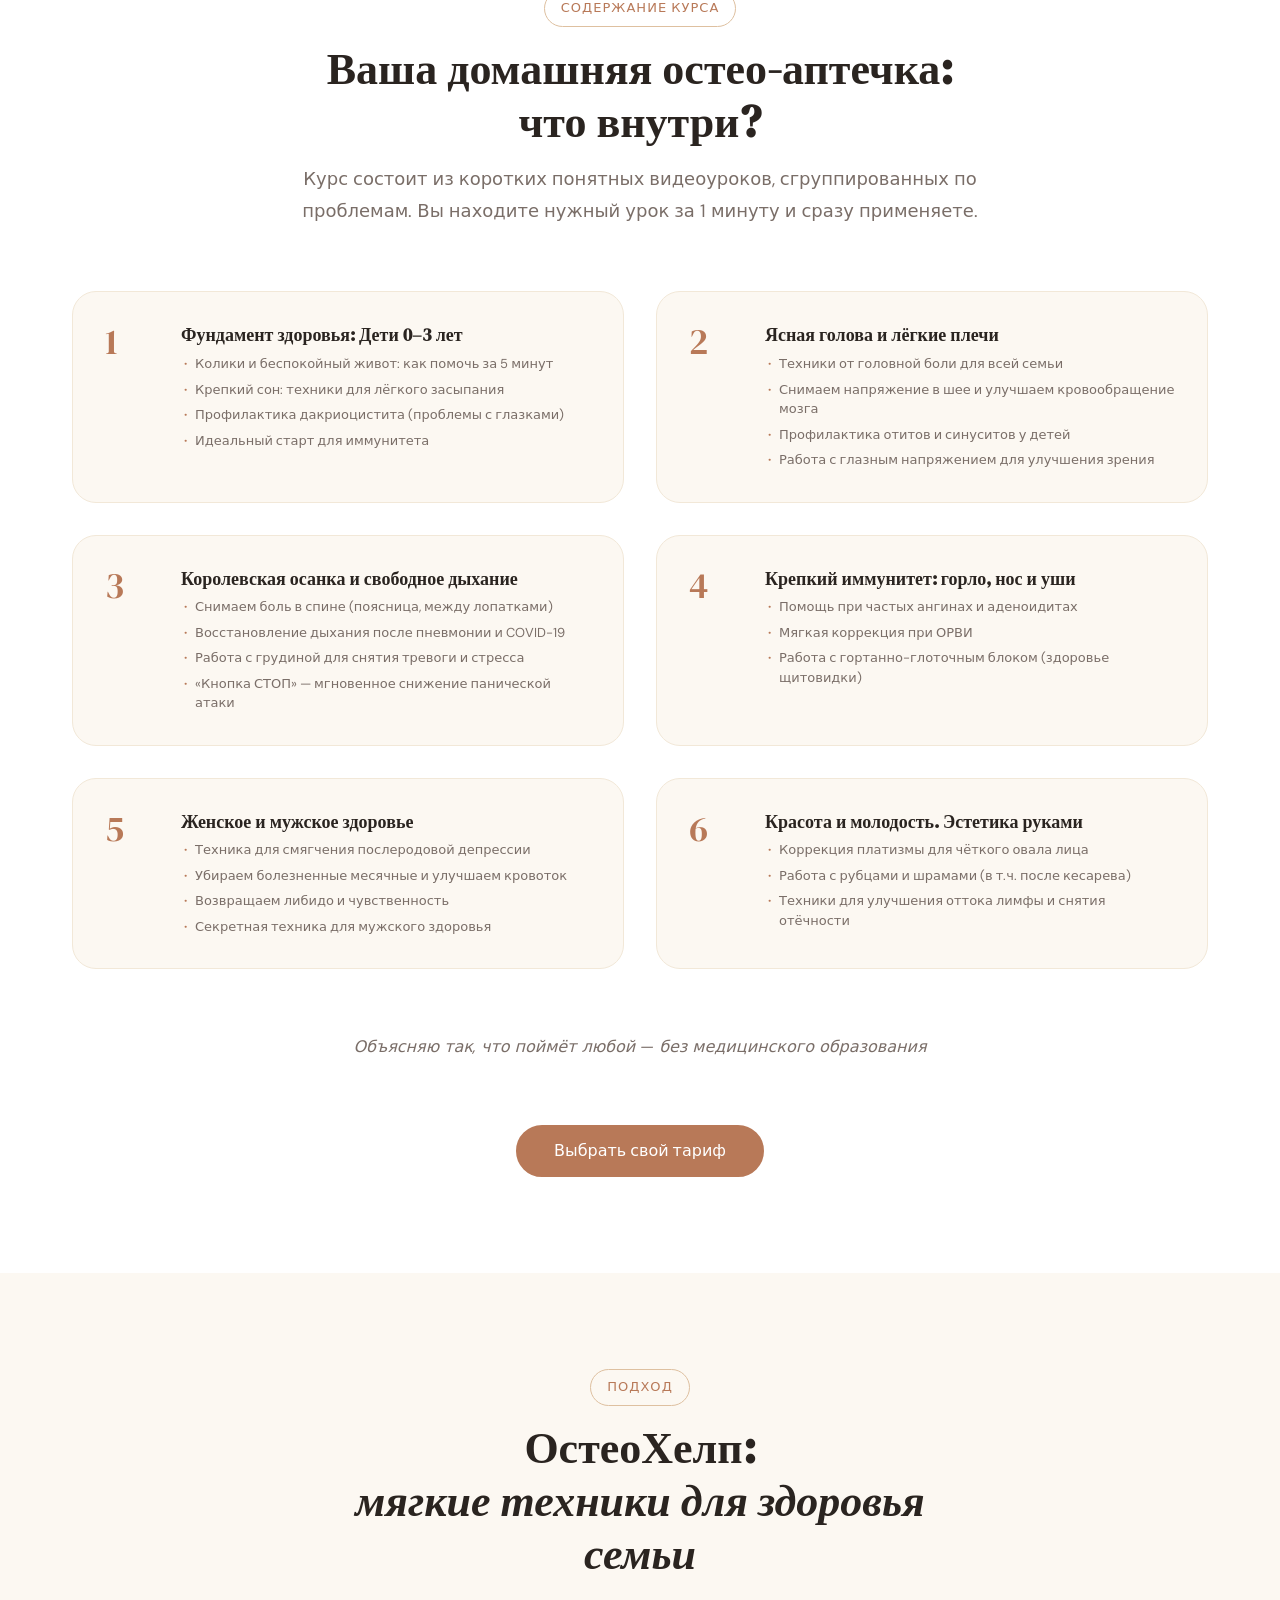
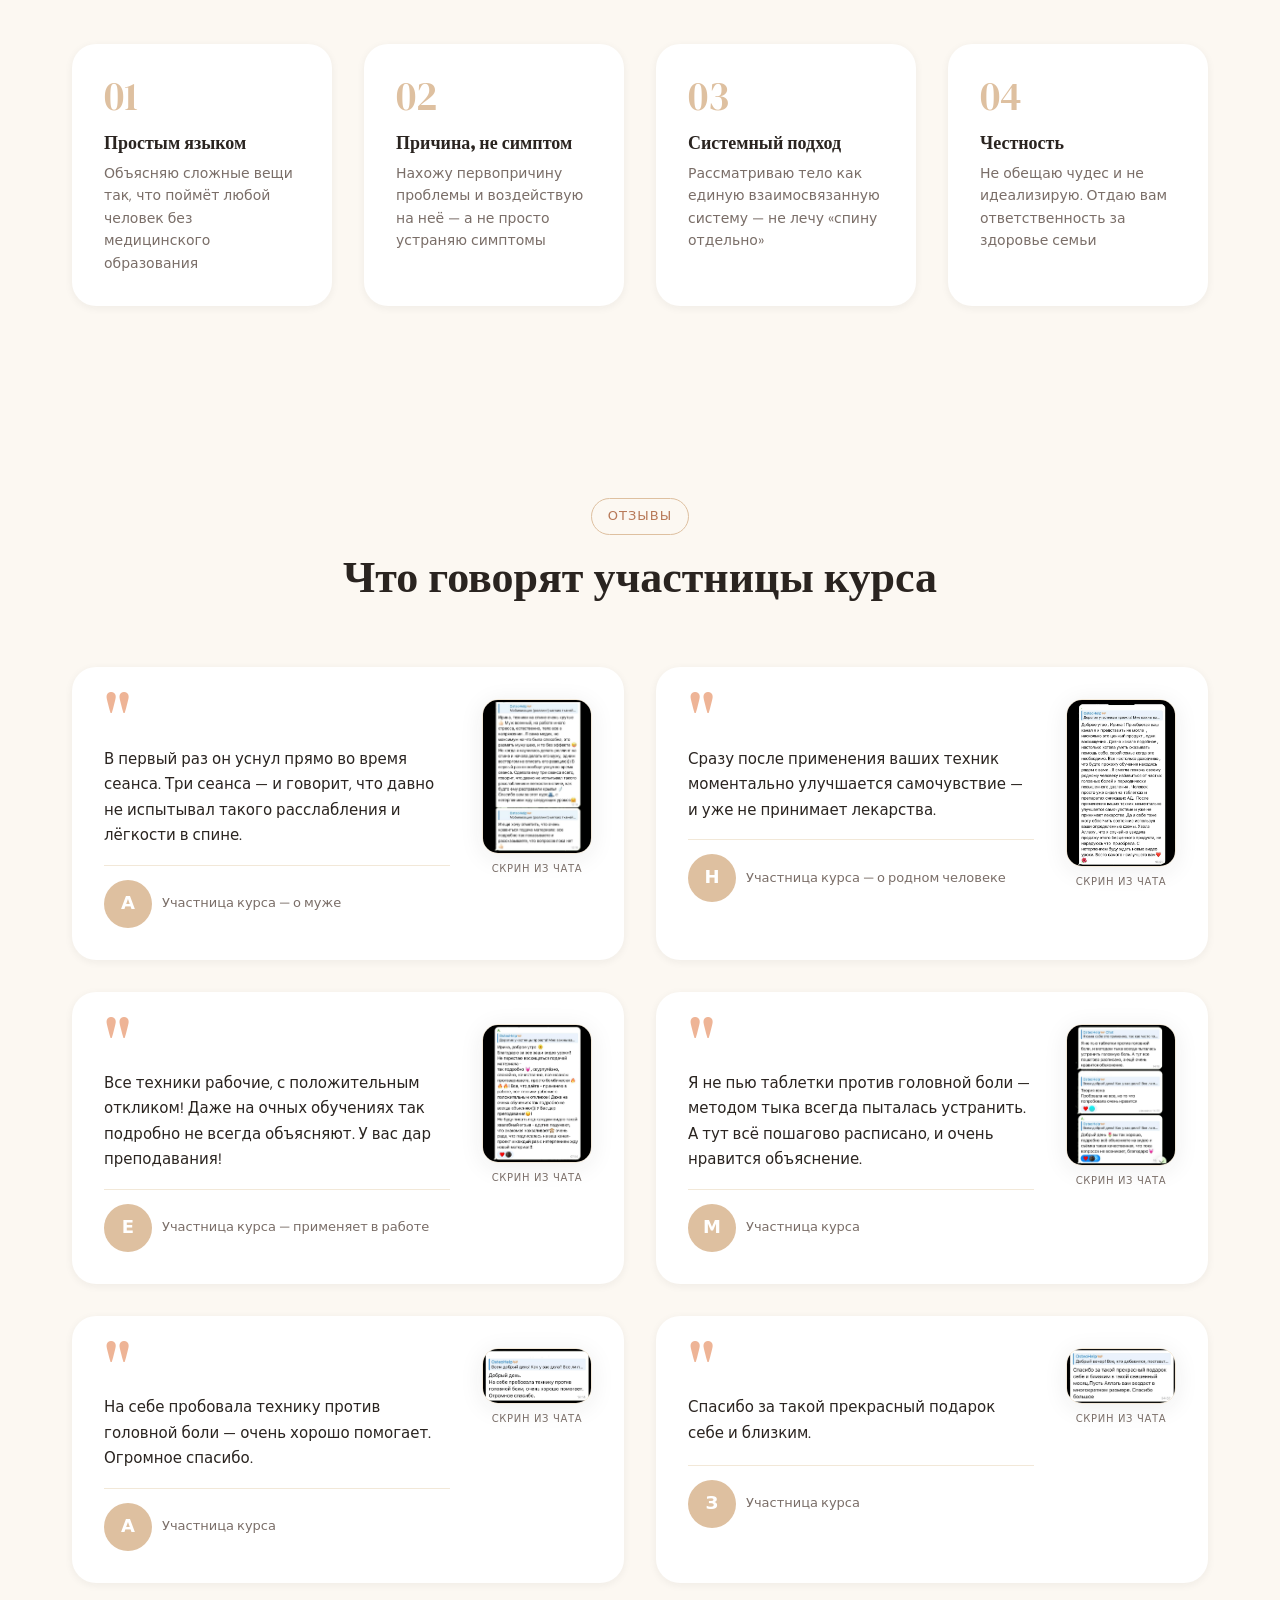
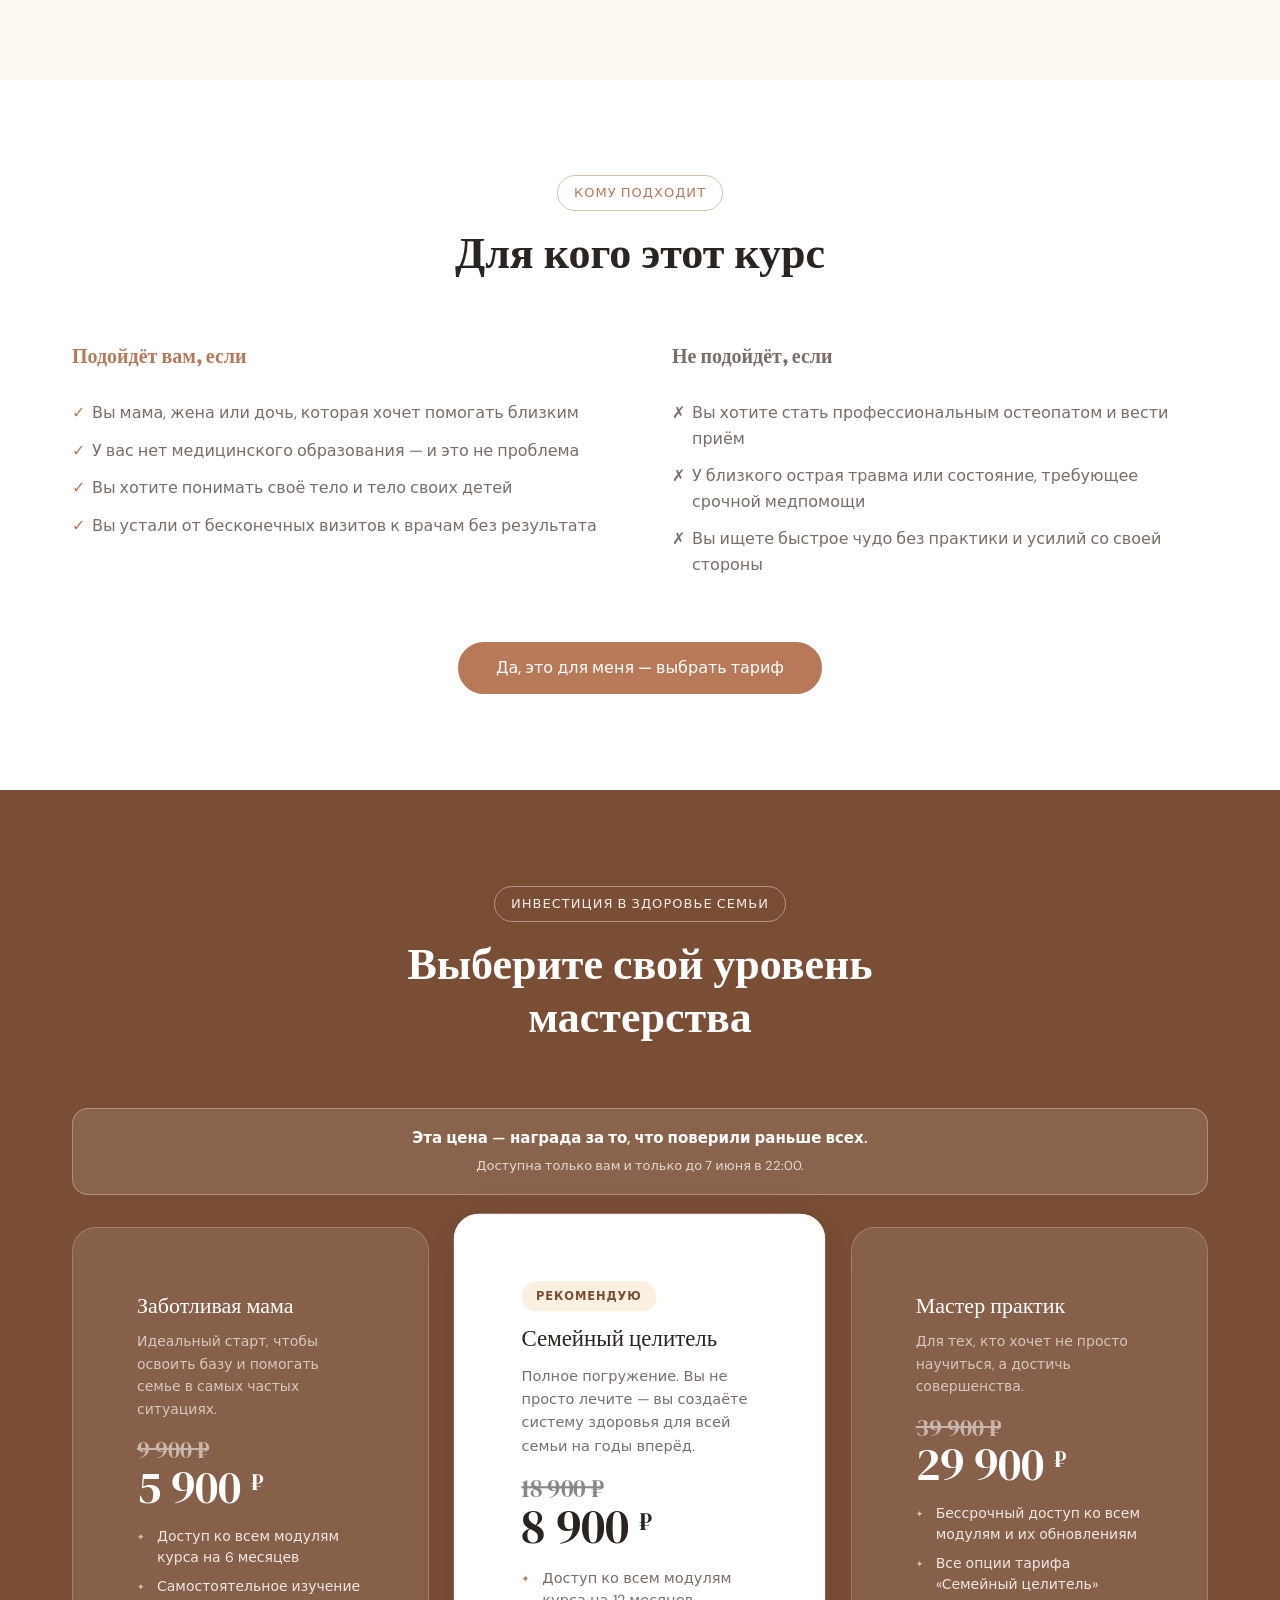
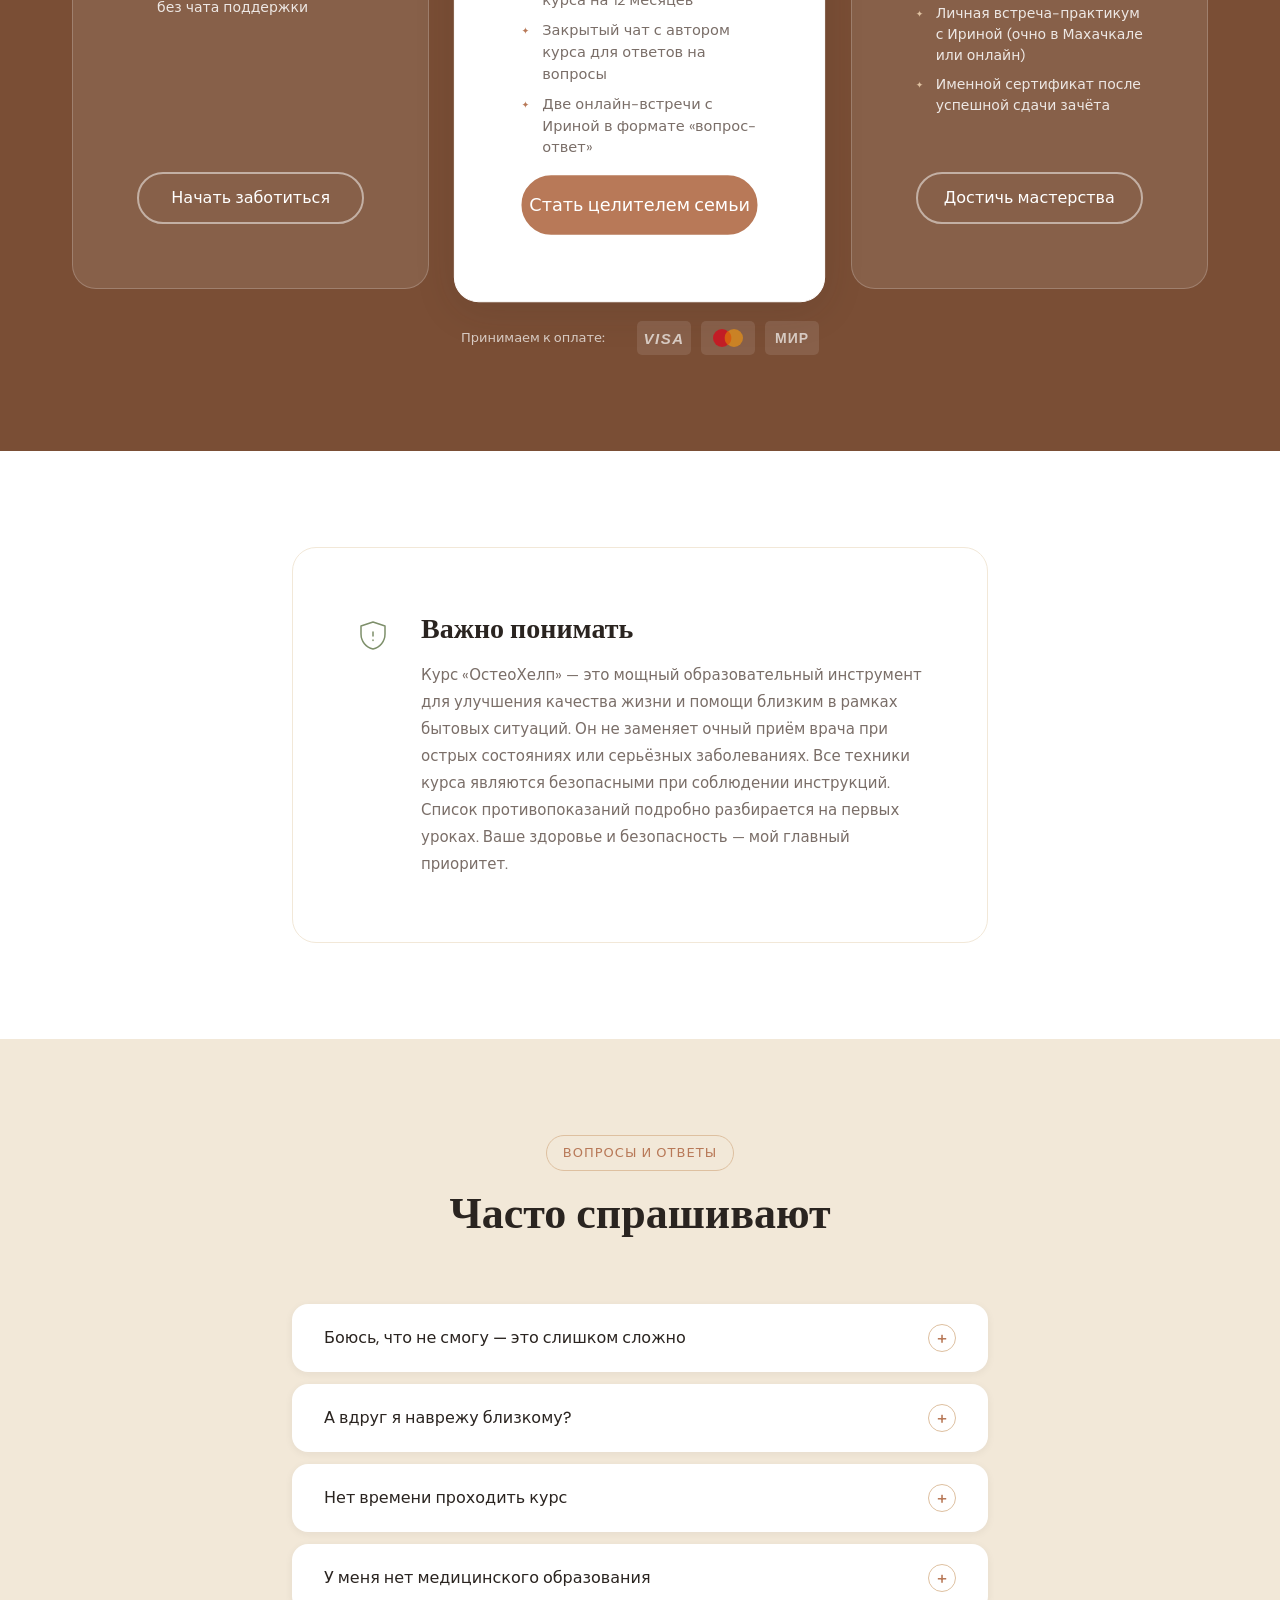
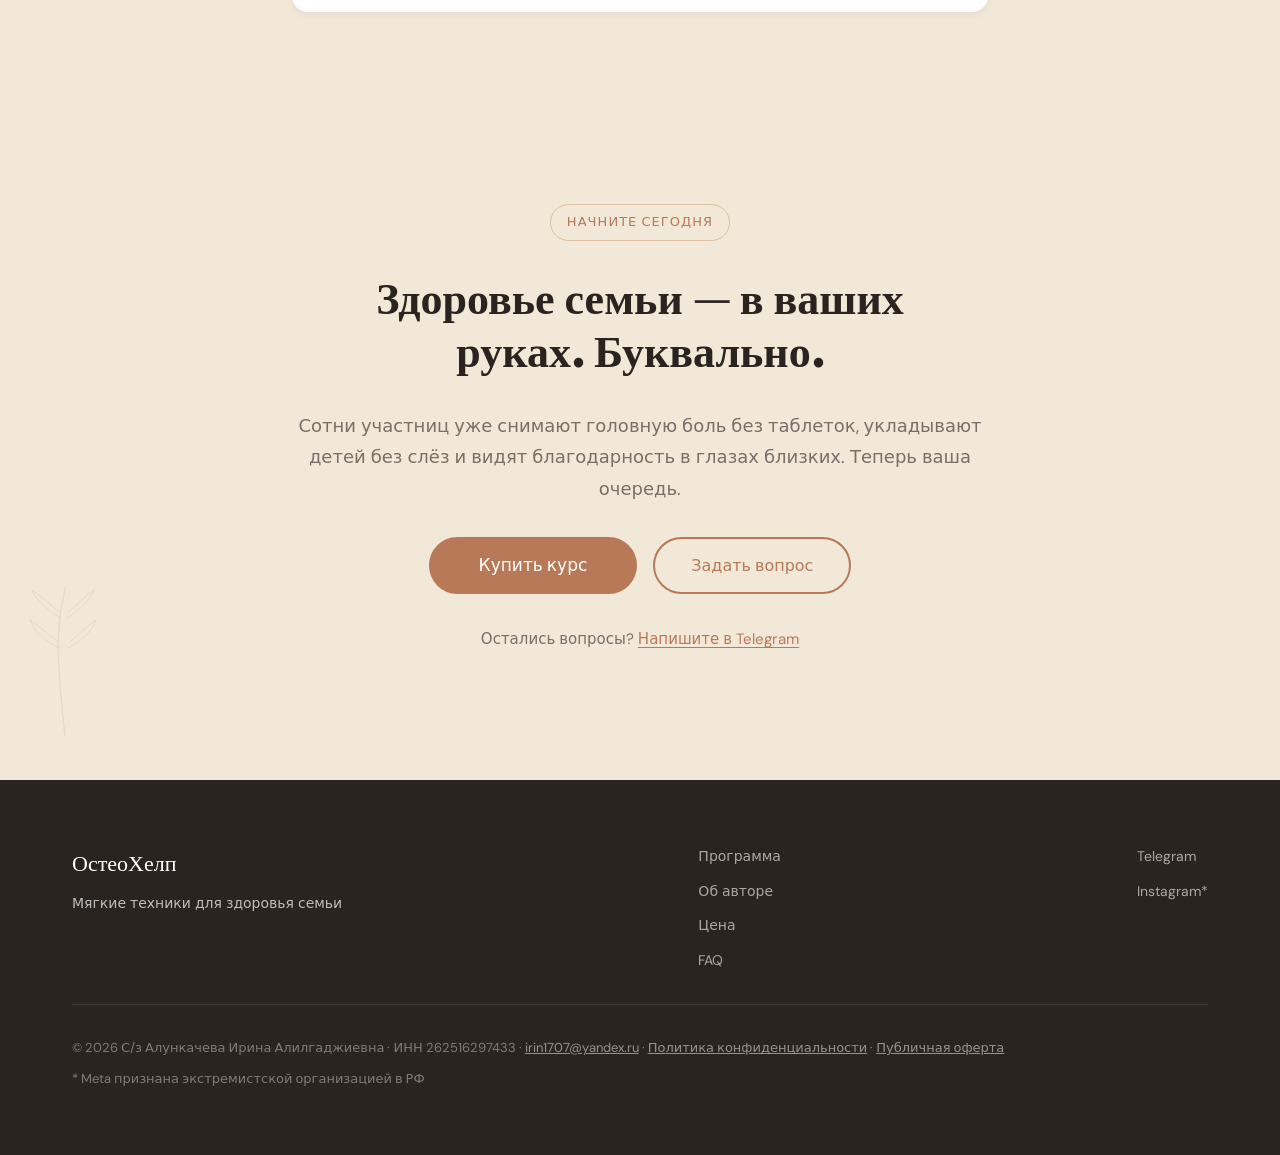
==== commit 15b55f4f: "Set presale deadline: 7 June at 22:00" ====
--- a/presale.html
+++ b/presale.html
@@ -563,7 +563,7 @@
         <!-- ПРЕДПРОДАЖНЫЙ БАННЕР -->
         <div class="fade-up" style="background:rgba(255,255,255,.12);border:1px solid rgba(255,255,255,.3);border-radius:var(--r-md);padding:var(--space-sm) var(--space-md);text-align:center;margin-bottom:var(--space-md);">
             <p style="color:var(--white);font-size:15px;font-weight:600;margin-bottom:4px;">Эта цена — награда за то, что поверили раньше всех.</p>
-            <p style="color:rgba(255,255,255,.75);font-size:13px;">Доступна только вам и только до [ДАТА].</p>
+            <p style="color:rgba(255,255,255,.75);font-size:13px;">Доступна только вам и только до 7 июня в 22:00.</p>
         </div>
         <div class="tariffs fade-up" id="tariffs">
             <!-- Тариф 1 -->
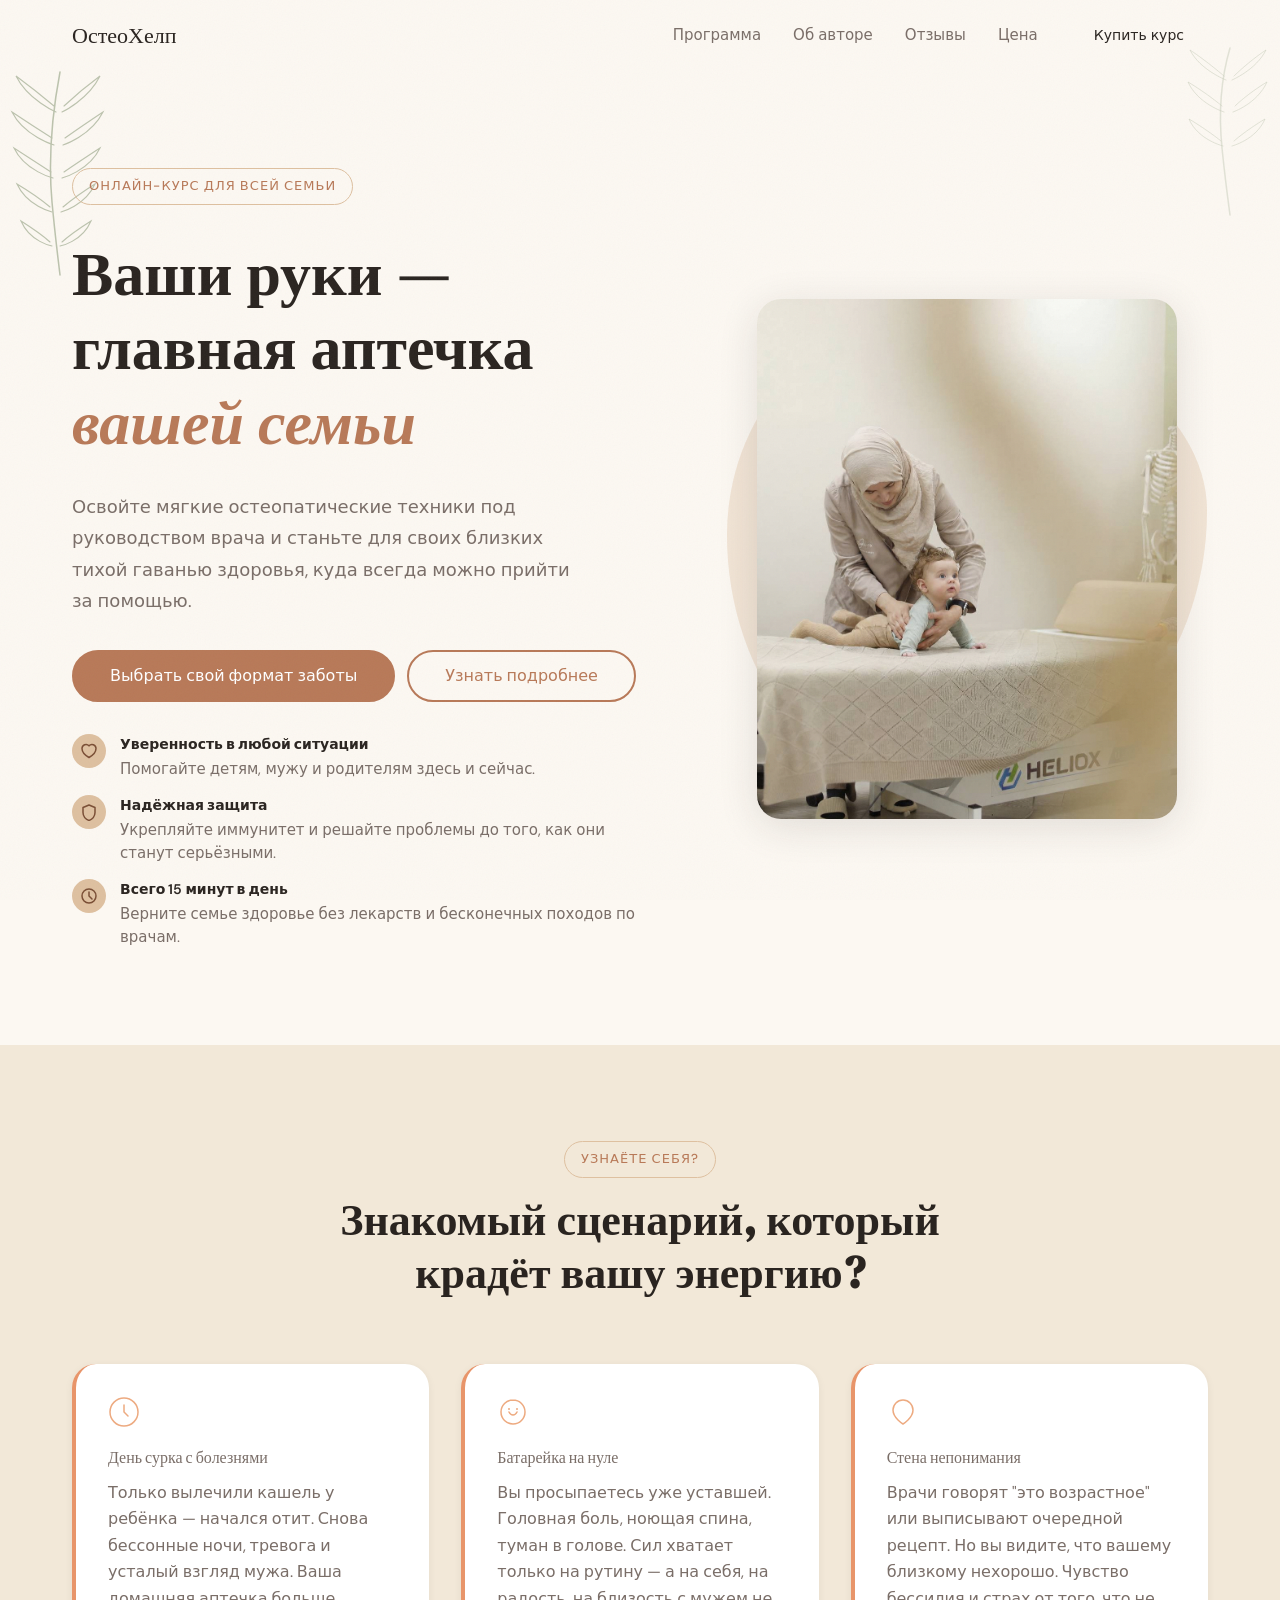
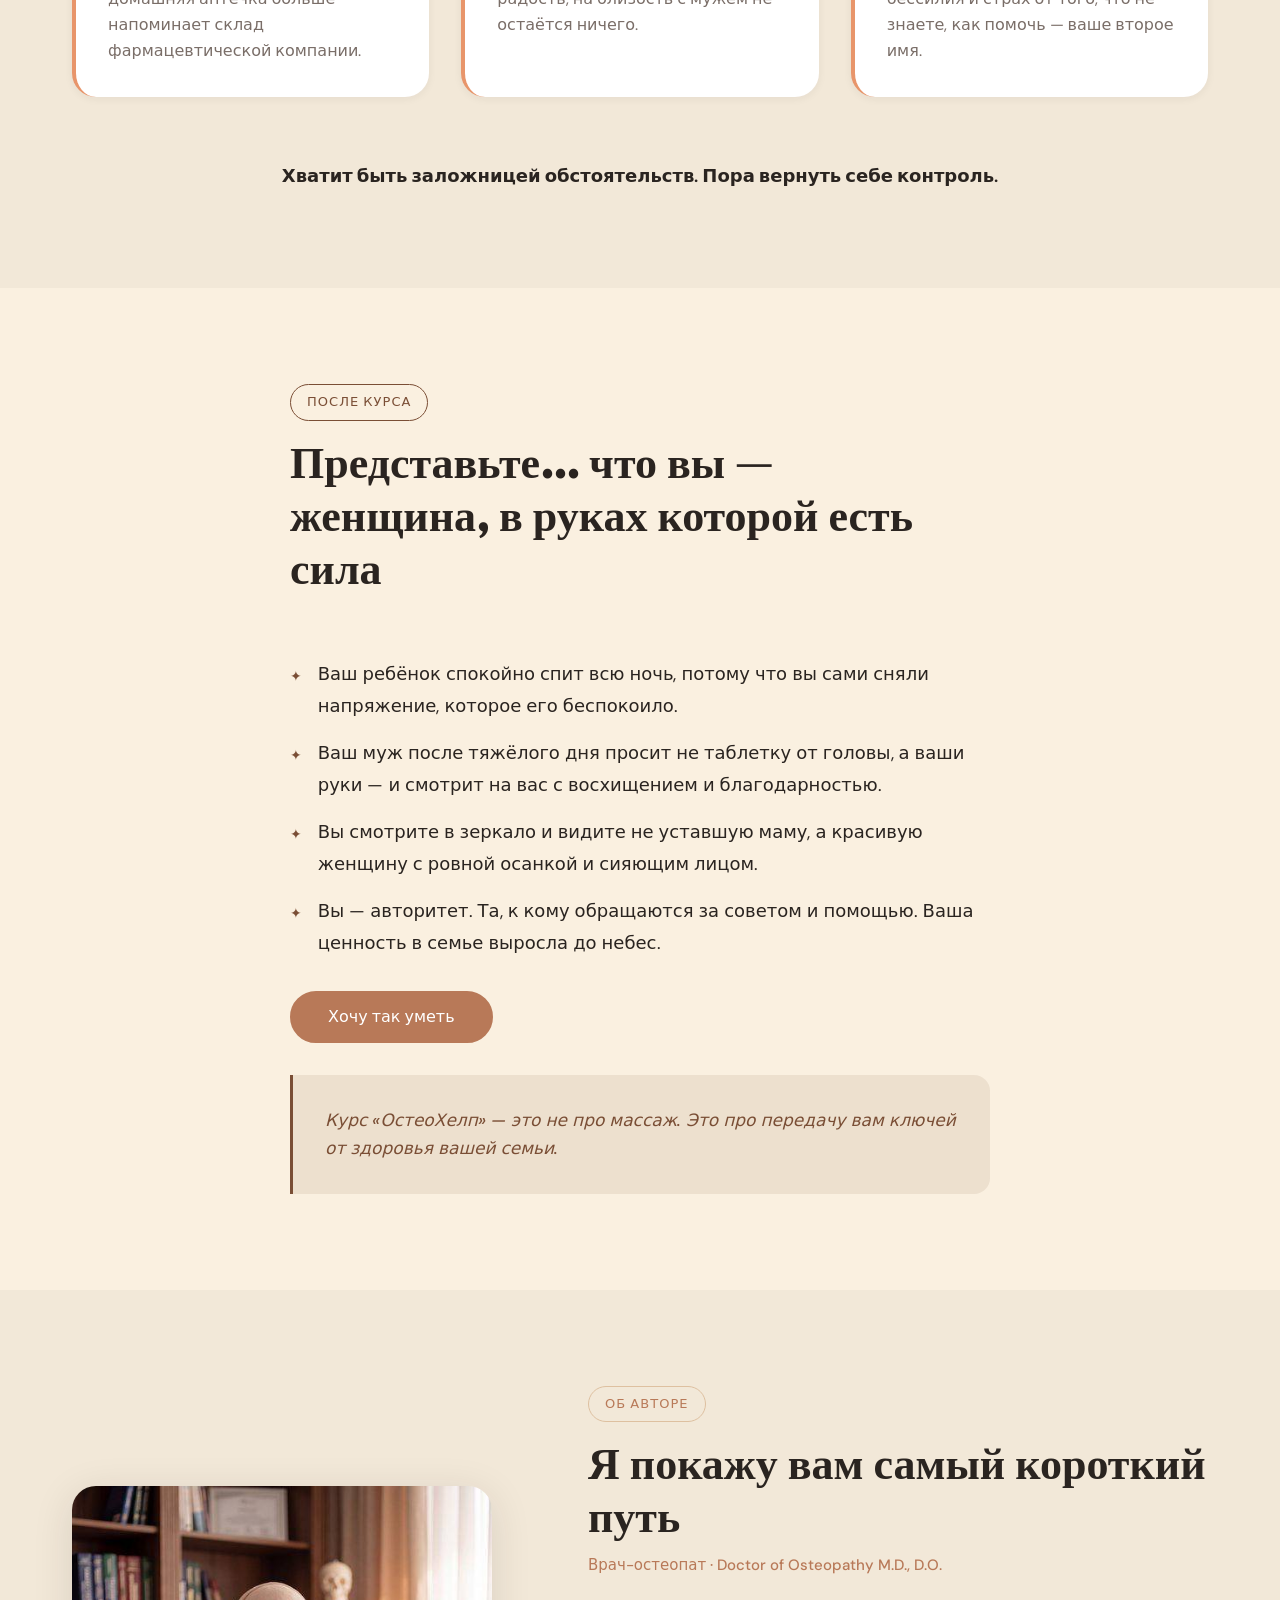
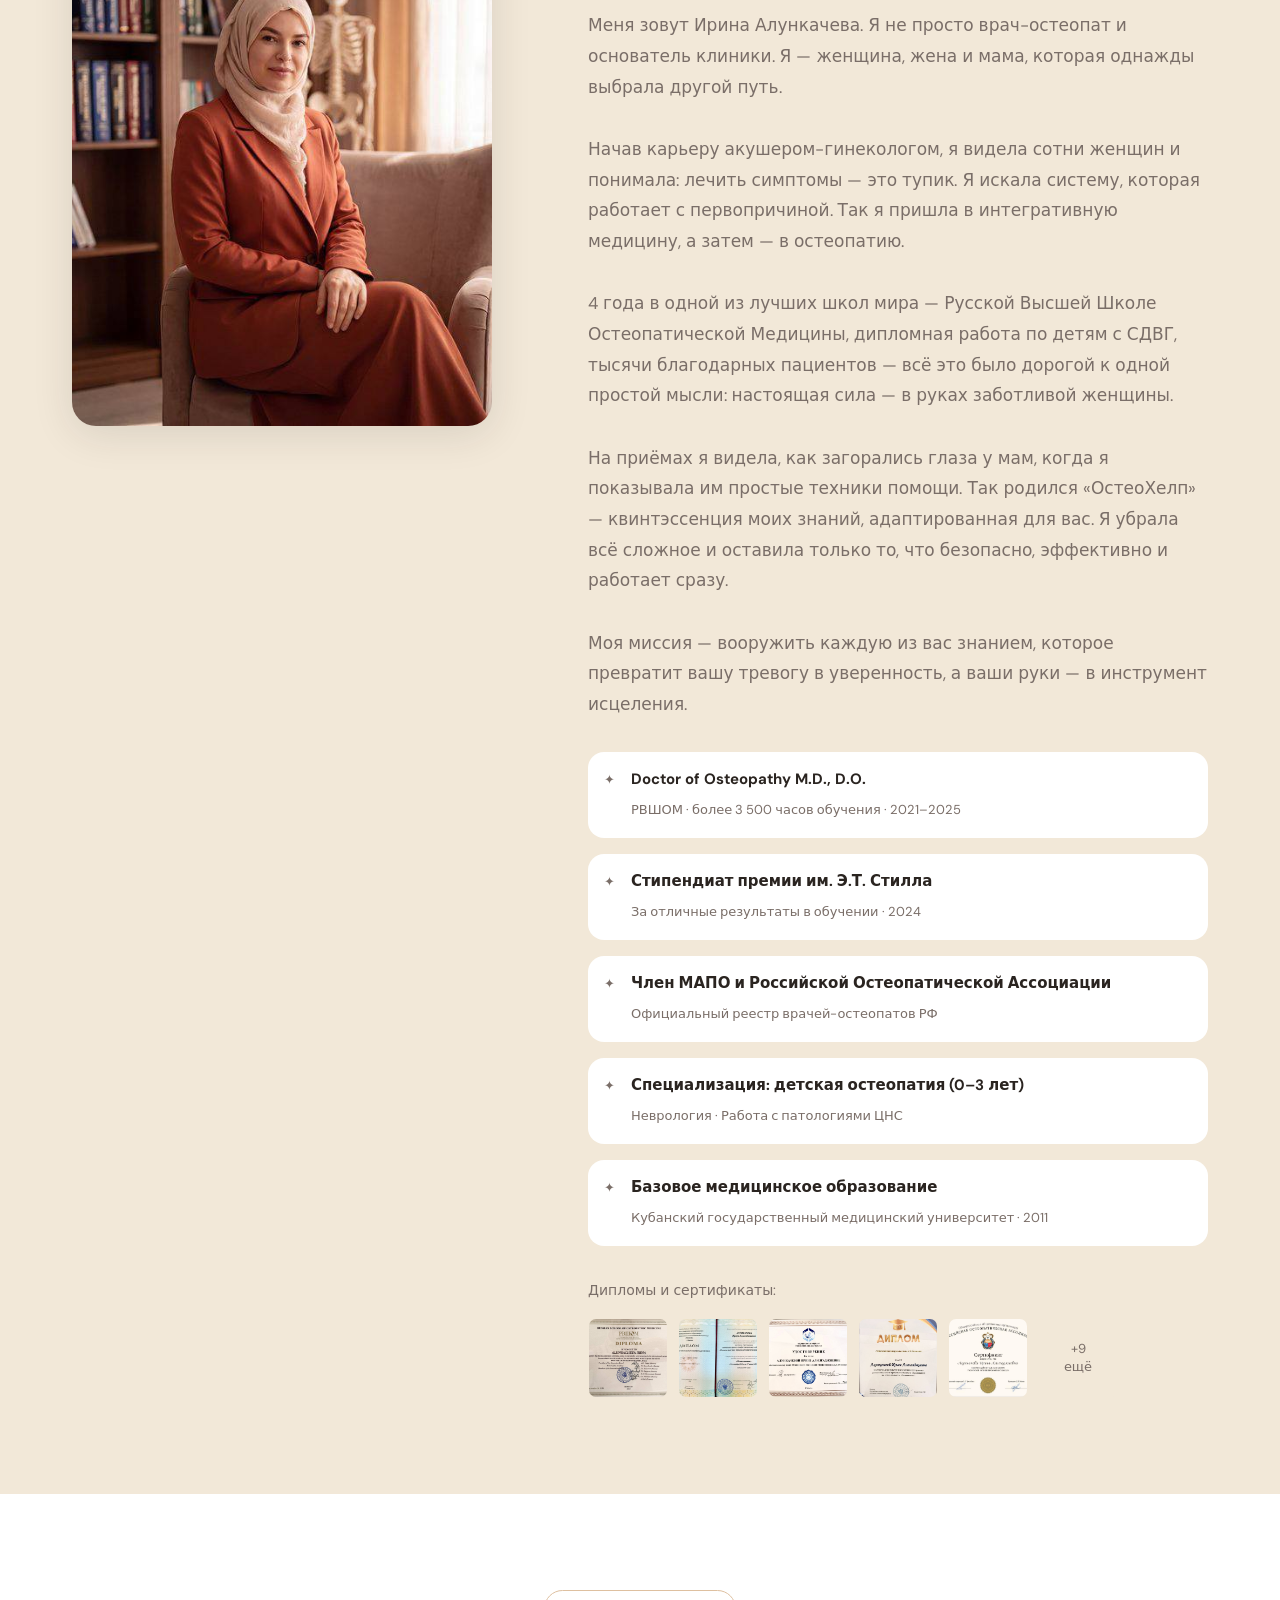
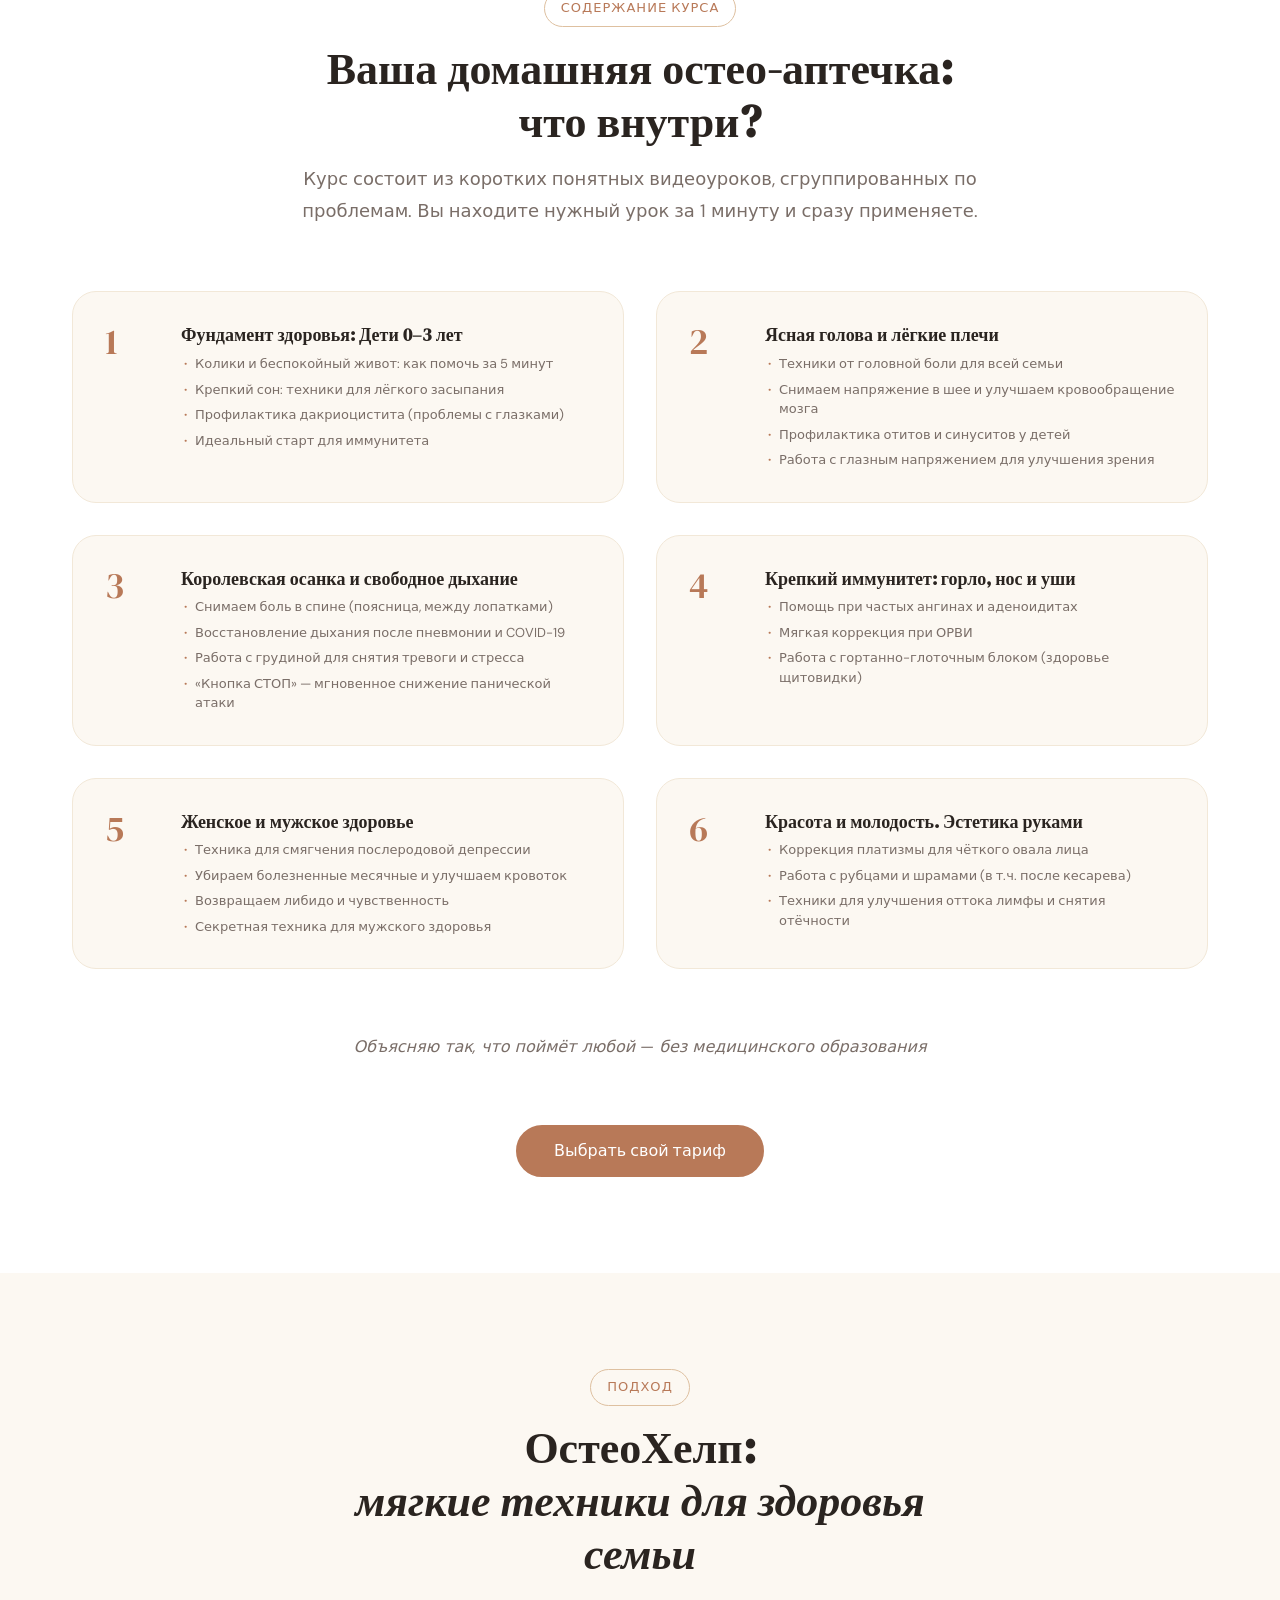
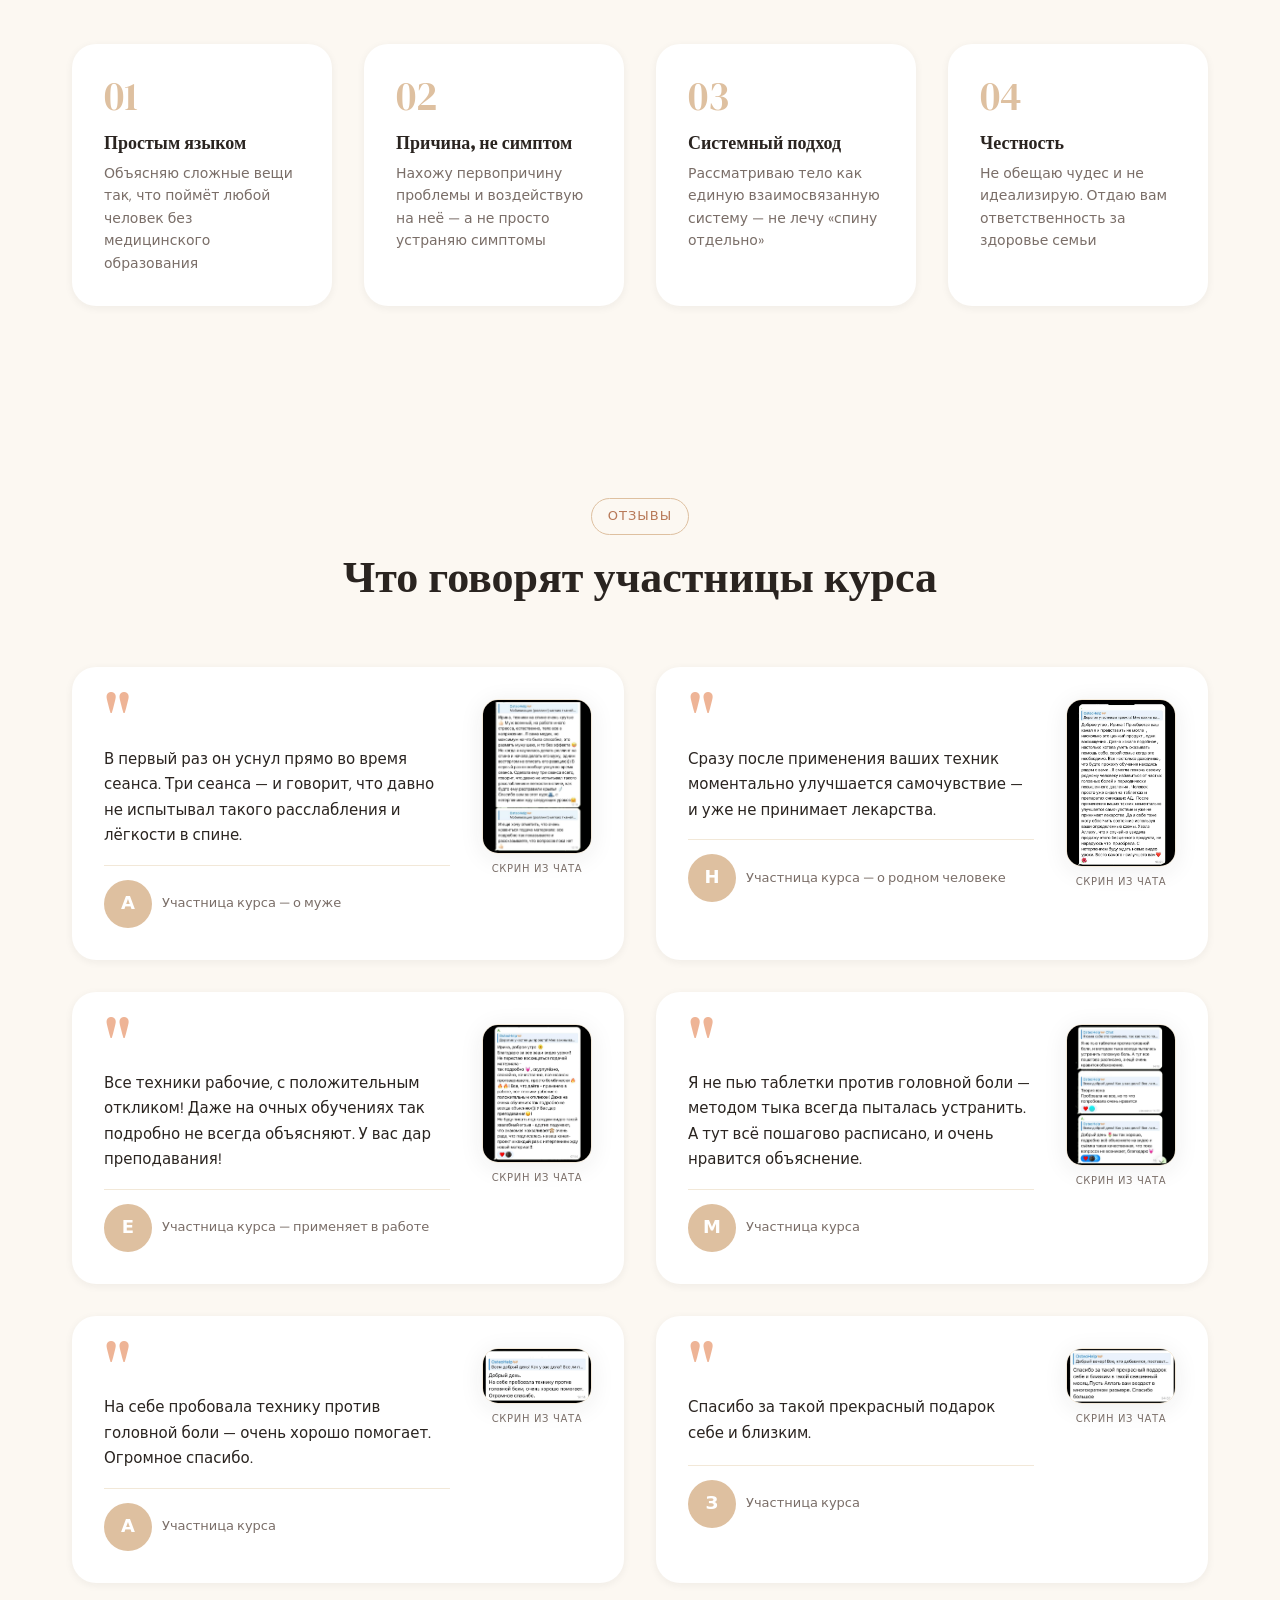
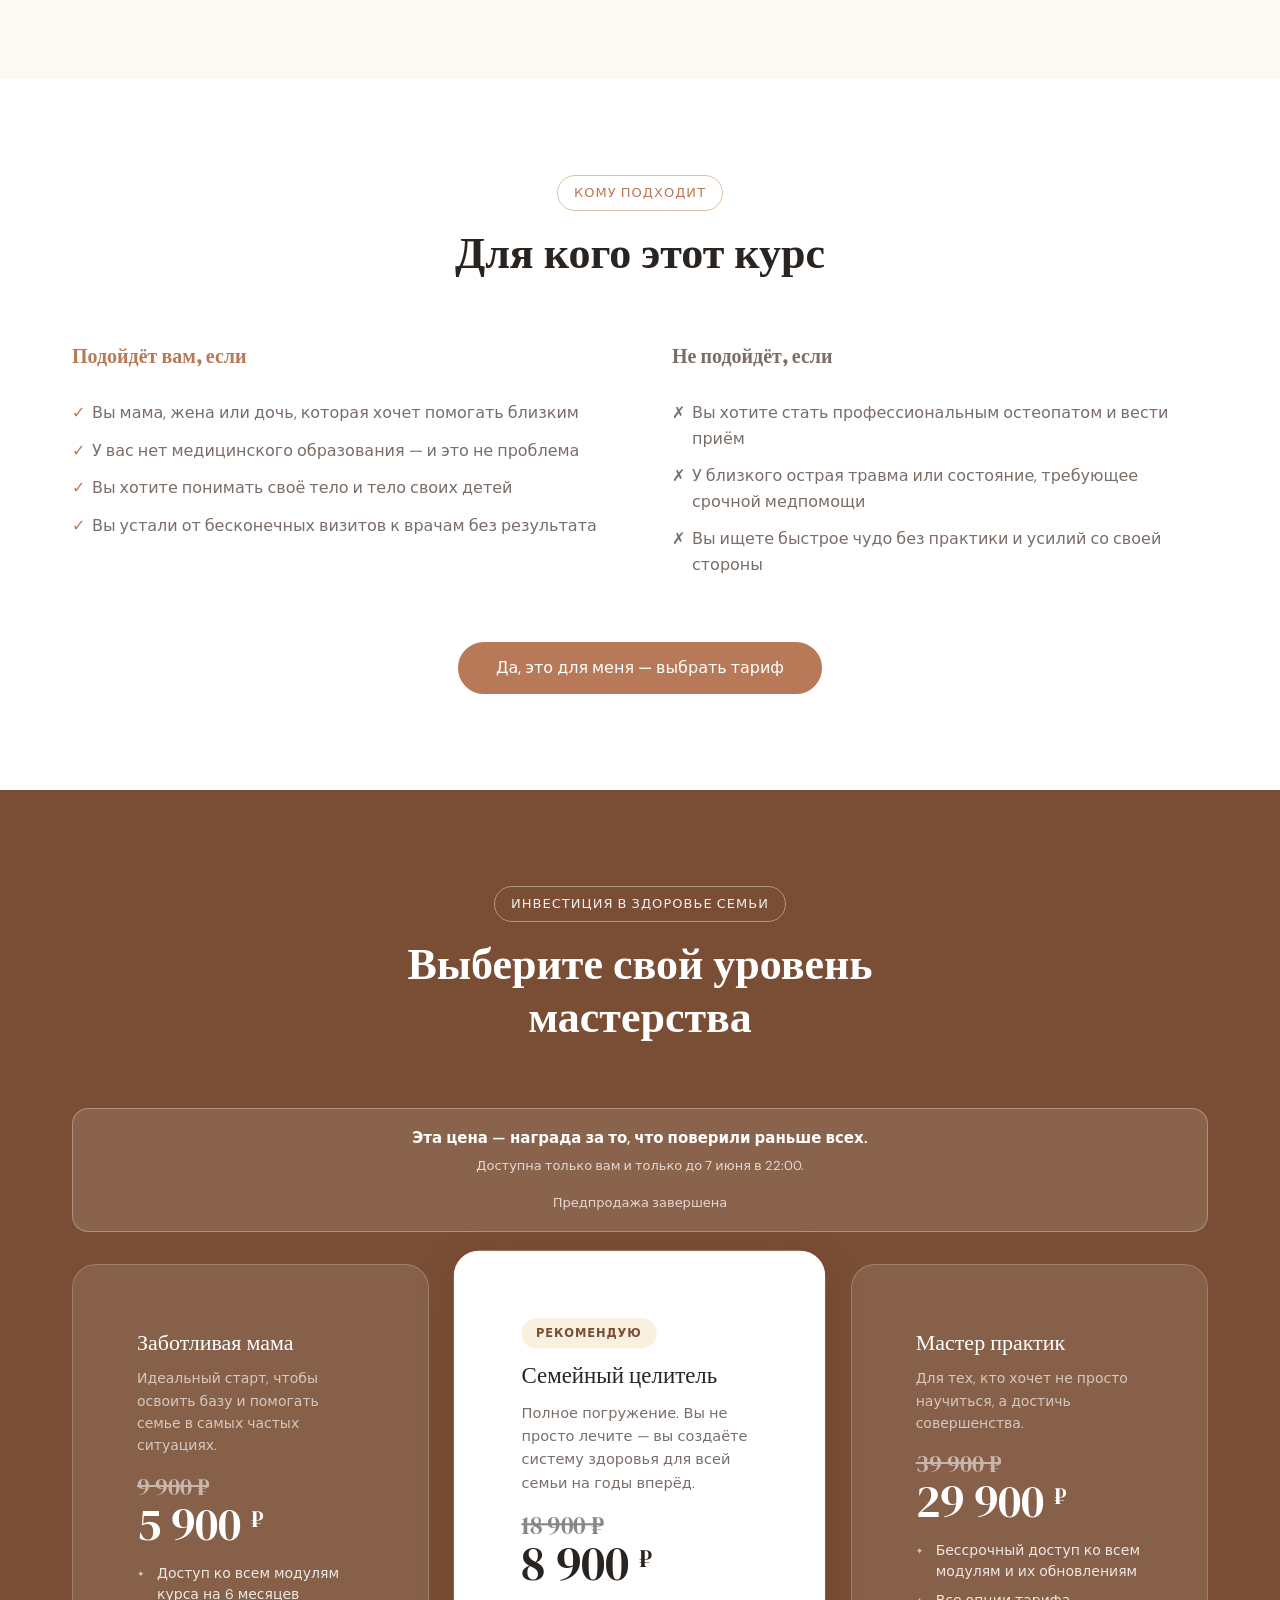
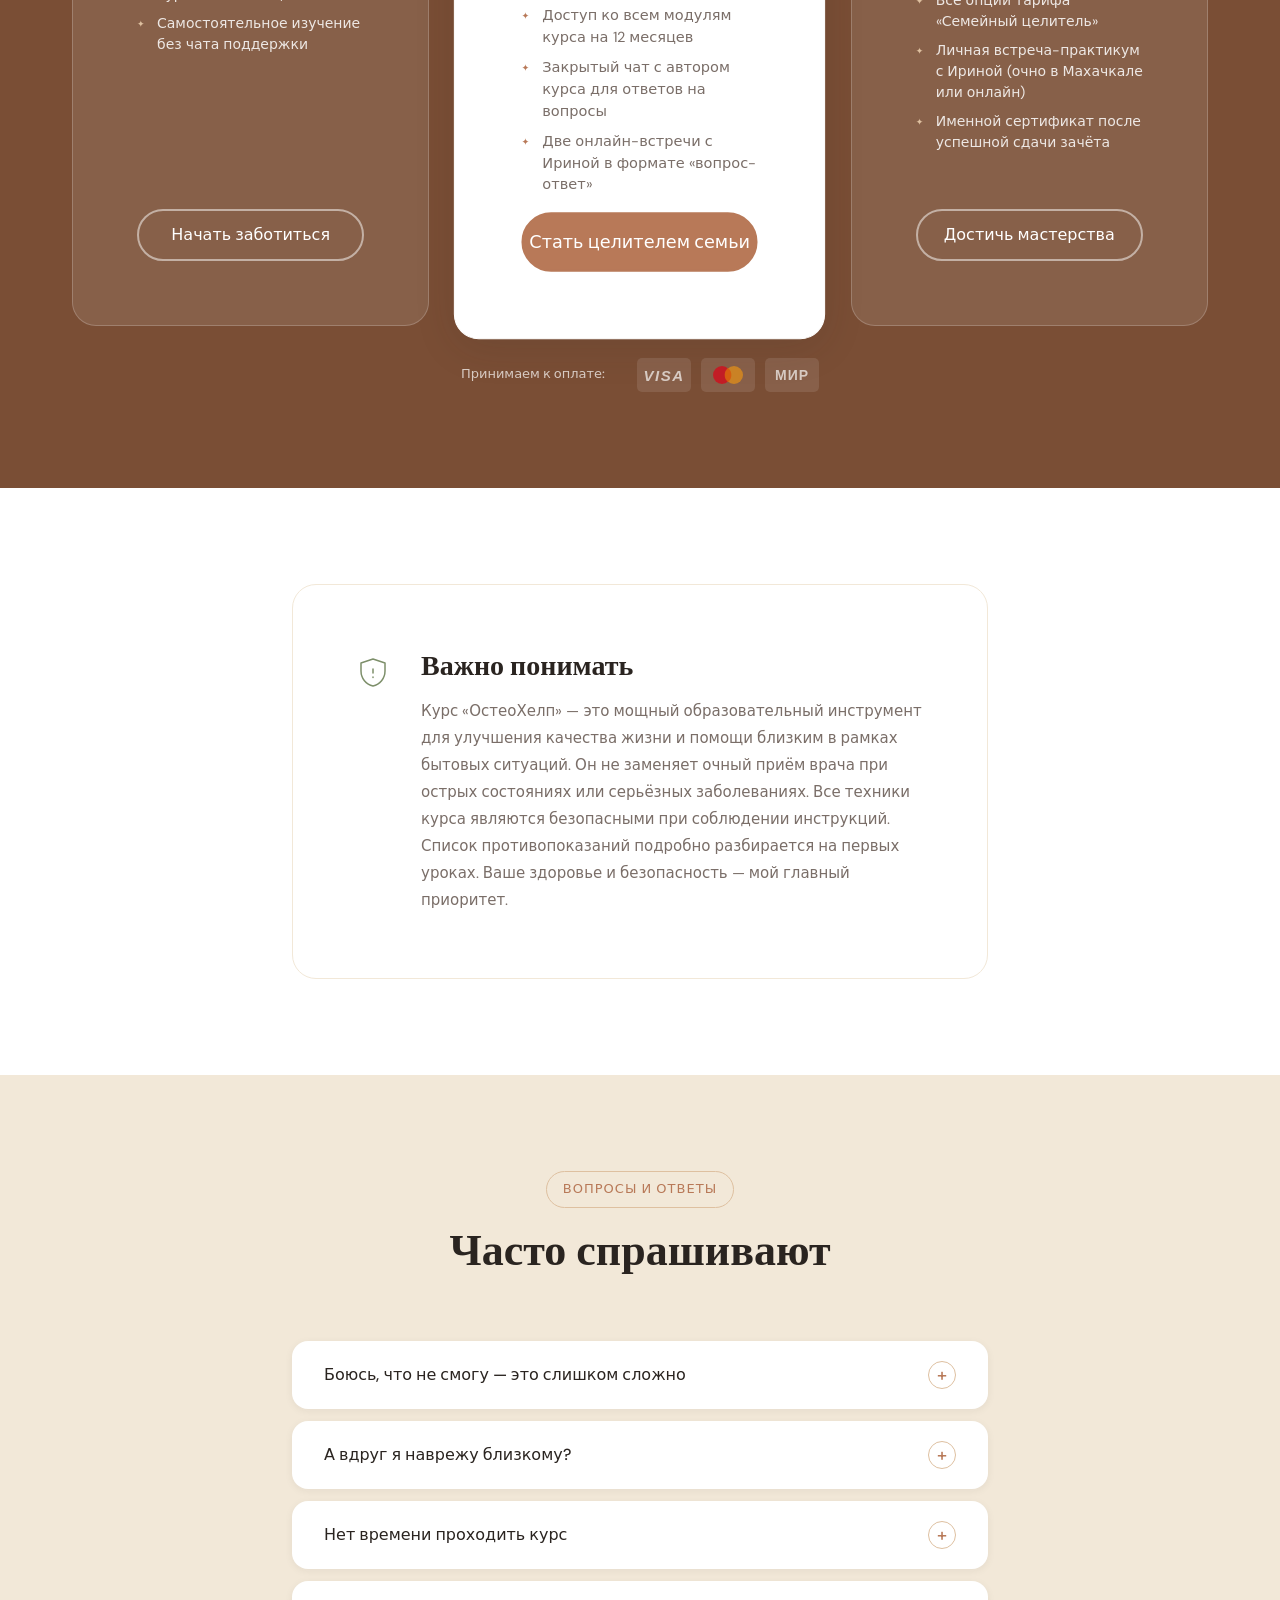
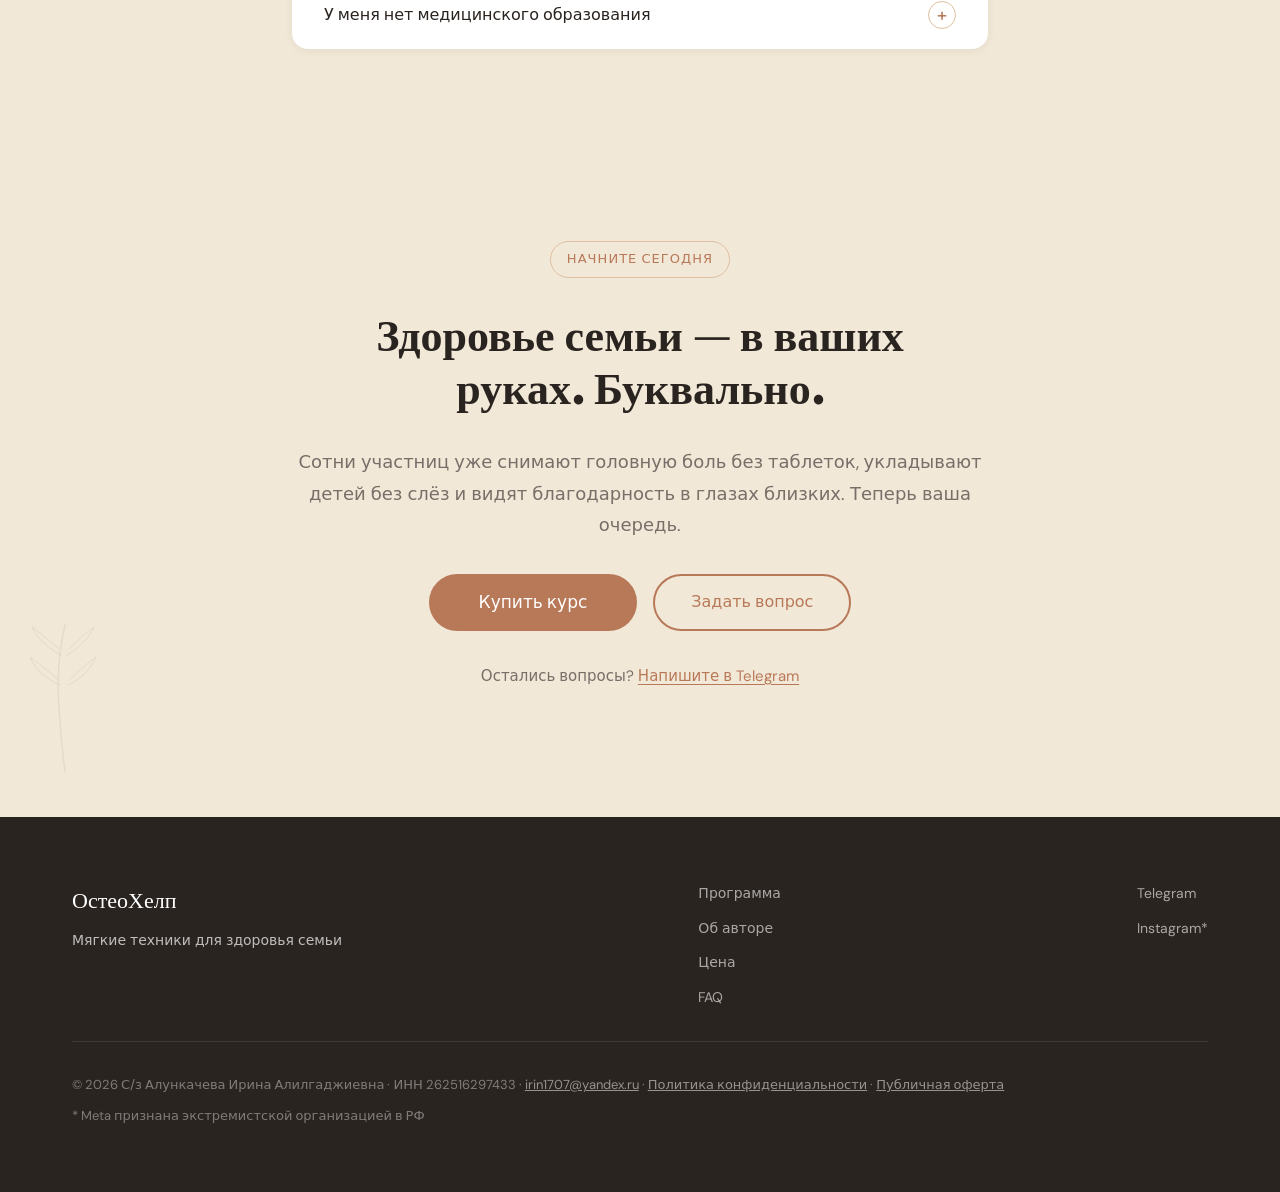
==== commit ecd4e1dd: "Add countdown timer to presale banner (deadline: June 7 22:00 MSK)" ====
--- a/presale.html
+++ b/presale.html
@@ -563,7 +563,28 @@
         <!-- ПРЕДПРОДАЖНЫЙ БАННЕР -->
         <div class="fade-up" style="background:rgba(255,255,255,.12);border:1px solid rgba(255,255,255,.3);border-radius:var(--r-md);padding:var(--space-sm) var(--space-md);text-align:center;margin-bottom:var(--space-md);">
             <p style="color:var(--white);font-size:15px;font-weight:600;margin-bottom:4px;">Эта цена — награда за то, что поверили раньше всех.</p>
-            <p style="color:rgba(255,255,255,.75);font-size:13px;">Доступна только вам и только до 7 июня в 22:00.</p>
+            <p style="color:rgba(255,255,255,.75);font-size:13px;margin-bottom:14px;">Доступна только вам и только до 7 июня в 22:00.</p>
+            <div id="presale-countdown" style="display:flex;justify-content:center;align-items:flex-start;gap:8px;">
+                <div style="text-align:center;min-width:44px;">
+                    <div id="cd-days" style="font-size:28px;font-weight:700;color:var(--white);line-height:1;">00</div>
+                    <div style="font-size:10px;color:rgba(255,255,255,.55);text-transform:uppercase;letter-spacing:.06em;margin-top:3px;">дней</div>
+                </div>
+                <div style="color:rgba(255,255,255,.35);font-size:22px;font-weight:300;line-height:1;padding-top:2px;">:</div>
+                <div style="text-align:center;min-width:44px;">
+                    <div id="cd-hours" style="font-size:28px;font-weight:700;color:var(--white);line-height:1;">00</div>
+                    <div style="font-size:10px;color:rgba(255,255,255,.55);text-transform:uppercase;letter-spacing:.06em;margin-top:3px;">часов</div>
+                </div>
+                <div style="color:rgba(255,255,255,.35);font-size:22px;font-weight:300;line-height:1;padding-top:2px;">:</div>
+                <div style="text-align:center;min-width:44px;">
+                    <div id="cd-mins" style="font-size:28px;font-weight:700;color:var(--white);line-height:1;">00</div>
+                    <div style="font-size:10px;color:rgba(255,255,255,.55);text-transform:uppercase;letter-spacing:.06em;margin-top:3px;">минут</div>
+                </div>
+                <div style="color:rgba(255,255,255,.35);font-size:22px;font-weight:300;line-height:1;padding-top:2px;">:</div>
+                <div style="text-align:center;min-width:44px;">
+                    <div id="cd-secs" style="font-size:28px;font-weight:700;color:var(--white);line-height:1;">00</div>
+                    <div style="font-size:10px;color:rgba(255,255,255,.55);text-transform:uppercase;letter-spacing:.06em;margin-top:3px;">секунд</div>
+                </div>
+            </div>
         </div>
         <div class="tariffs fade-up" id="tariffs">
             <!-- Тариф 1 -->
@@ -831,5 +852,29 @@
 </div>
 
 <script src="js/main.js"></script>
+<script>
+(function () {
+    var deadline = new Date('2026-06-07T22:00:00+03:00');
+    var dEl = document.getElementById('cd-days');
+    var hEl = document.getElementById('cd-hours');
+    var mEl = document.getElementById('cd-mins');
+    var sEl = document.getElementById('cd-secs');
+    if (!dEl) return;
+    function pad(n) { return n < 10 ? '0' + n : '' + n; }
+    function tick() {
+        var diff = deadline - Date.now();
+        if (diff <= 0) {
+            document.getElementById('presale-countdown').innerHTML = '<p style="color:rgba(255,255,255,.75);font-size:13px;margin:0;">Предпродажа завершена</p>';
+            return;
+        }
+        dEl.textContent = pad(Math.floor(diff / 86400000));
+        hEl.textContent = pad(Math.floor(diff % 86400000 / 3600000));
+        mEl.textContent = pad(Math.floor(diff % 3600000 / 60000));
+        sEl.textContent = pad(Math.floor(diff % 60000 / 1000));
+        setTimeout(tick, 1000);
+    }
+    tick();
+}());
+</script>
 </body>
 </html>
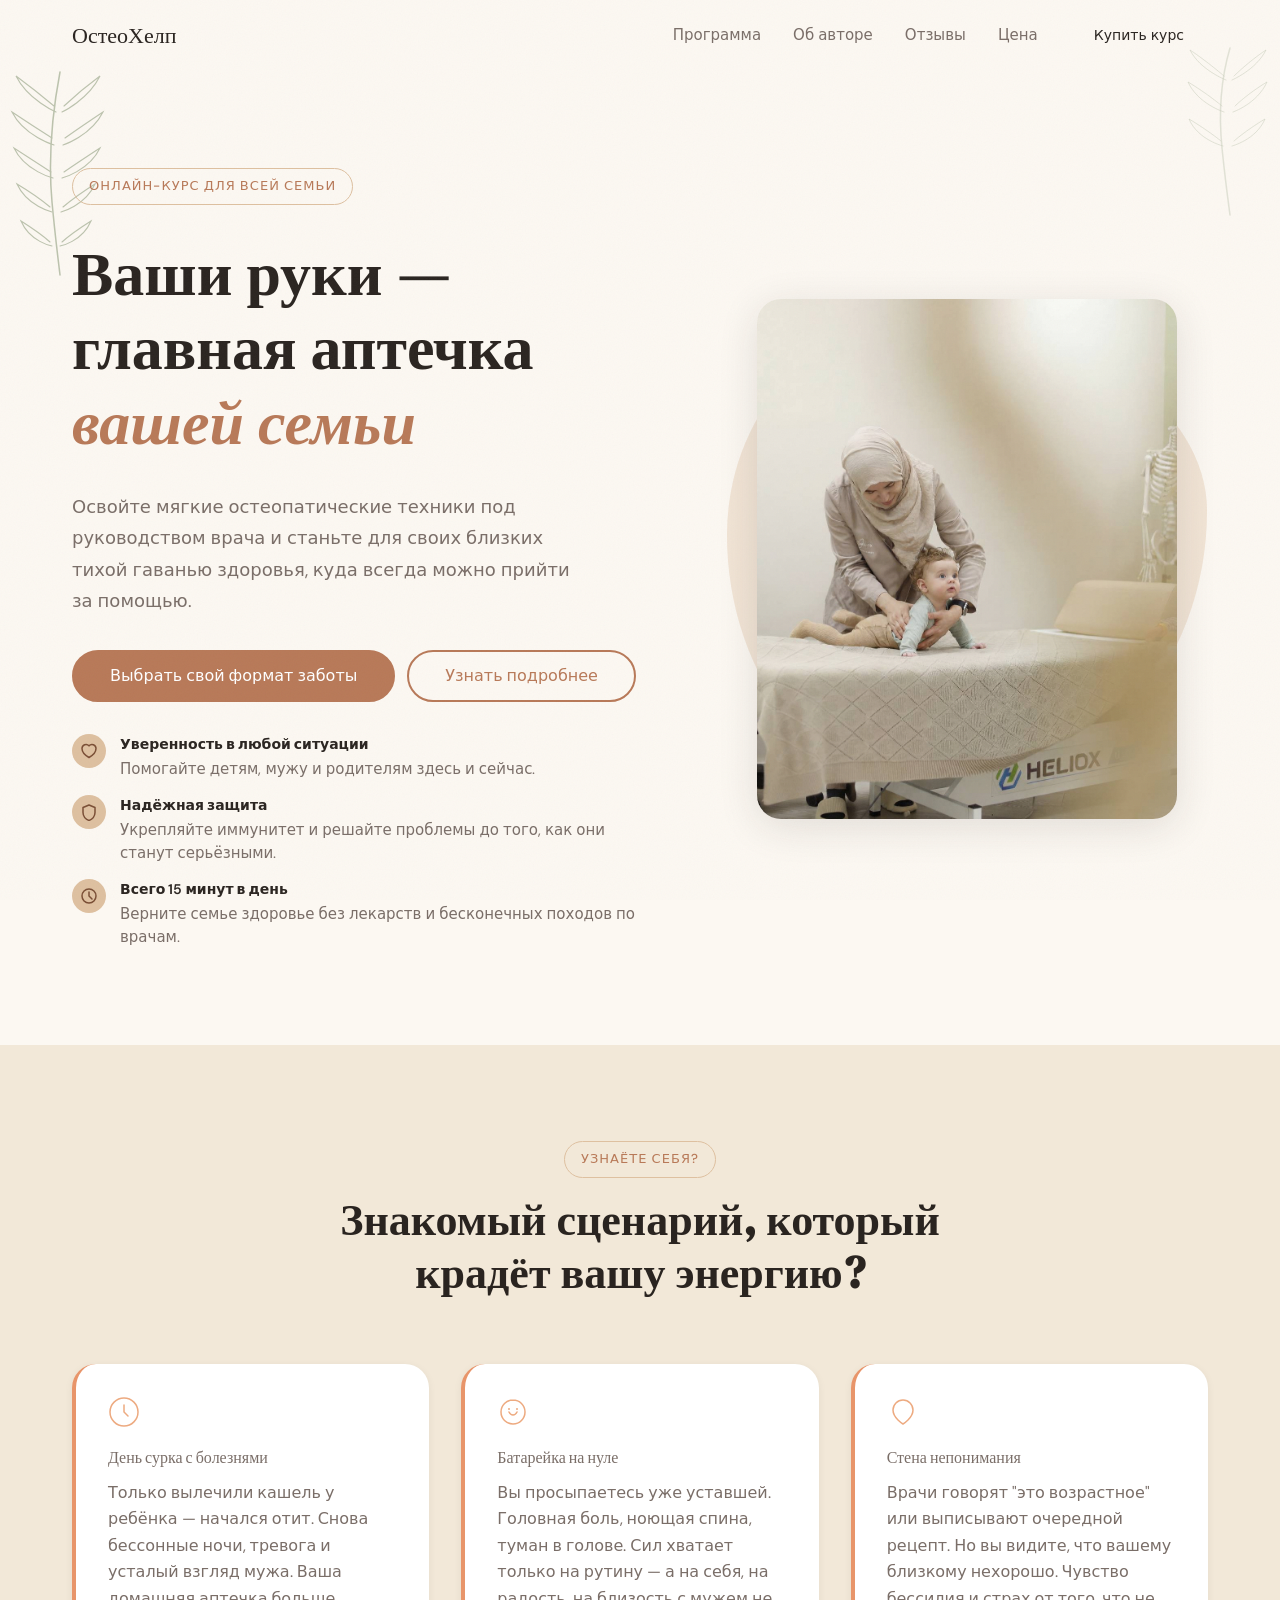
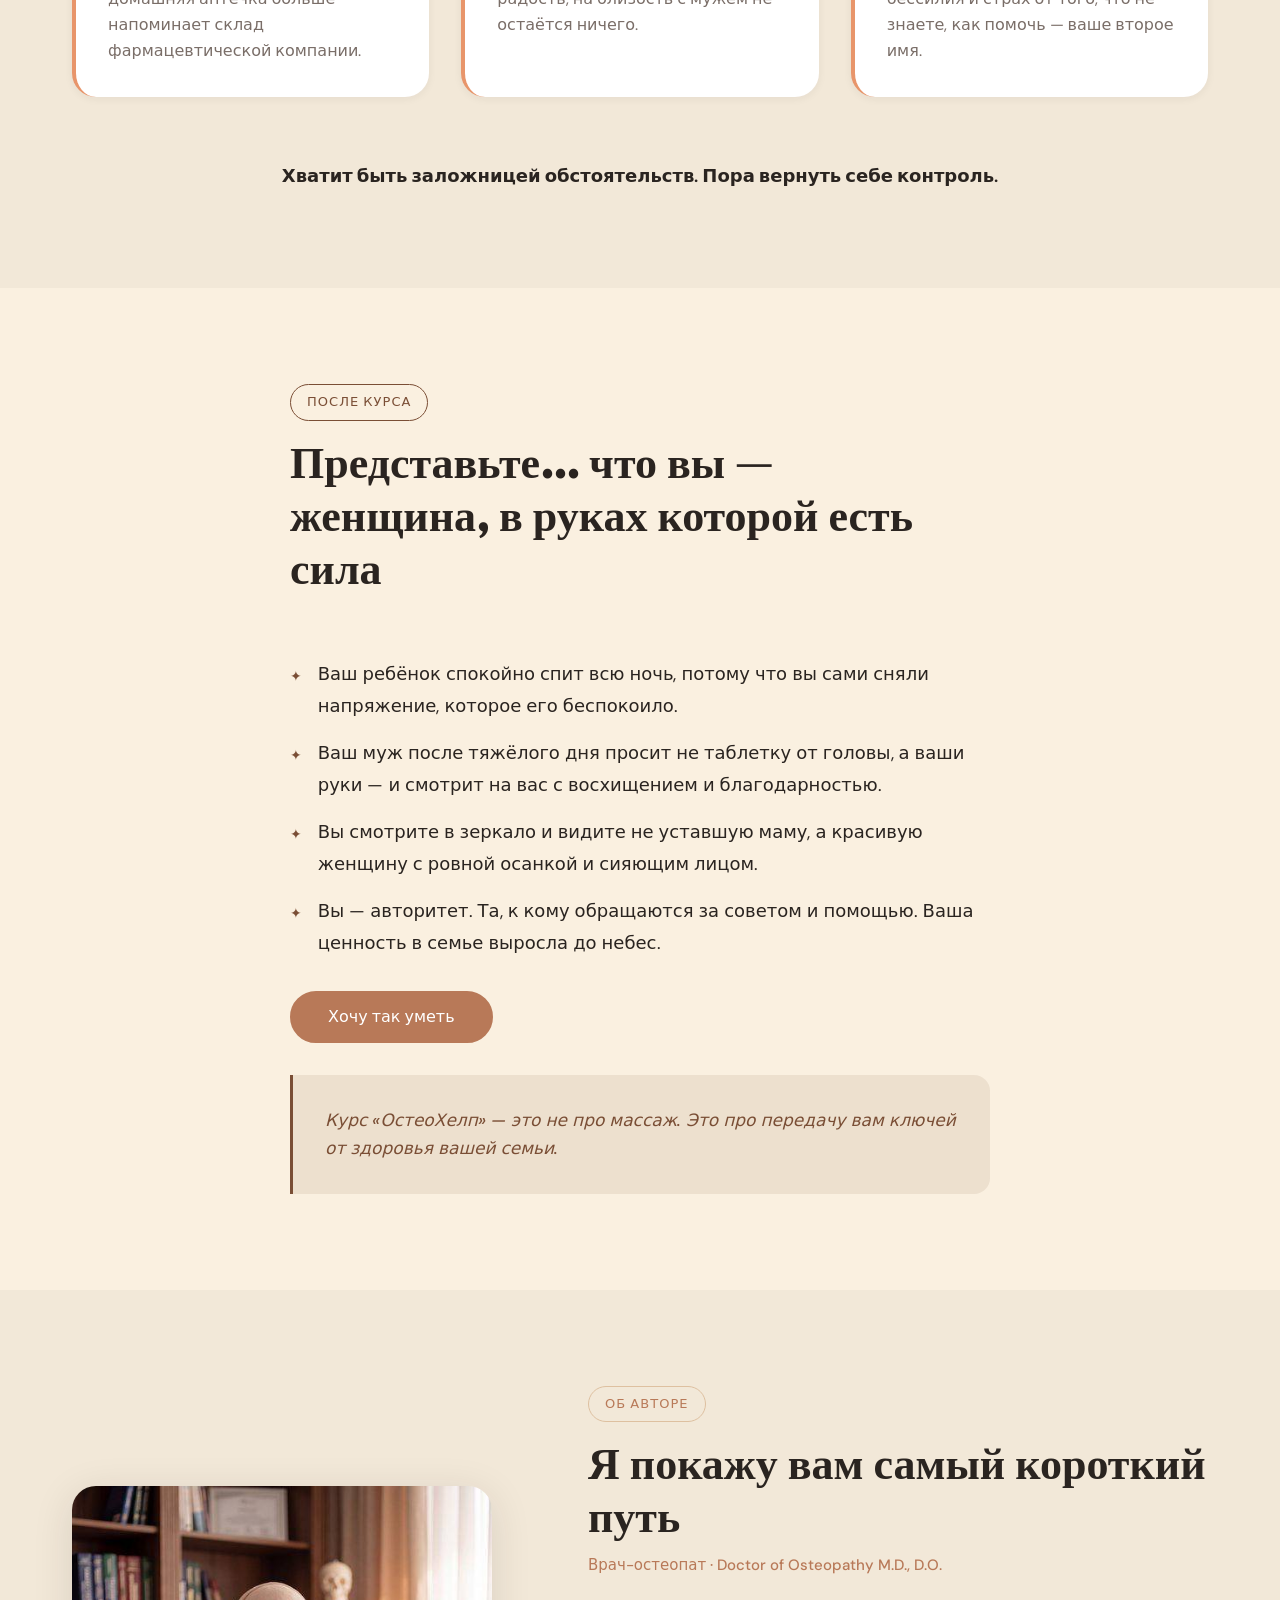
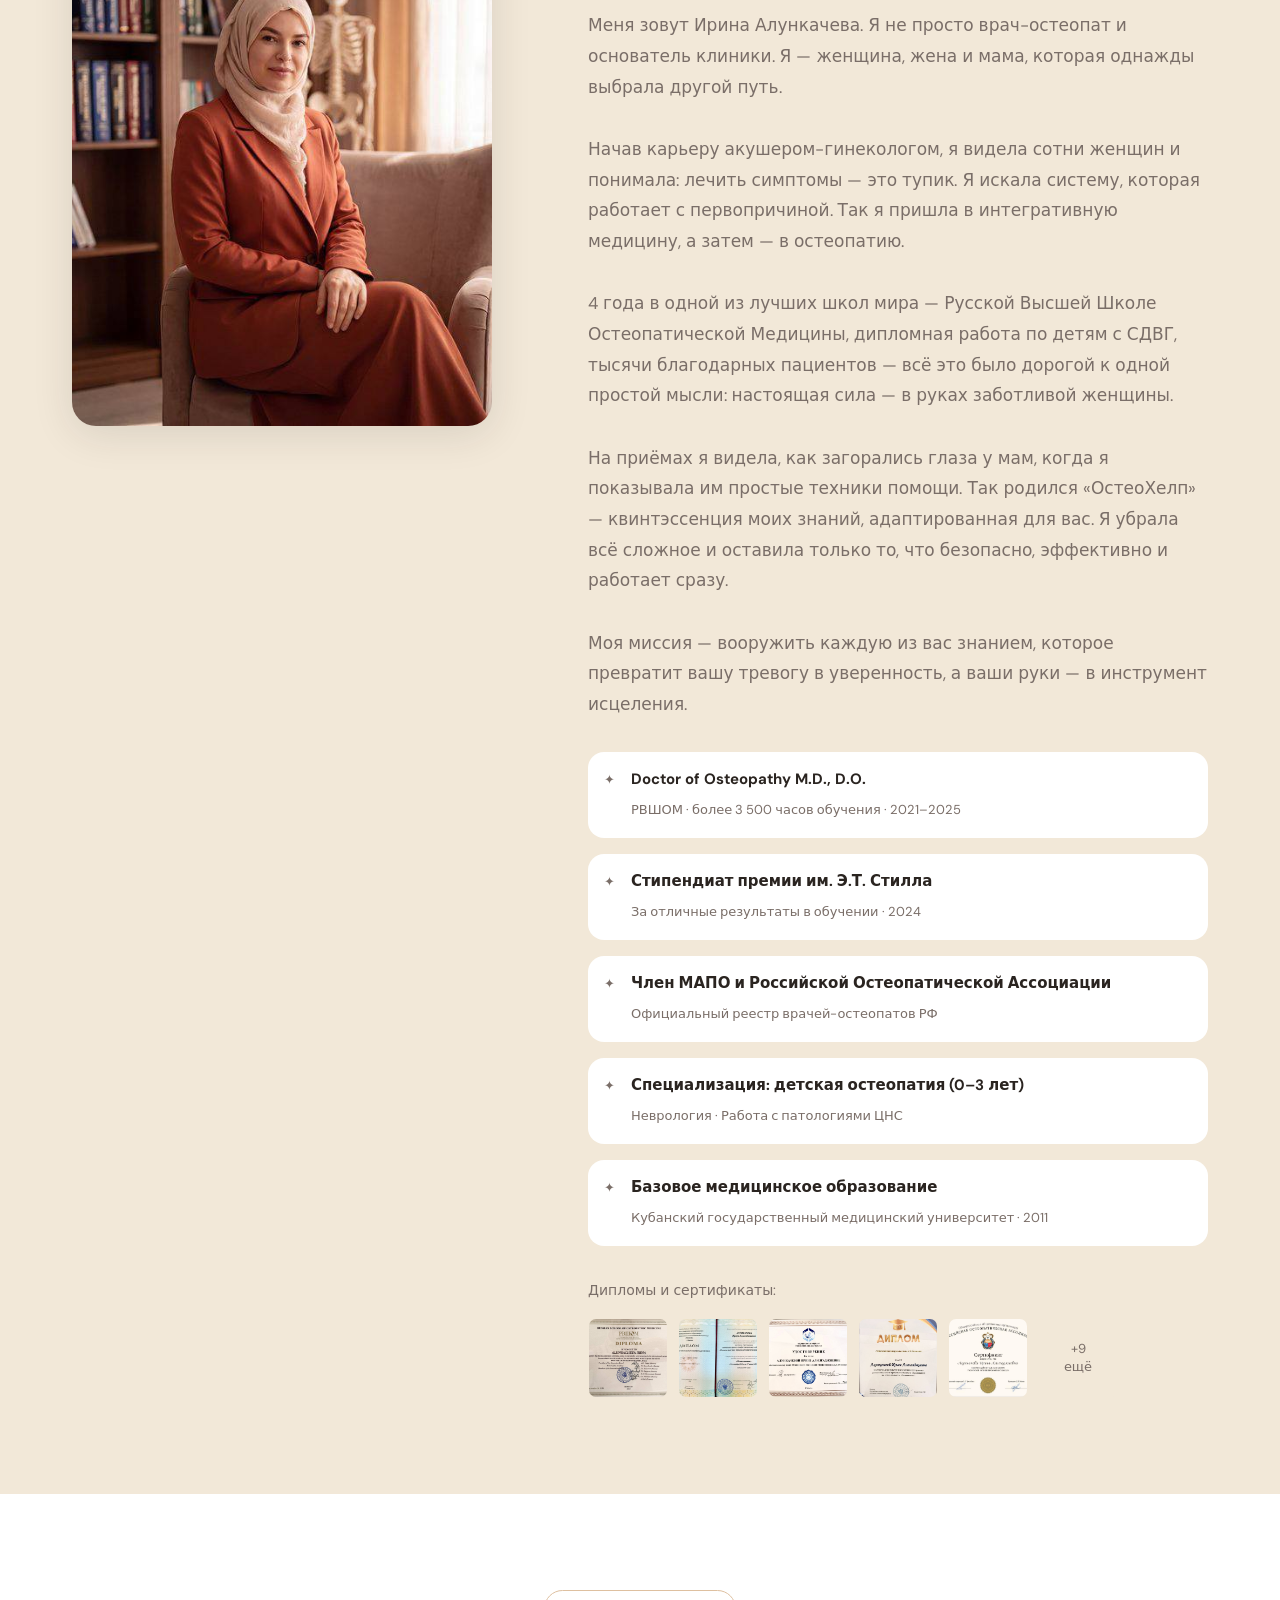
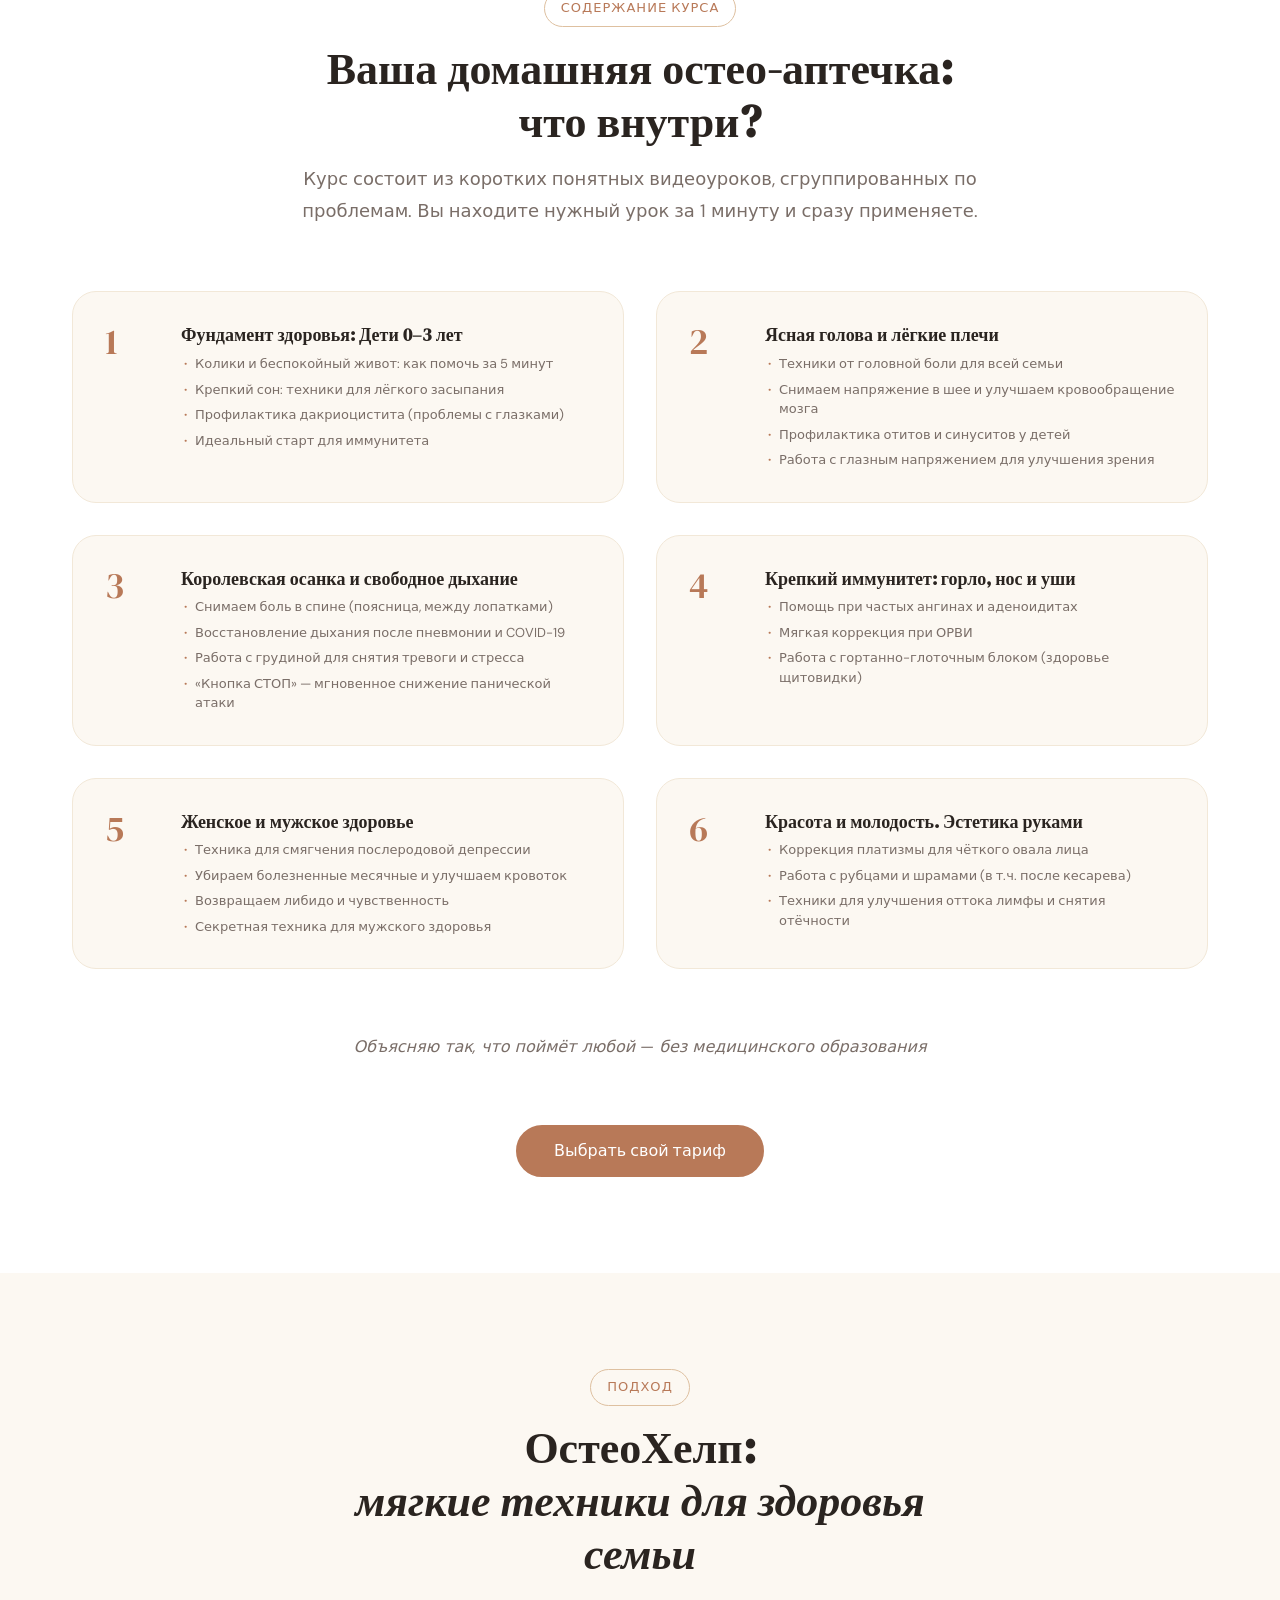
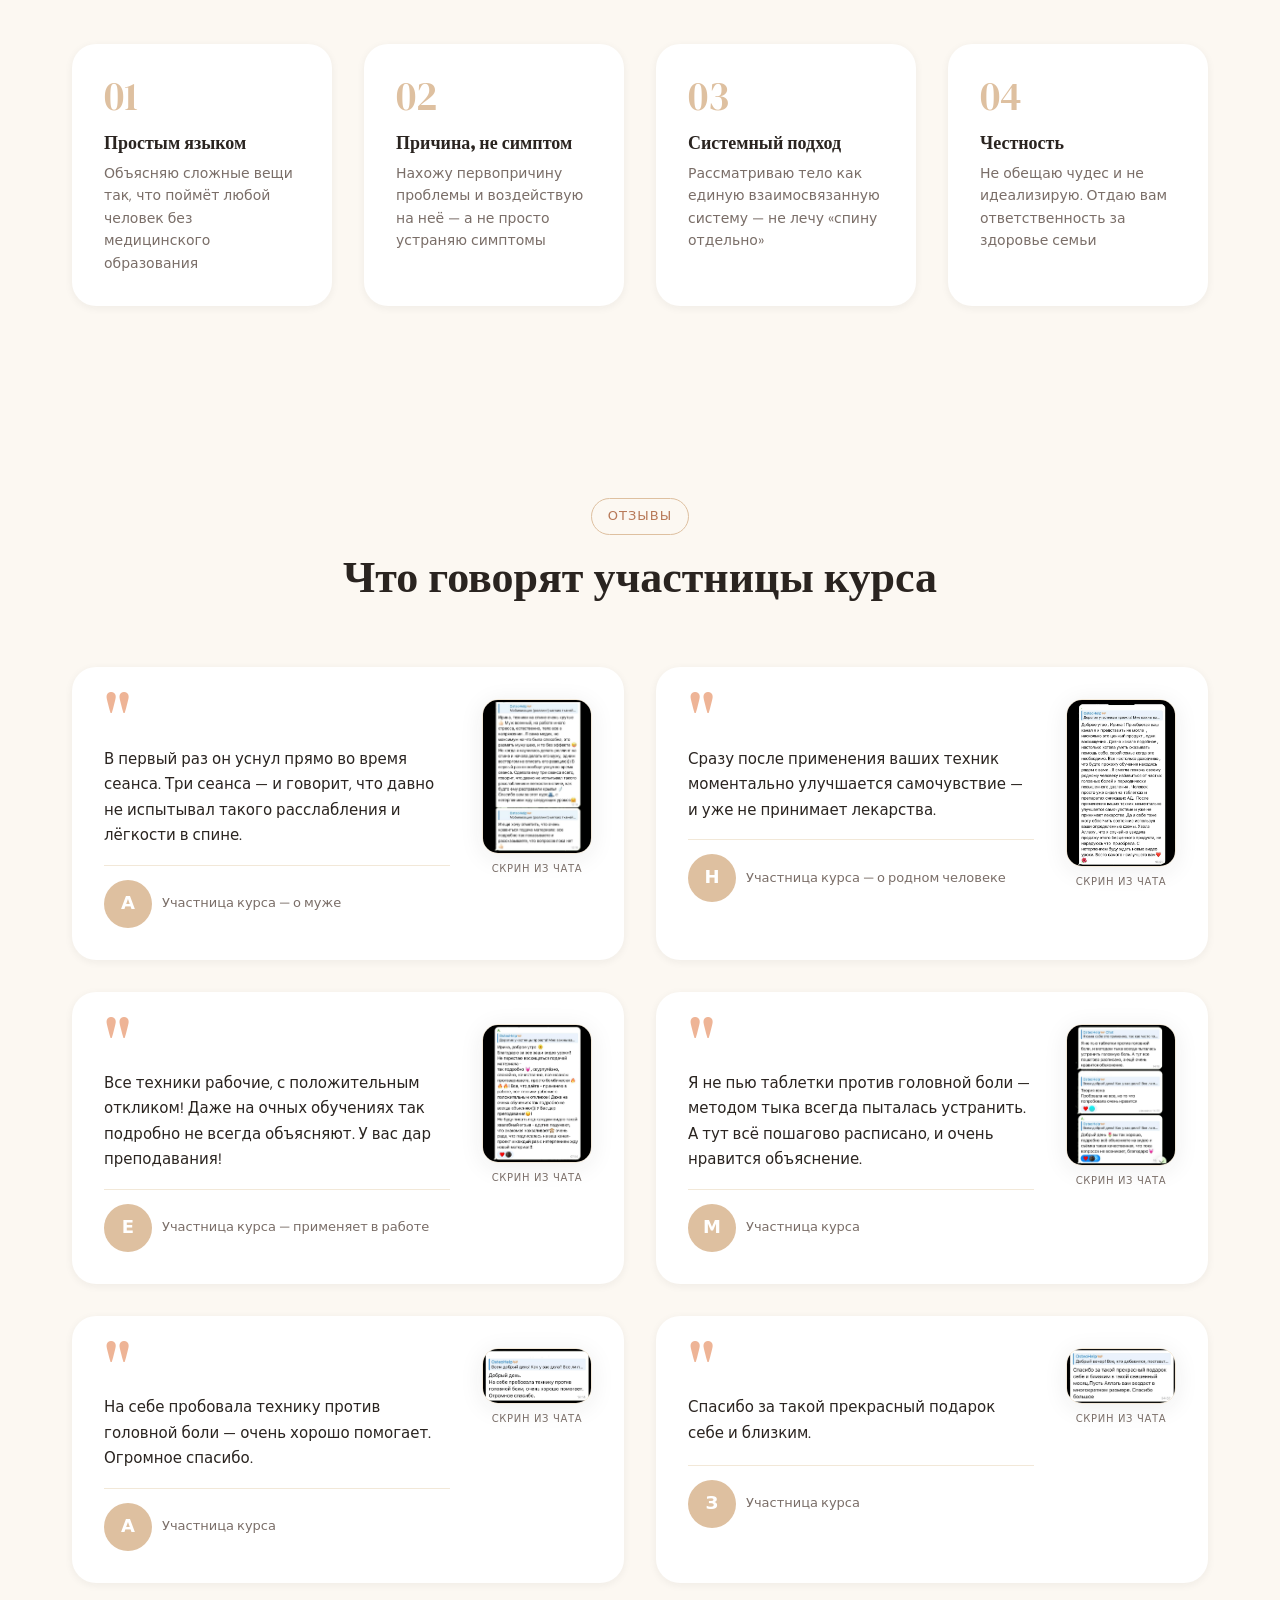
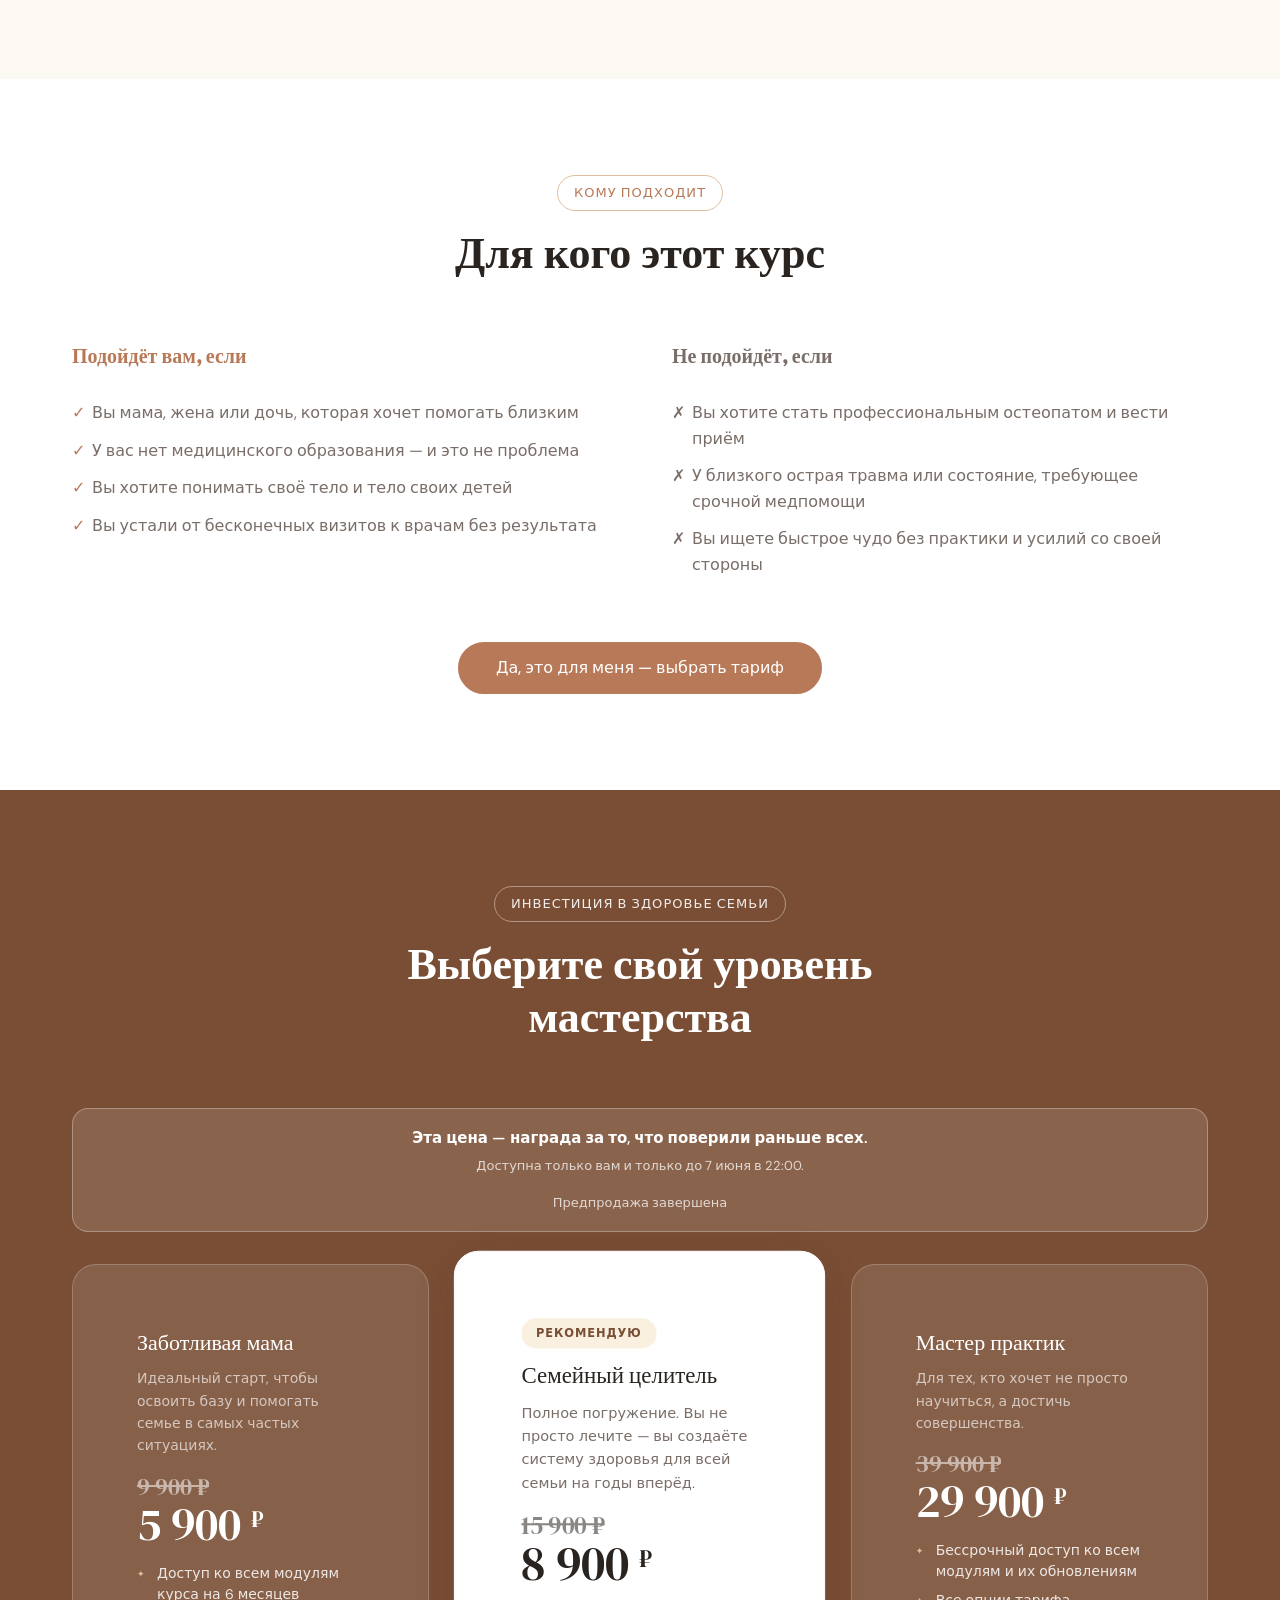
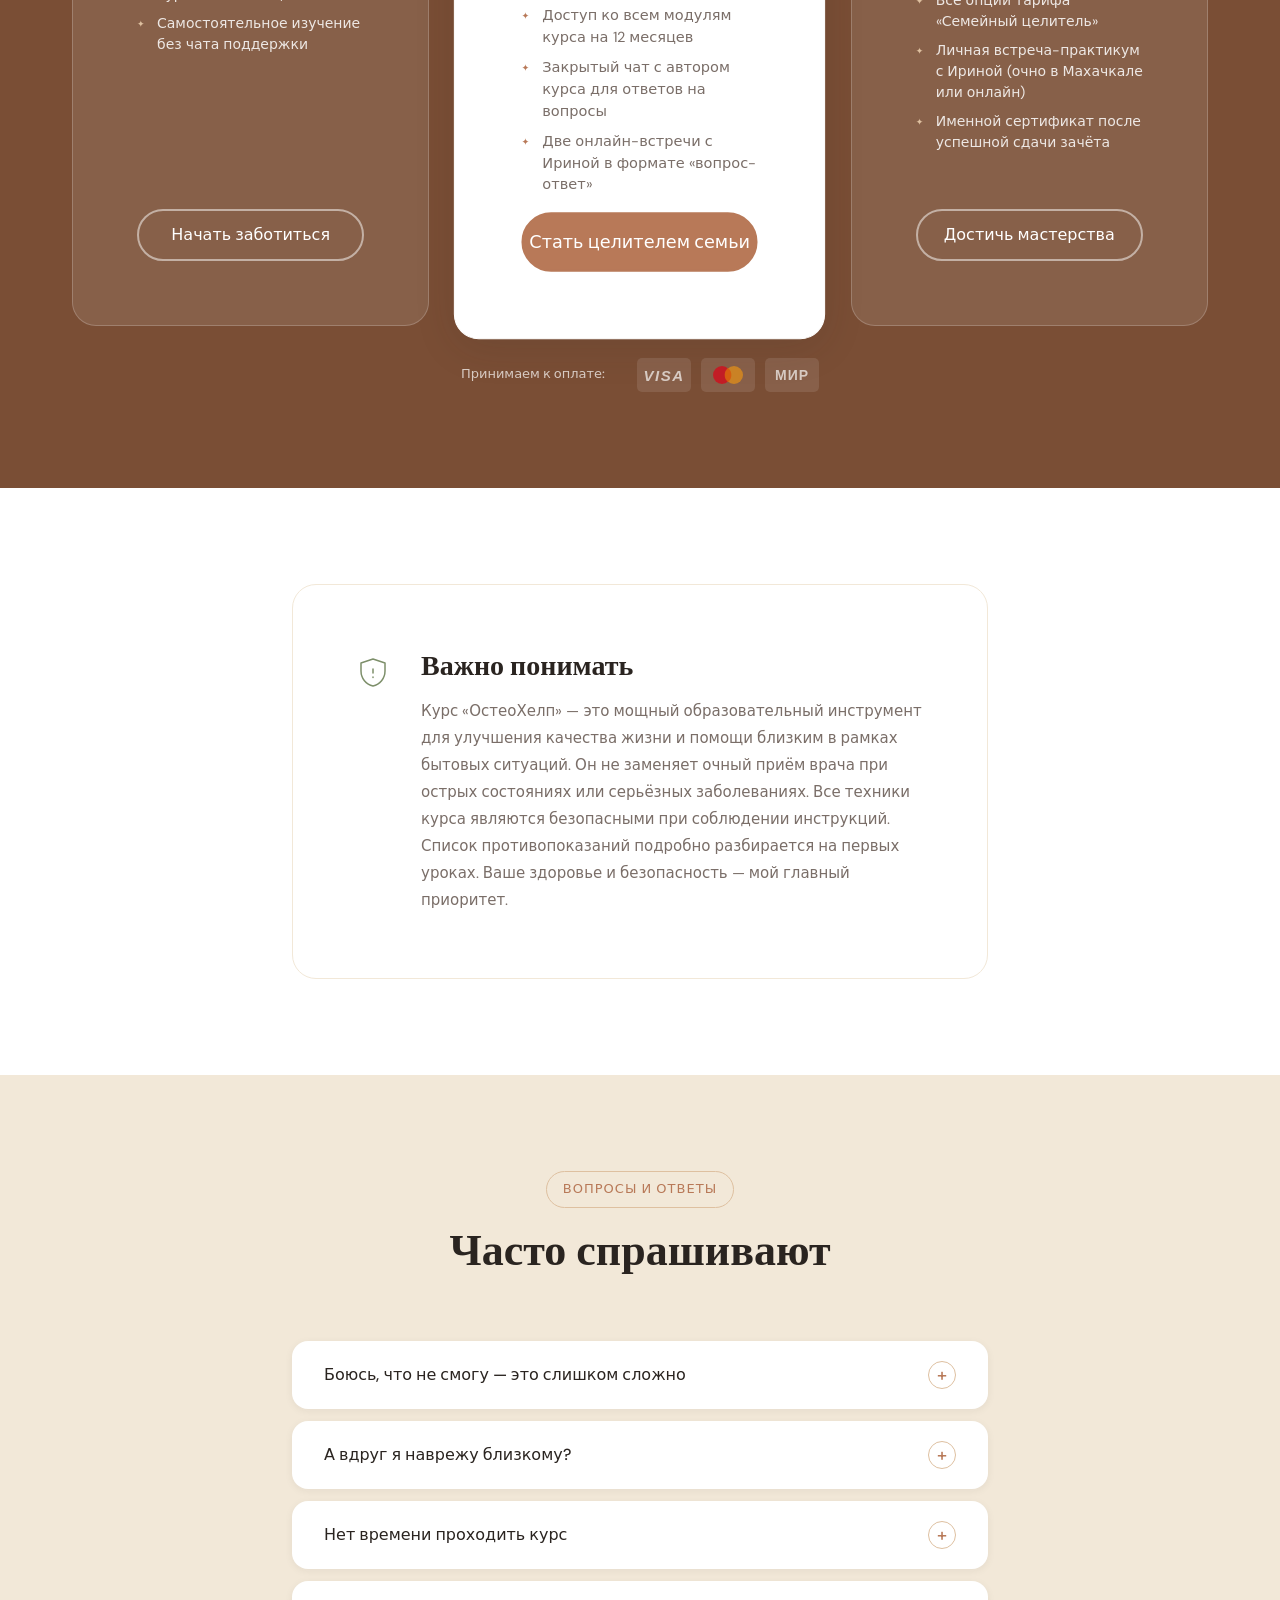
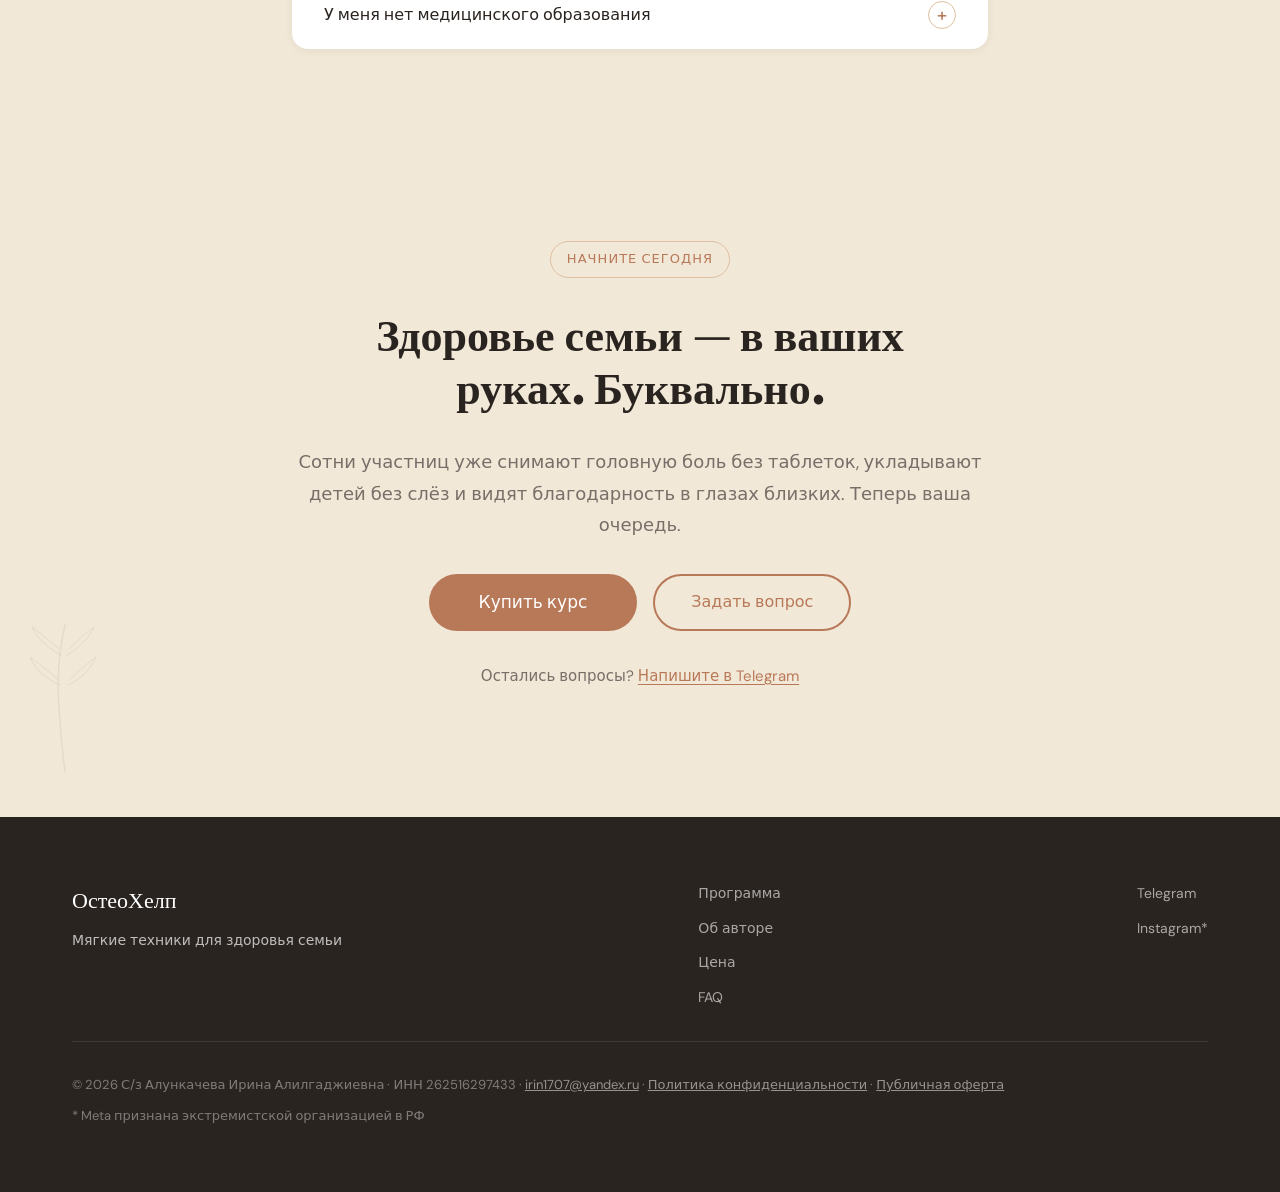
==== commit 73112952: "Update strikethrough price tariff 2: 18900 -> 15900" ====
--- a/presale.html
+++ b/presale.html
@@ -30,8 +30,7 @@
 <header class="header" id="header">
     <div class="container header__inner">
         <a href="#home" class="header__logo">
-            <img src="img/logo.svg" alt="ОстеоХелп" class="header__logo-img" onerror="this.style.display='none';this.nextElementSibling.style.display='block'">
-            <span class="header__logo-text" style="display:none">ОстеоХелп</span>
+            <span class="header__logo-text">ОстеоХелп</span>
         </a>
         <nav class="header__nav" role="navigation" aria-label="Основная навигация">
             <a href="#program" class="header__link">Программа</a>
@@ -607,7 +606,7 @@
                 <p class="tariff-name">Семейный целитель</p>
                 <p class="tariff-desc">Полное погружение. Вы не просто лечите — вы создаёте систему здоровья для всей семьи на годы вперёд.</p>
                 <div class="tariff-price">
-                    <span style="display:block;font-size:0.52em;font-weight:400;opacity:0.55;text-decoration:line-through;margin-bottom:2px;">18 900 ₽</span>
+                    <span style="display:block;font-size:0.52em;font-weight:400;opacity:0.55;text-decoration:line-through;margin-bottom:2px;">15 900 ₽</span>
                     8 900 <span>₽</span>
                 </div>
                 <ul class="tariff-includes">
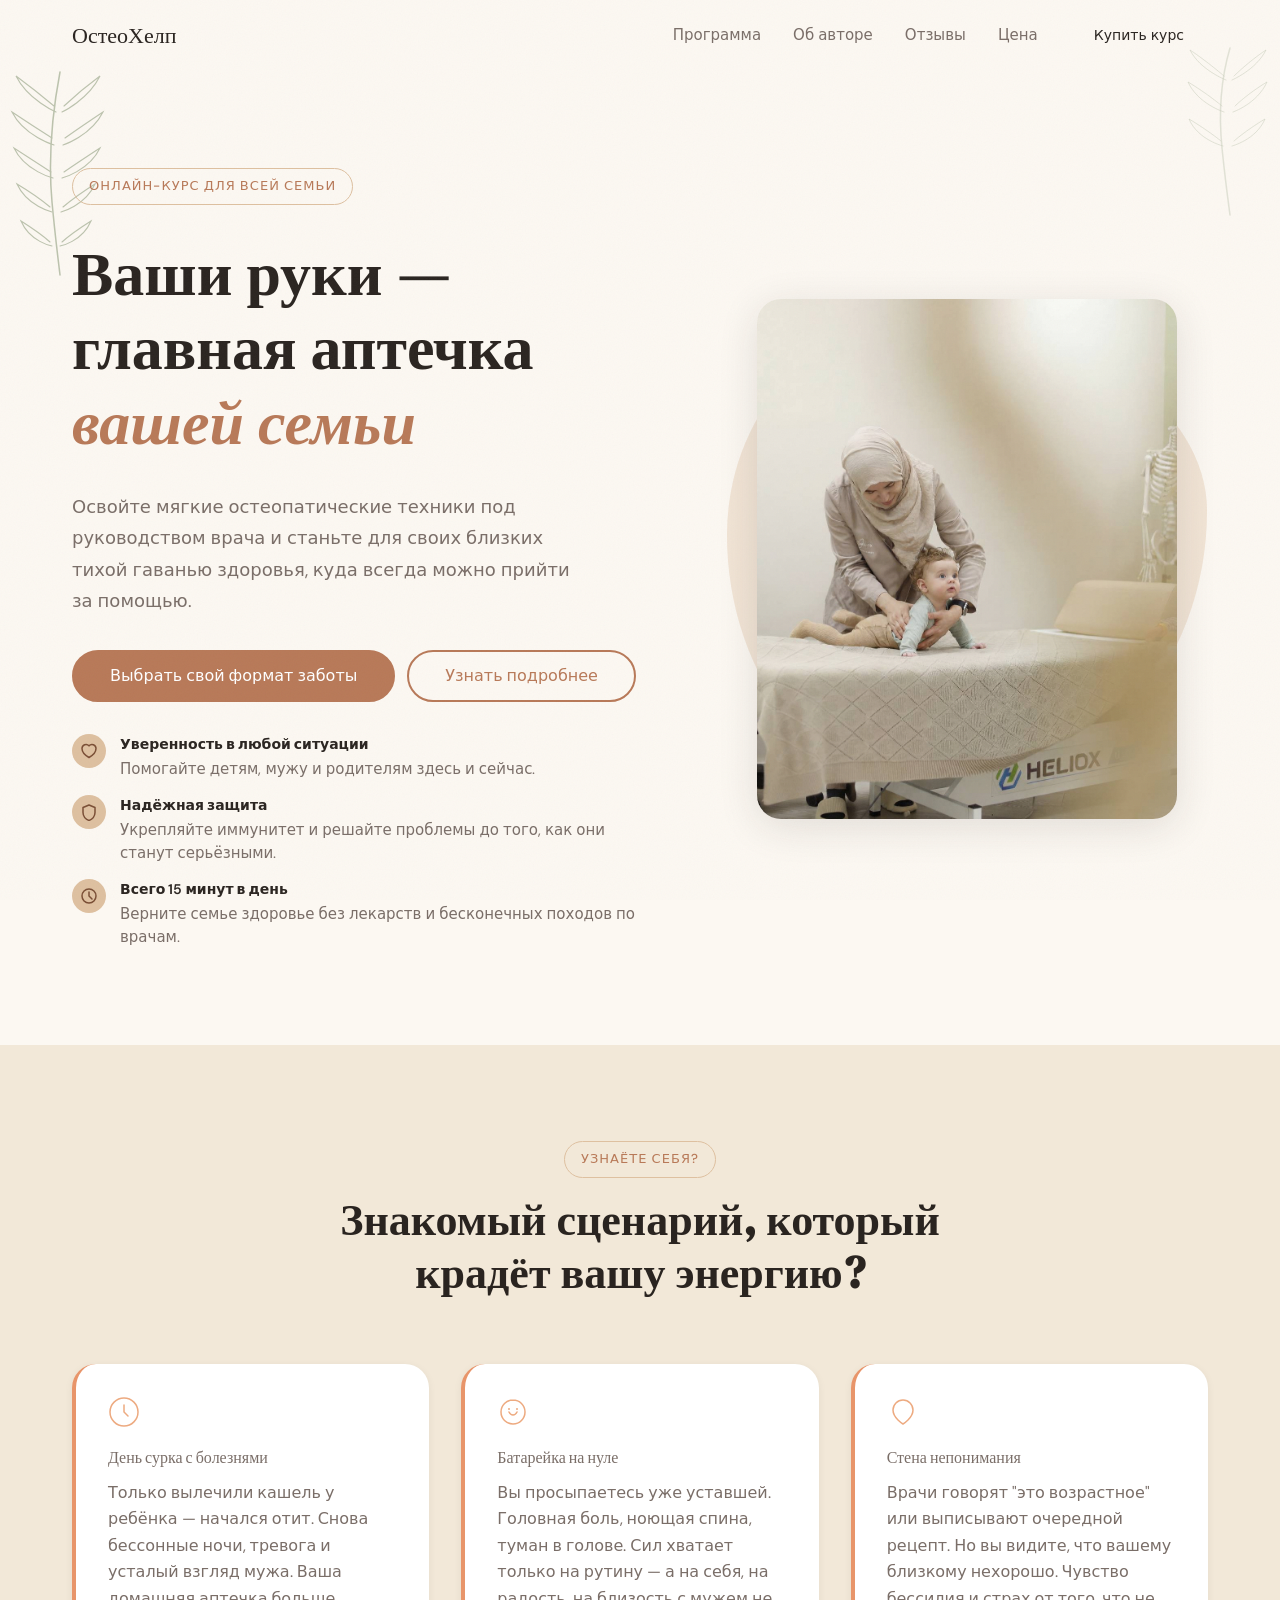
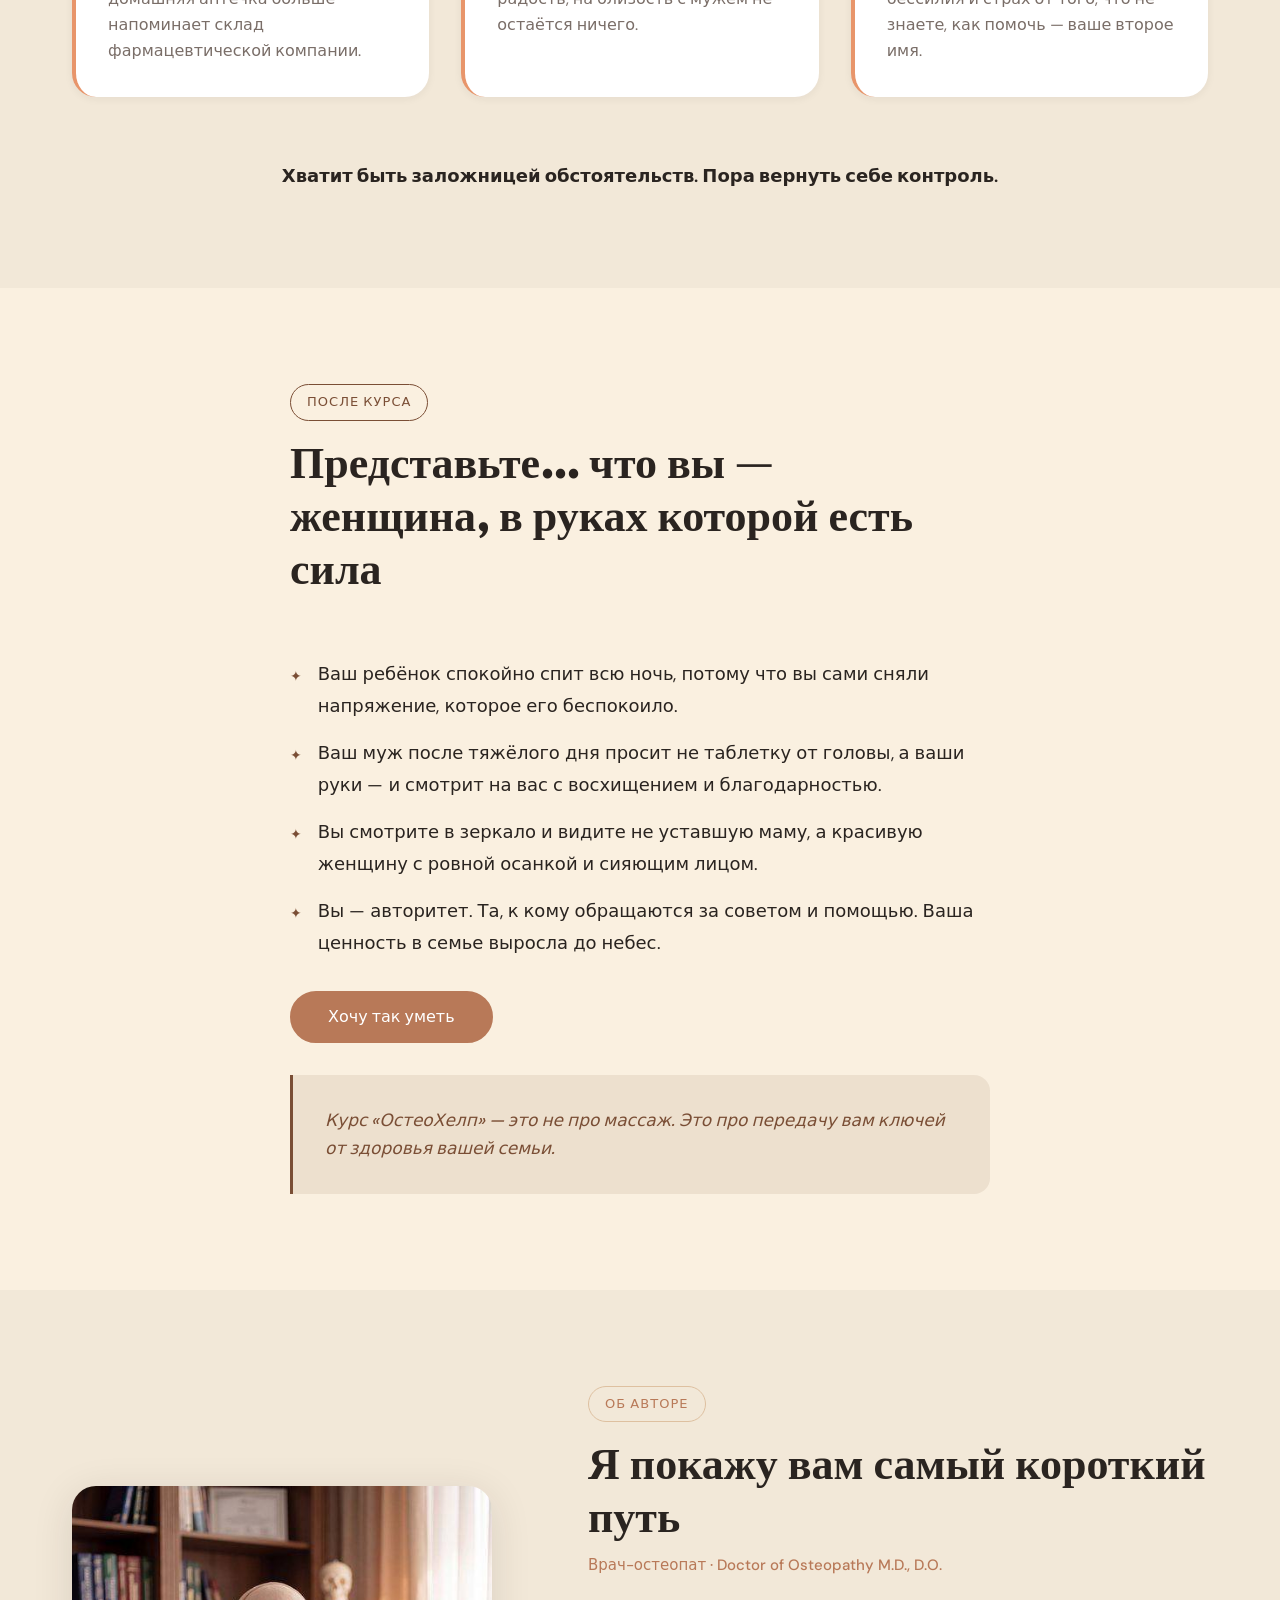
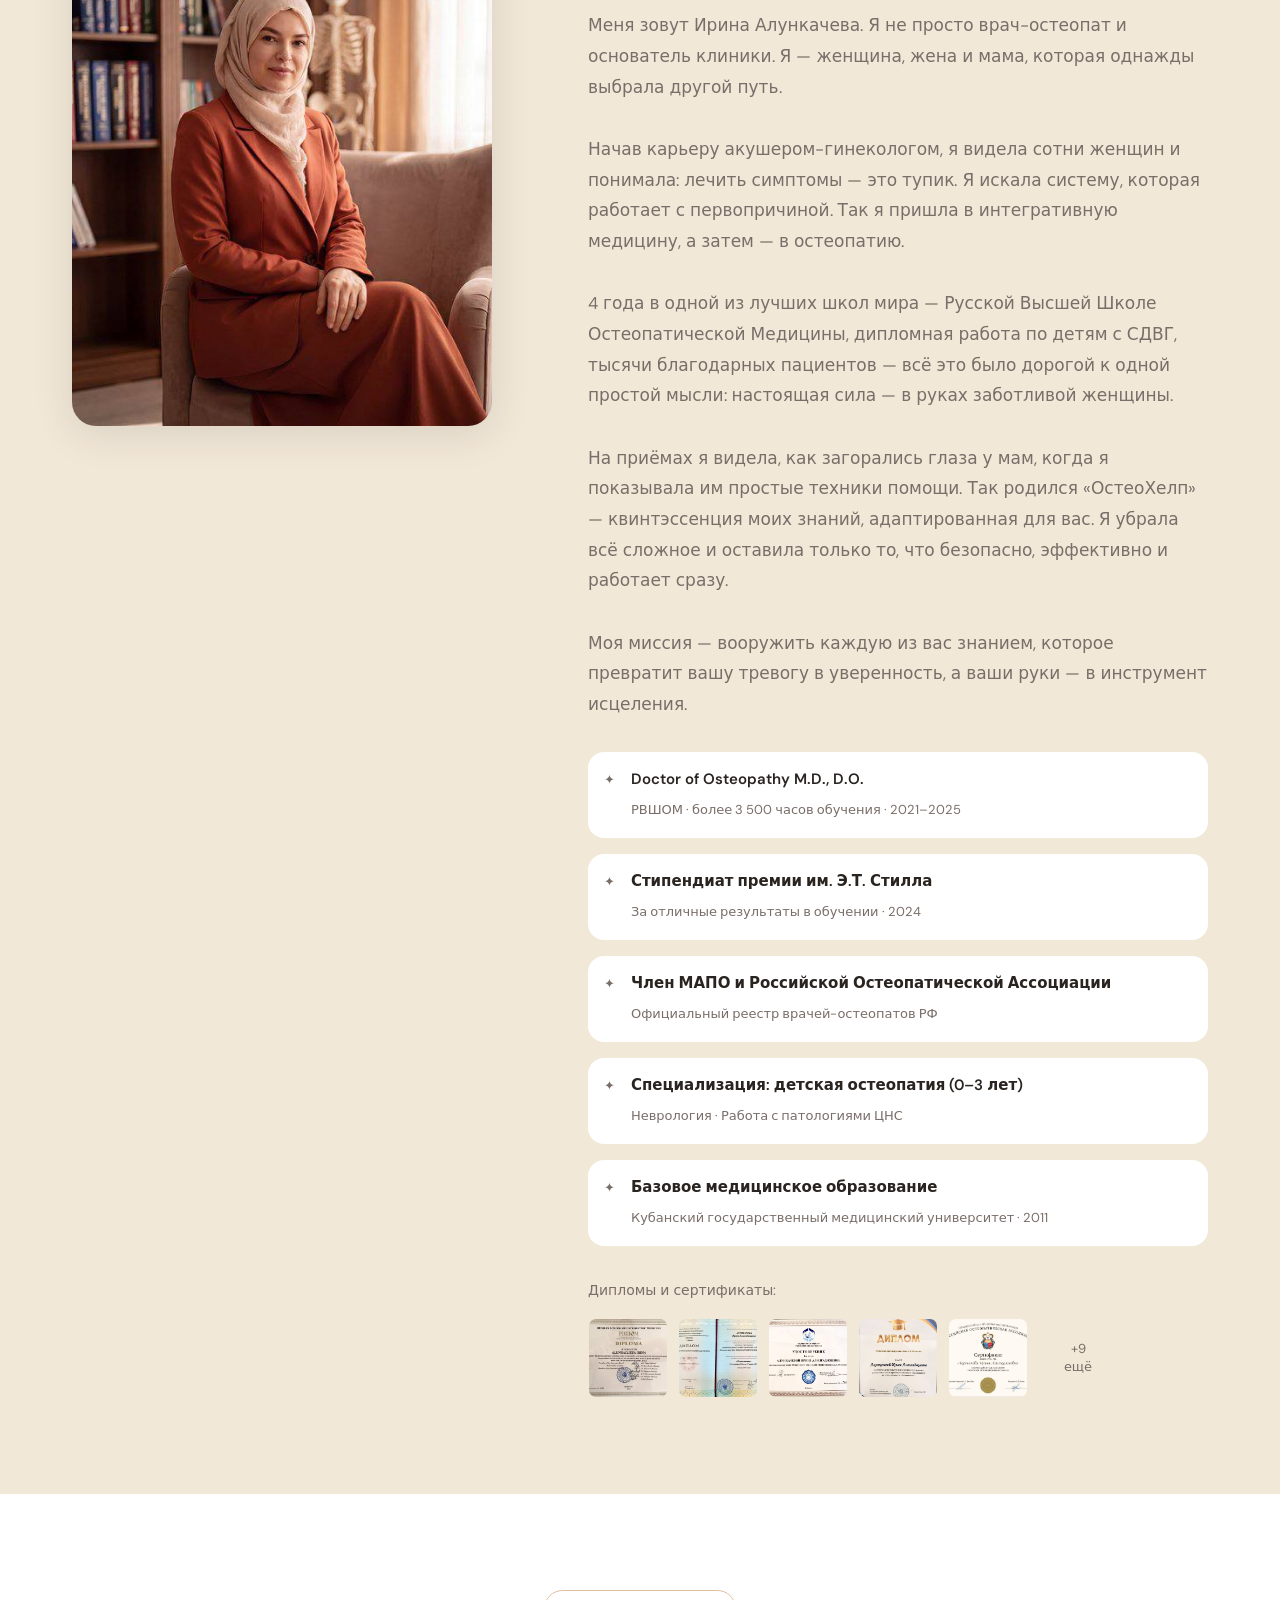
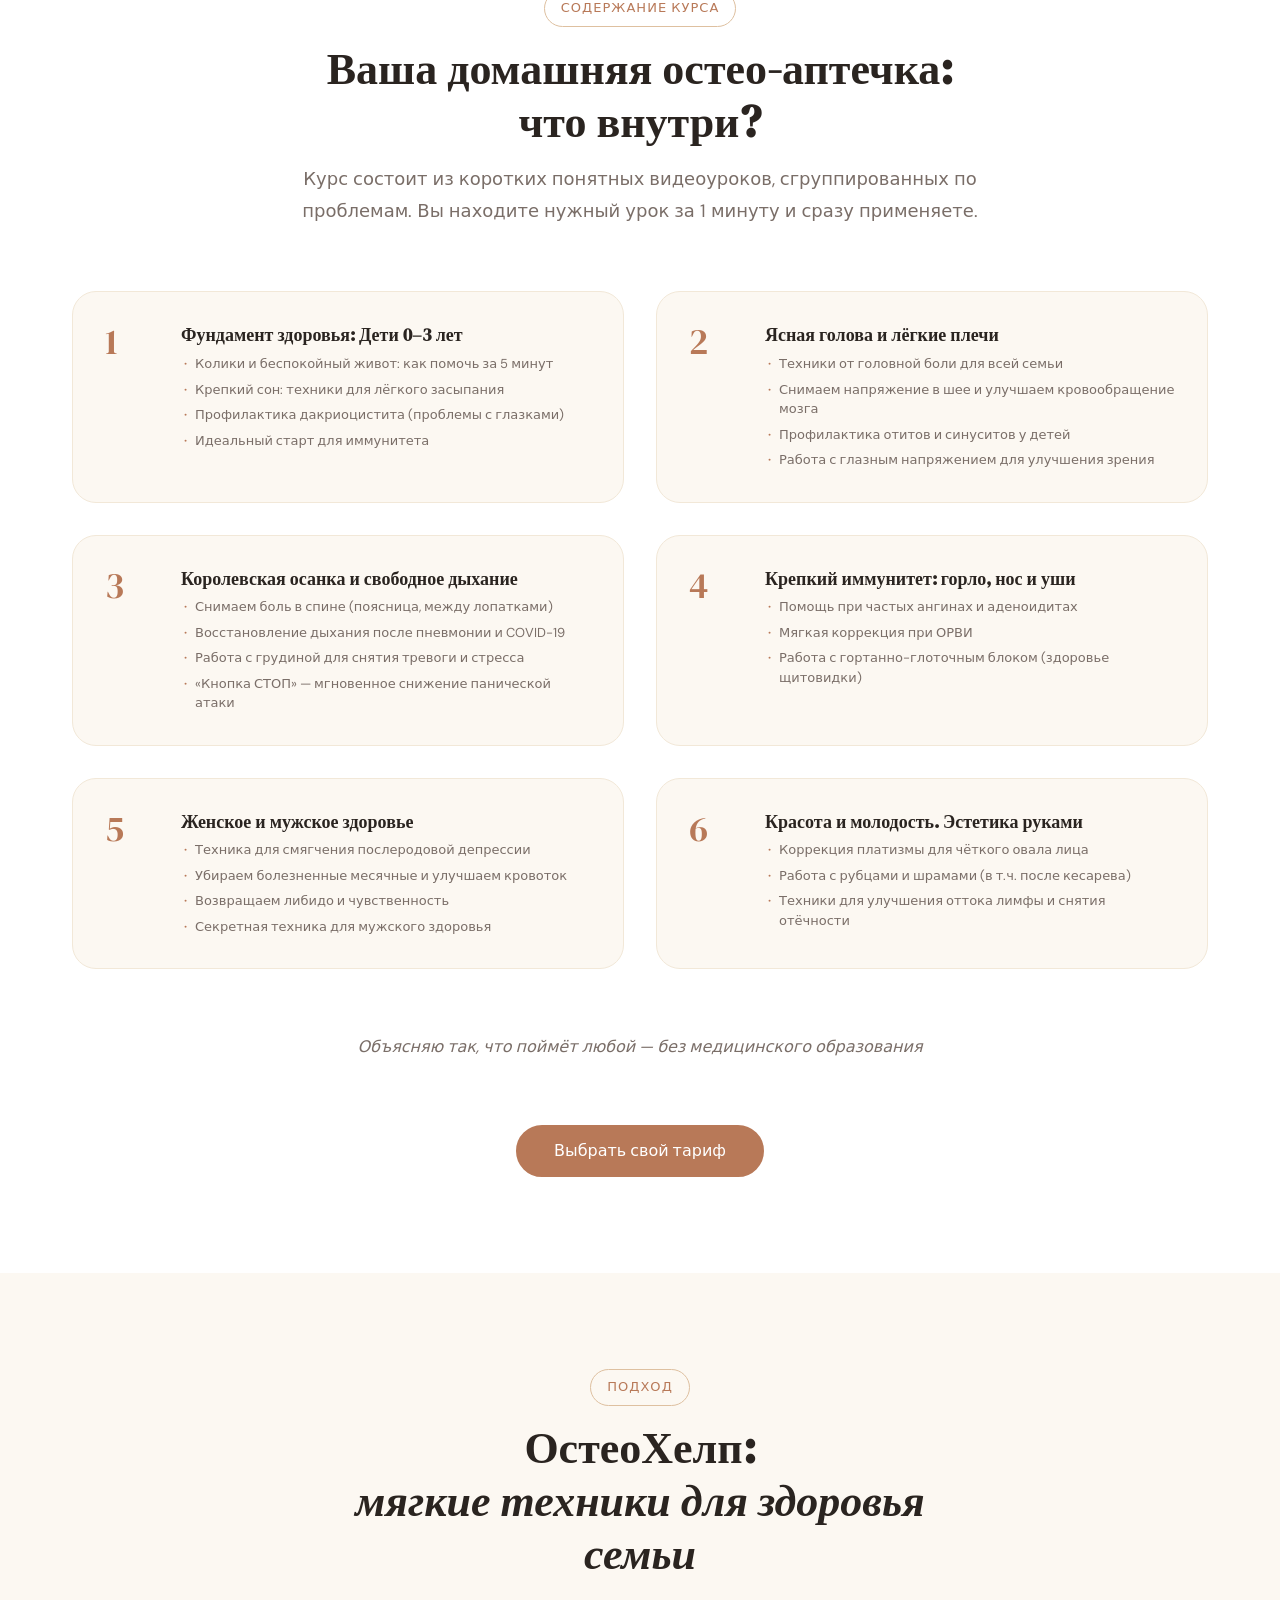
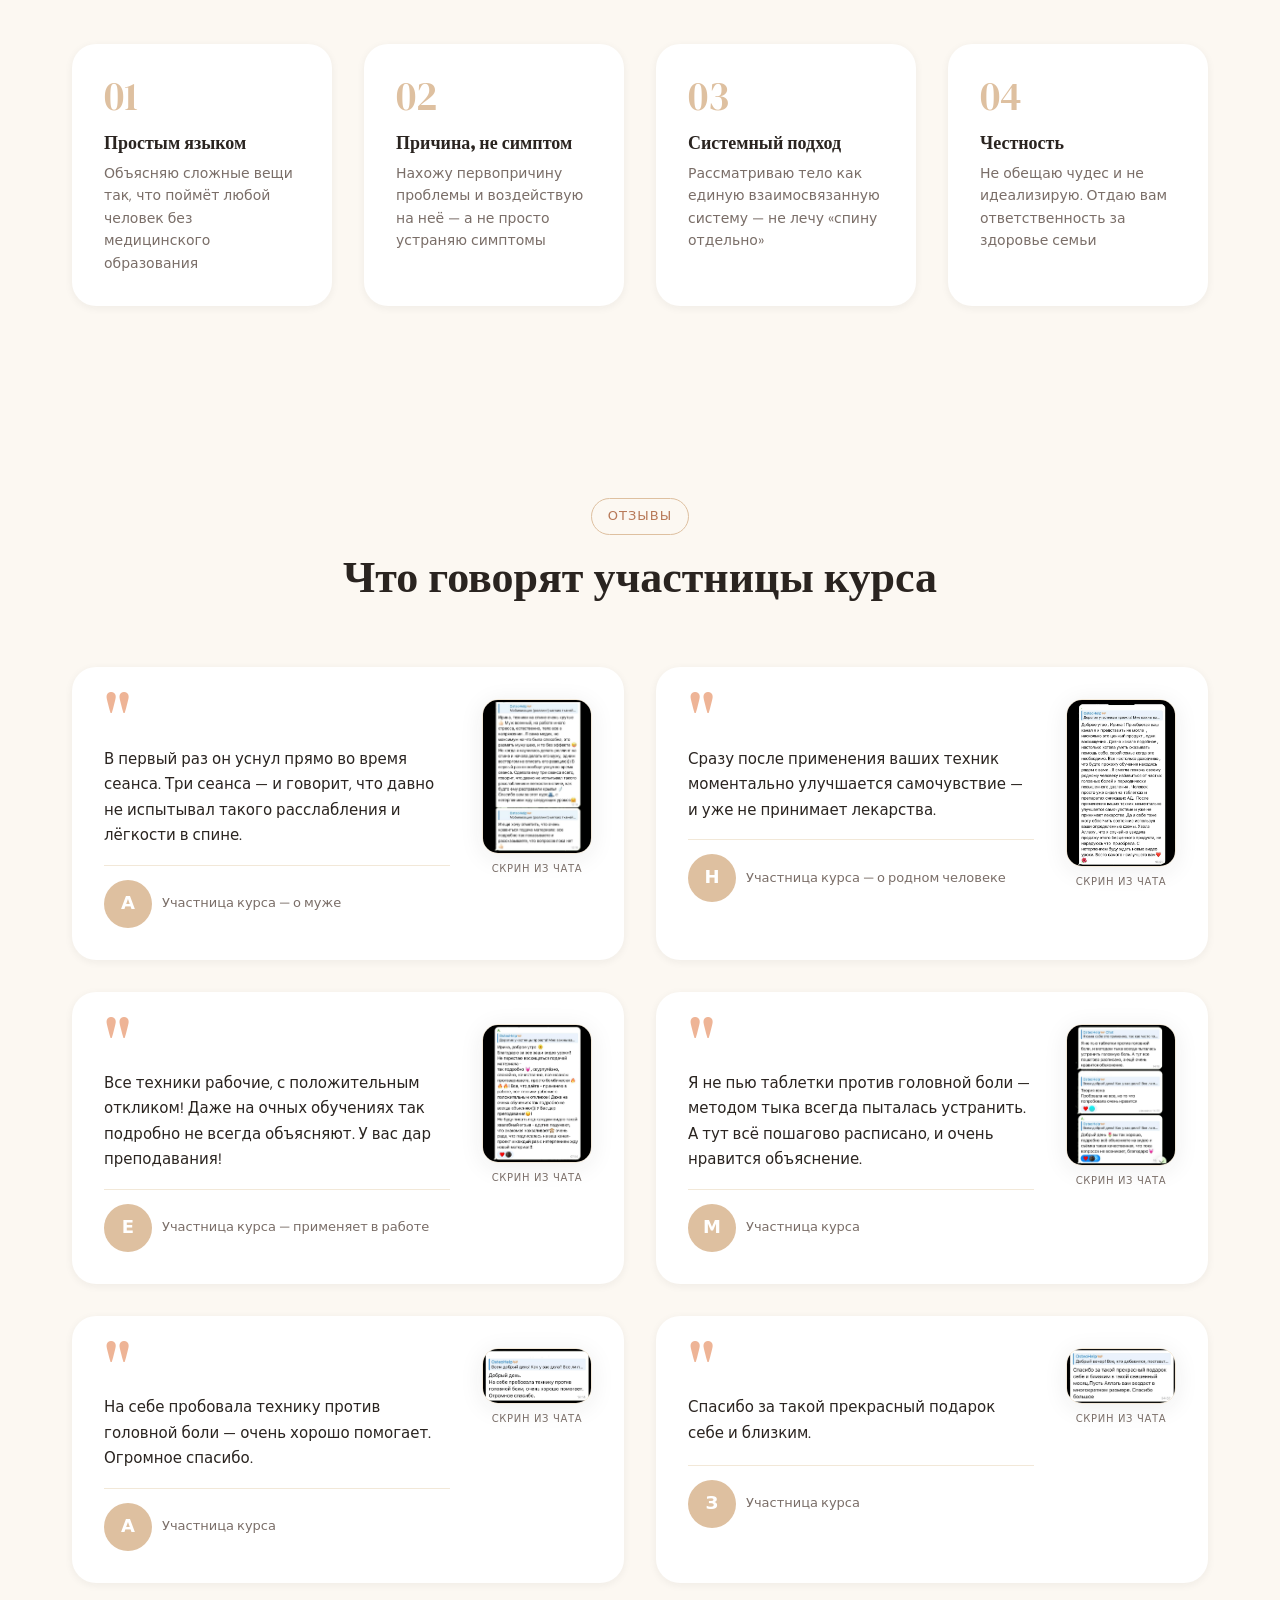
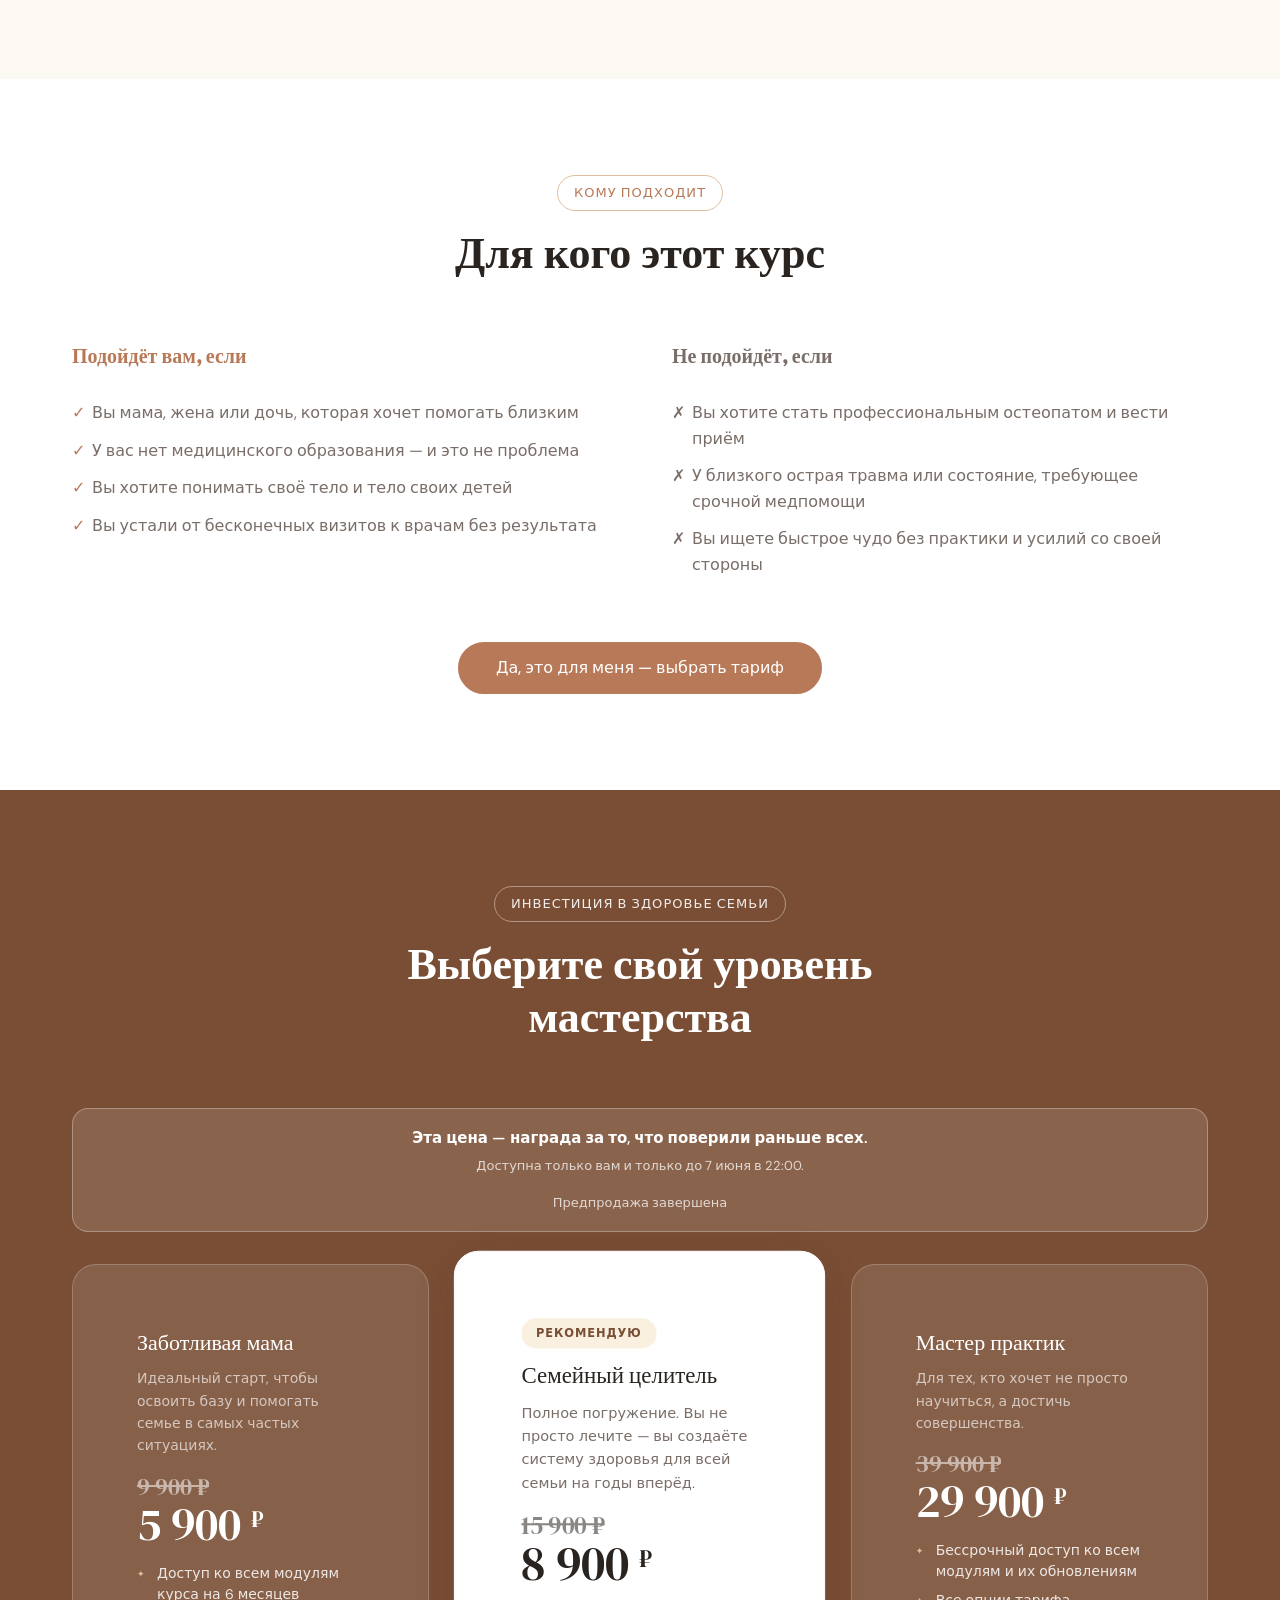
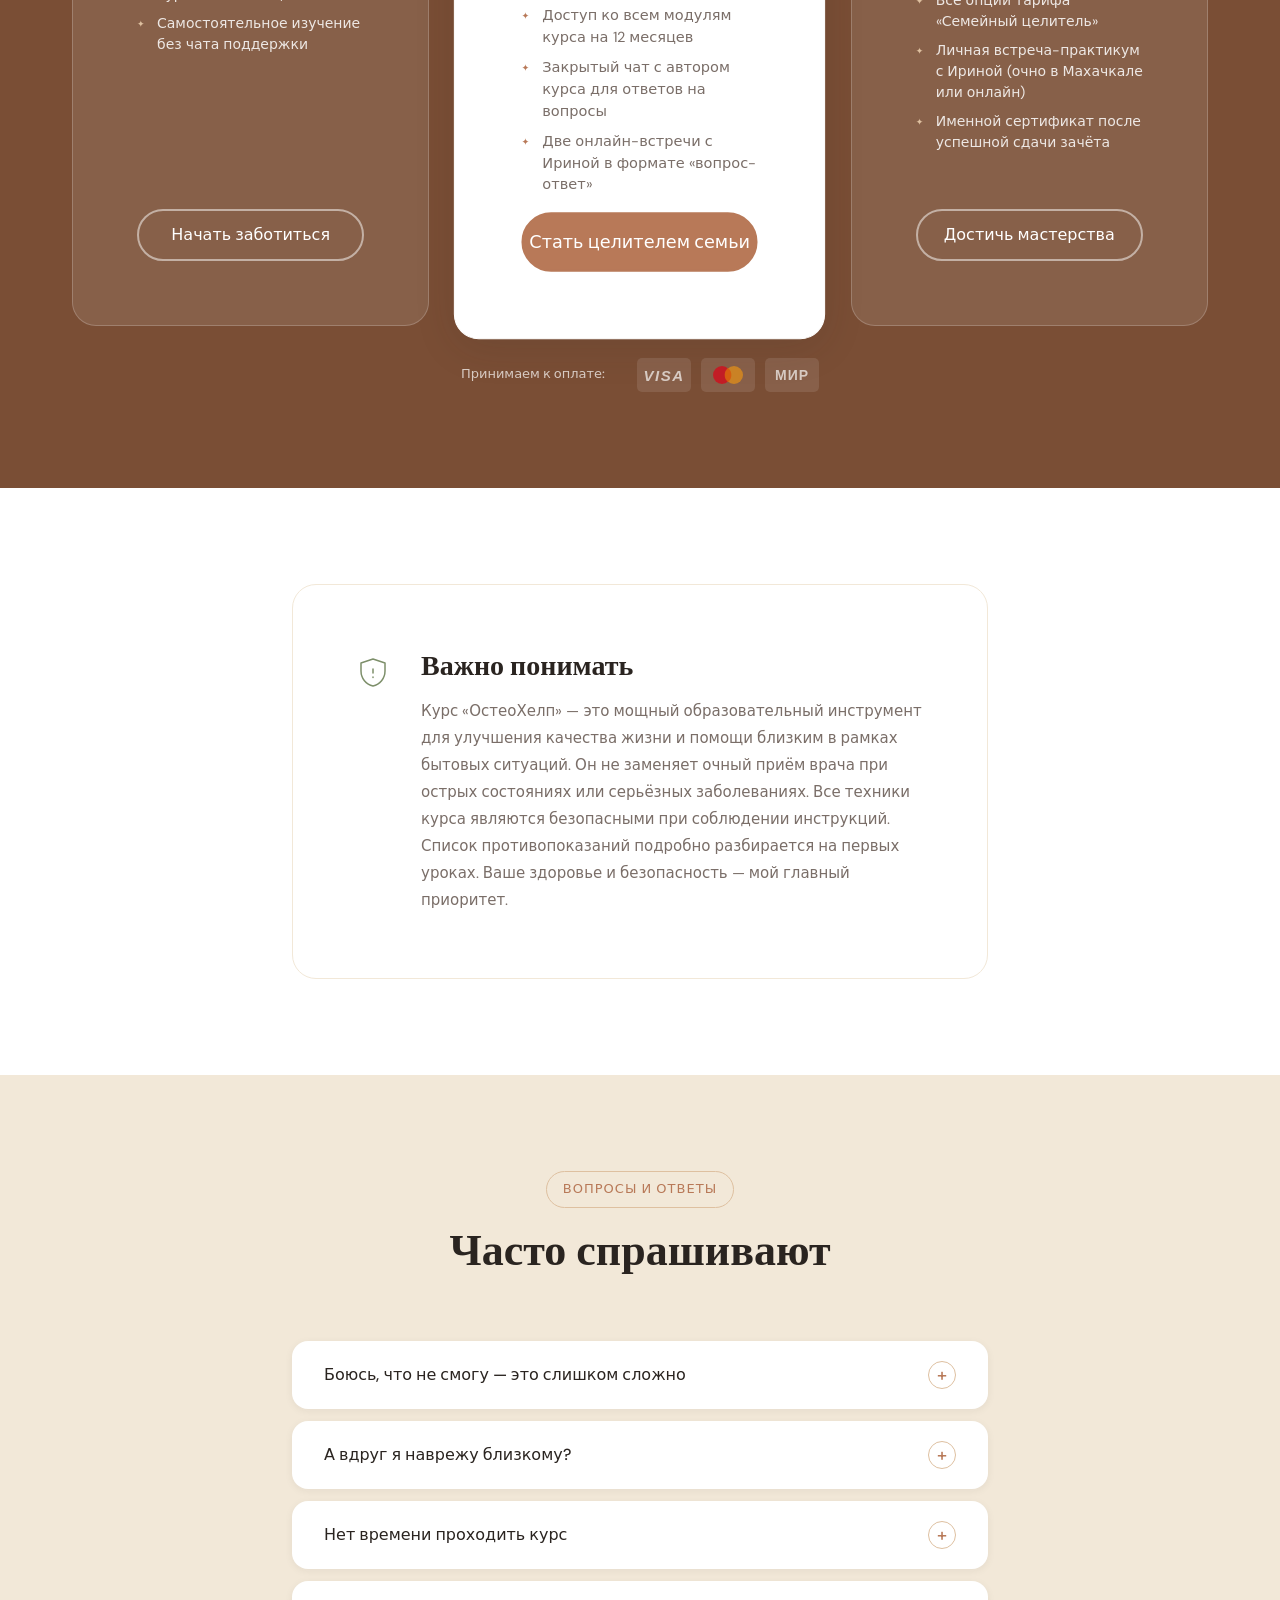
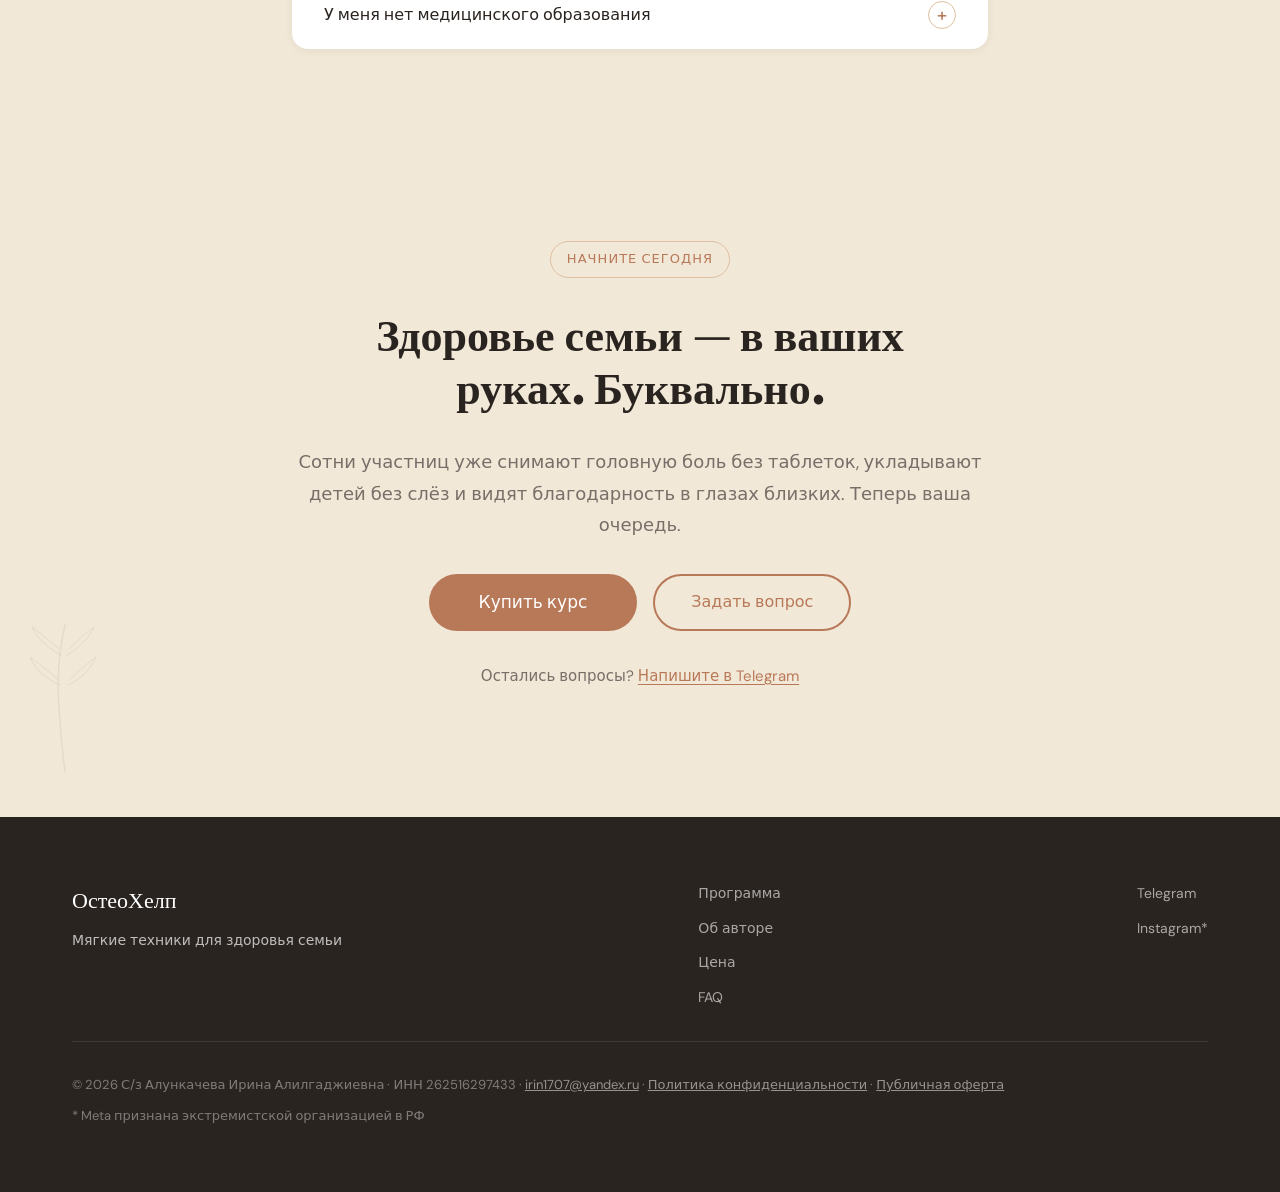
==== commit 94f75ffe: "самохостинг шрифтов для быстрой загрузки в России" ====
--- a/presale.html
+++ b/presale.html
@@ -5,11 +5,7 @@
     <meta name="viewport" content="width=device-width, initial-scale=1.0">
     <meta name="description" content="ОстеоХелп — онлайн-курс мягких остеопатических техник для здоровья семьи. Врач-остеопат Ирина Алункачева.">
     <title>ОстеоХелп — Мягкие техники для здоровья семьи | Ирина Алункачева</title>
-    <link rel="preconnect" href="https://fonts.googleapis.com">
-    <link rel="preconnect" href="https://fonts.gstatic.com" crossorigin>
-    <link rel="preload" as="style" href="https://fonts.googleapis.com/css2?family=DM+Serif+Display:ital@0;1&family=DM+Sans:opsz,wght@9..40,300;9..40,400;9..40,500;9..40,600&display=swap">
-    <link rel="stylesheet" href="https://fonts.googleapis.com/css2?family=DM+Serif+Display:ital@0;1&family=DM+Sans:opsz,wght@9..40,300;9..40,400;9..40,500;9..40,600&display=swap" media="print" onload="this.media='all'">
-    <noscript><link rel="stylesheet" href="https://fonts.googleapis.com/css2?family=DM+Serif+Display:ital@0;1&family=DM+Sans:opsz,wght@9..40,300;9..40,400;9..40,500;9..40,600&display=swap"></noscript>
+    <link rel="stylesheet" href="css/fonts.css">
     <link rel="stylesheet" href="css/reset.css">
     <link rel="stylesheet" href="css/variables.css">
     <link rel="stylesheet" href="css/style.css">
--- a/css/fonts.css
+++ b/css/fonts.css
@@ -0,0 +1,53 @@
+/* DM Sans */
+@font-face {
+  font-family: 'DM Sans';
+  font-style: normal;
+  font-weight: 300 600;
+  font-display: swap;
+  src: url(fonts/dm-sans-latin-ext.woff2) format('woff2');
+  unicode-range: U+0100-02BA, U+02BD-02C5, U+02C7-02CC, U+02CE-02D7, U+02DD-02FF, U+0304, U+0308, U+0329, U+1D00-1DBF, U+1E00-1E9F, U+1EF2-1EFF, U+2020, U+20A0-20AB, U+20AD-20C0, U+2113, U+2C60-2C7F, U+A720-A7FF;
+}
+@font-face {
+  font-family: 'DM Sans';
+  font-style: normal;
+  font-weight: 300 600;
+  font-display: swap;
+  src: url(fonts/dm-sans-latin.woff2) format('woff2');
+  unicode-range: U+0000-00FF, U+0131, U+0152-0153, U+02BB-02BC, U+02C6, U+02DA, U+02DC, U+0304, U+0308, U+0329, U+2000-206F, U+20AC, U+2122, U+2191, U+2193, U+2212, U+2215, U+FEFF, U+FFFD;
+}
+
+/* DM Serif Display normal */
+@font-face {
+  font-family: 'DM Serif Display';
+  font-style: normal;
+  font-weight: 400;
+  font-display: swap;
+  src: url(fonts/dm-serif-latin-ext.woff2) format('woff2');
+  unicode-range: U+0100-02BA, U+02BD-02C5, U+02C7-02CC, U+02CE-02D7, U+02DD-02FF, U+0304, U+0308, U+0329, U+1D00-1DBF, U+1E00-1E9F, U+1EF2-1EFF, U+2020, U+20A0-20AB, U+20AD-20C0, U+2113, U+2C60-2C7F, U+A720-A7FF;
+}
+@font-face {
+  font-family: 'DM Serif Display';
+  font-style: normal;
+  font-weight: 400;
+  font-display: swap;
+  src: url(fonts/dm-serif-latin.woff2) format('woff2');
+  unicode-range: U+0000-00FF, U+0131, U+0152-0153, U+02BB-02BC, U+02C6, U+02DA, U+02DC, U+0304, U+0308, U+0329, U+2000-206F, U+20AC, U+2122, U+2191, U+2193, U+2212, U+2215, U+FEFF, U+FFFD;
+}
+
+/* DM Serif Display italic */
+@font-face {
+  font-family: 'DM Serif Display';
+  font-style: italic;
+  font-weight: 400;
+  font-display: swap;
+  src: url(fonts/dm-serif-italic-latin-ext.woff2) format('woff2');
+  unicode-range: U+0100-02BA, U+02BD-02C5, U+02C7-02CC, U+02CE-02D7, U+02DD-02FF, U+0304, U+0308, U+0329, U+1D00-1DBF, U+1E00-1E9F, U+1EF2-1EFF, U+2020, U+20A0-20AB, U+20AD-20C0, U+2113, U+2C60-2C7F, U+A720-A7FF;
+}
+@font-face {
+  font-family: 'DM Serif Display';
+  font-style: italic;
+  font-weight: 400;
+  font-display: swap;
+  src: url(fonts/dm-serif-italic-latin.woff2) format('woff2');
+  unicode-range: U+0000-00FF, U+0131, U+0152-0153, U+02BB-02BC, U+02C6, U+02DA, U+02DC, U+0304, U+0308, U+0329, U+2000-206F, U+20AC, U+2122, U+2191, U+2193, U+2212, U+2215, U+FEFF, U+FFFD;
+}
